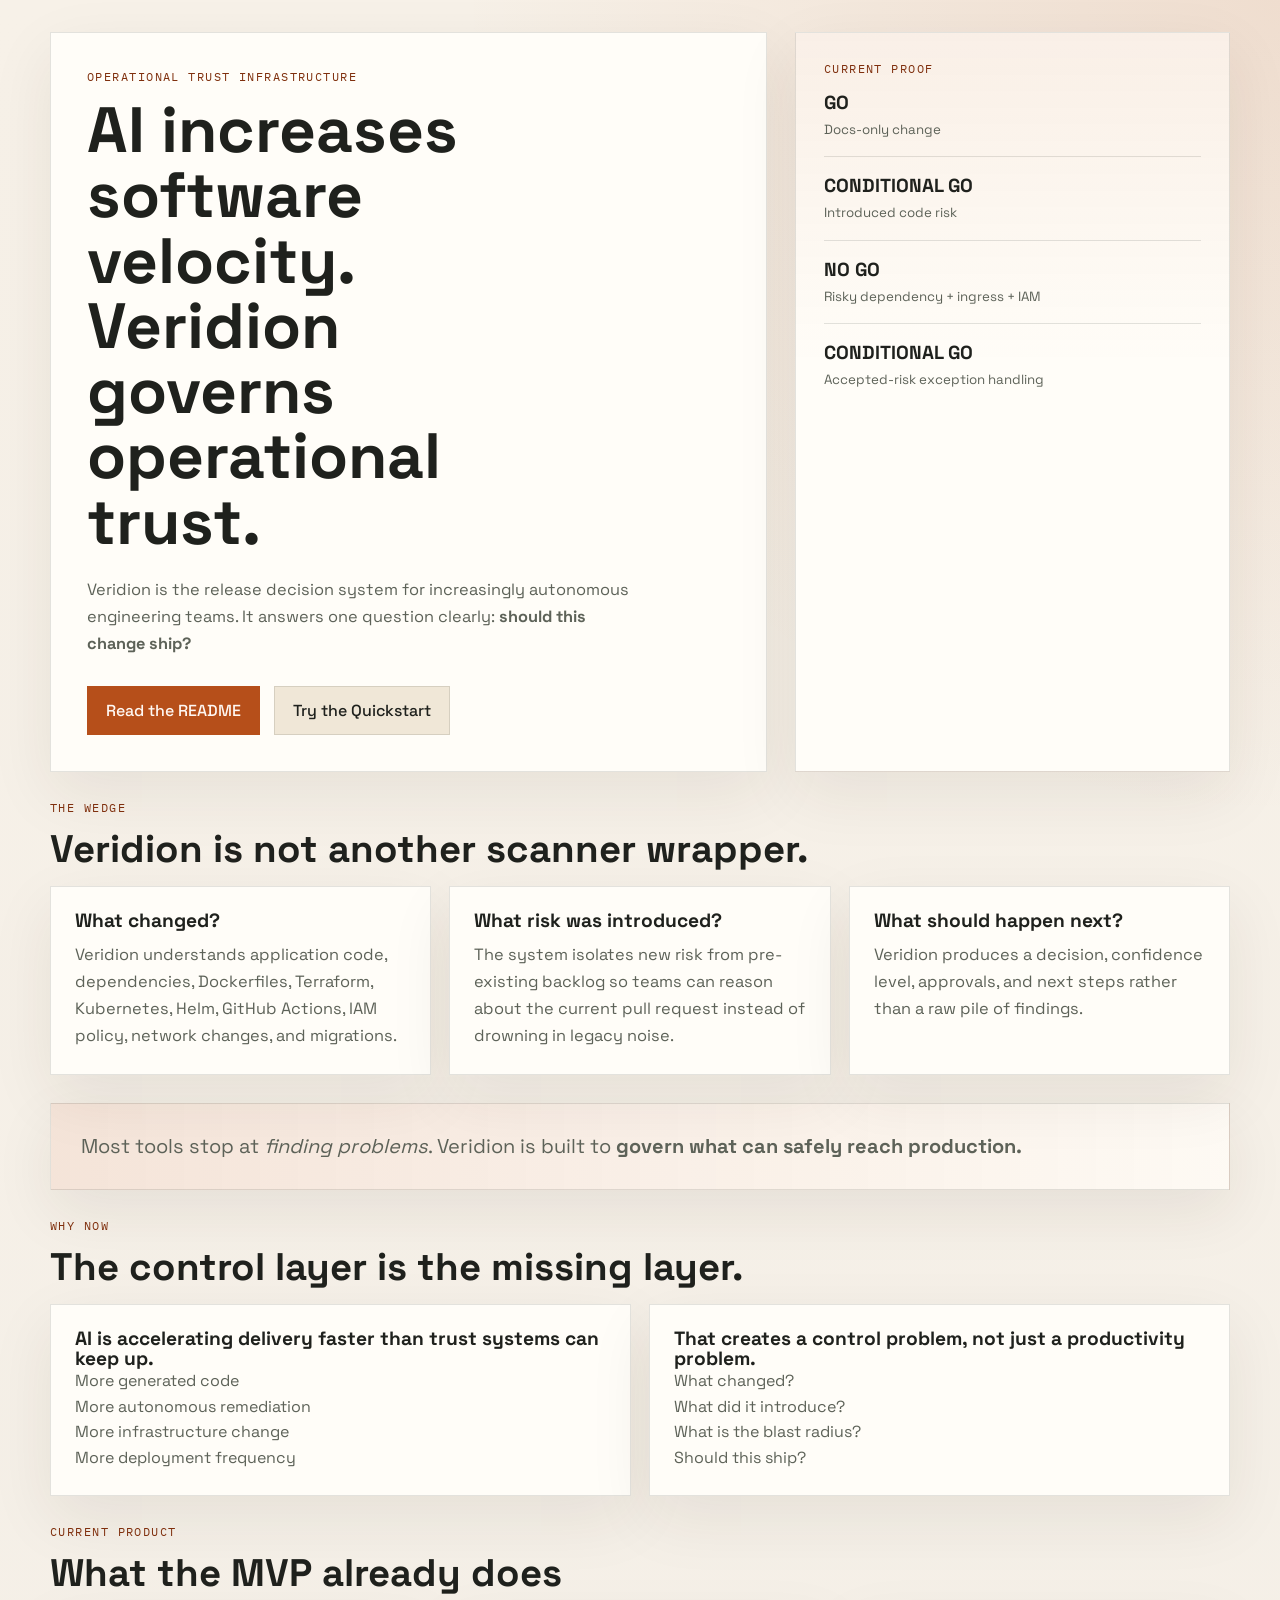
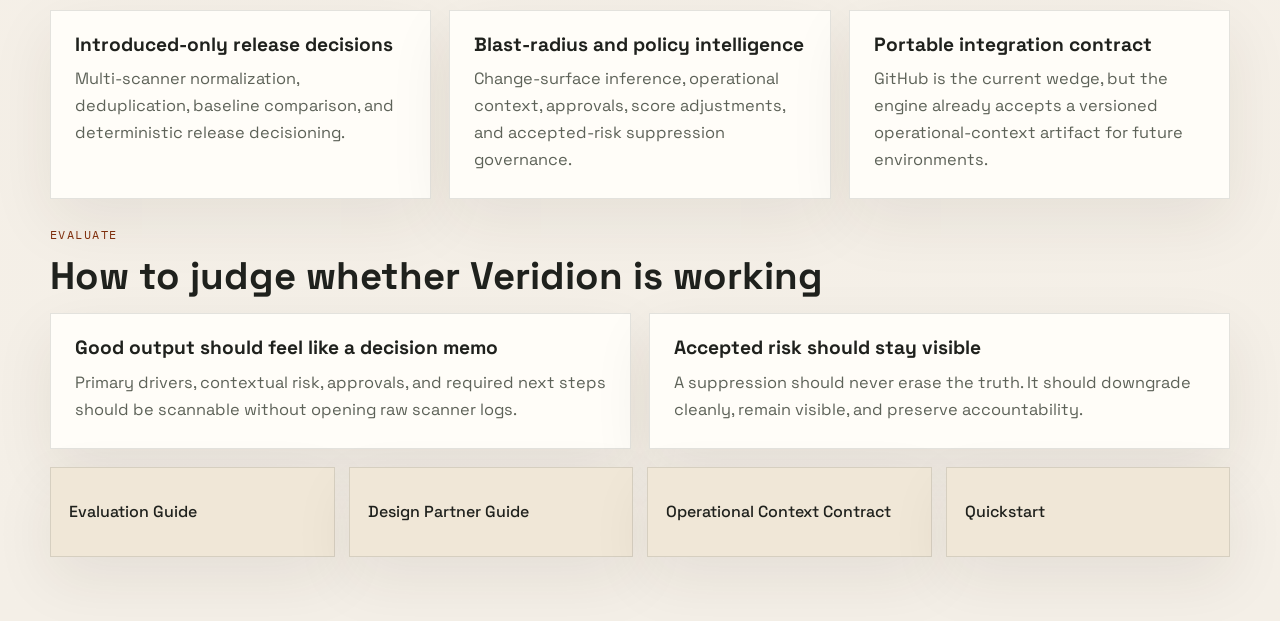
==== site/index.html @ b08b450b "docs: add landing surface and partner packet" ====
<!DOCTYPE html>
<html lang="en">
  <head>
    <meta charset="utf-8" />
    <meta name="viewport" content="width=device-width, initial-scale=1" />
    <title>Veridion | Operational Trust For Software Delivery</title>
    <meta
      name="description"
      content="Veridion is the operational trust layer for autonomous software delivery. It determines whether a change should safely ship."
    />
    <link rel="preconnect" href="https://fonts.googleapis.com" />
    <link rel="preconnect" href="https://fonts.gstatic.com" crossorigin />
    <link
      href="https://fonts.googleapis.com/css2?family=IBM+Plex+Mono:wght@400;500&family=Space+Grotesk:wght@400;500;700&display=swap"
      rel="stylesheet"
    />
    <link rel="stylesheet" href="styles.css" />
  </head>
  <body>
    <div class="page-shell">
      <header class="hero">
        <div class="hero-copy">
          <p class="eyebrow">Operational Trust Infrastructure</p>
          <h1>AI increases software velocity. Veridion governs operational trust.</h1>
          <p class="hero-text">
            Veridion is the release decision system for increasingly autonomous engineering teams.
            It answers one question clearly: <strong>should this change ship?</strong>
          </p>
          <div class="hero-actions">
            <a href="../README.md" class="button button-primary">Read the README</a>
            <a href="../docs/QUICKSTART.md" class="button button-secondary">Try the Quickstart</a>
          </div>
        </div>
        <div class="hero-panel">
          <p class="panel-label">Current proof</p>
          <ul class="panel-list">
            <li><span>GO</span><small>Docs-only change</small></li>
            <li><span>CONDITIONAL GO</span><small>Introduced code risk</small></li>
            <li><span>NO GO</span><small>Risky dependency + ingress + IAM</small></li>
            <li><span>CONDITIONAL GO</span><small>Accepted-risk exception handling</small></li>
          </ul>
        </div>
      </header>

      <main>
        <section class="section">
          <div class="section-heading">
            <p class="eyebrow">The wedge</p>
            <h2>Veridion is not another scanner wrapper.</h2>
          </div>
          <div class="grid three-up">
            <article class="card">
              <h3>What changed?</h3>
              <p>
                Veridion understands application code, dependencies, Dockerfiles, Terraform,
                Kubernetes, Helm, GitHub Actions, IAM policy, network changes, and migrations.
              </p>
            </article>
            <article class="card">
              <h3>What risk was introduced?</h3>
              <p>
                The system isolates new risk from pre-existing backlog so teams can reason about
                the current pull request instead of drowning in legacy noise.
              </p>
            </article>
            <article class="card">
              <h3>What should happen next?</h3>
              <p>
                Veridion produces a decision, confidence level, approvals, and next steps rather
                than a raw pile of findings.
              </p>
            </article>
          </div>
        </section>

        <section class="section statement-band">
          <p>
            Most tools stop at <em>finding problems</em>. Veridion is built to
            <strong>govern what can safely reach production.</strong>
          </p>
        </section>

        <section class="section">
          <div class="section-heading">
            <p class="eyebrow">Why now</p>
            <h2>The control layer is the missing layer.</h2>
          </div>
          <div class="grid two-up">
            <article class="card">
              <h3>AI is accelerating delivery faster than trust systems can keep up.</h3>
              <ul class="plain-list">
                <li>More generated code</li>
                <li>More autonomous remediation</li>
                <li>More infrastructure change</li>
                <li>More deployment frequency</li>
              </ul>
            </article>
            <article class="card">
              <h3>That creates a control problem, not just a productivity problem.</h3>
              <ul class="plain-list">
                <li>What changed?</li>
                <li>What did it introduce?</li>
                <li>What is the blast radius?</li>
                <li>Should this ship?</li>
              </ul>
            </article>
          </div>
        </section>

        <section class="section">
          <div class="section-heading">
            <p class="eyebrow">Current product</p>
            <h2>What the MVP already does</h2>
          </div>
          <div class="grid three-up">
            <article class="card">
              <h3>Introduced-only release decisions</h3>
              <p>
                Multi-scanner normalization, deduplication, baseline comparison, and deterministic
                release decisioning.
              </p>
            </article>
            <article class="card">
              <h3>Blast-radius and policy intelligence</h3>
              <p>
                Change-surface inference, operational context, approvals, score adjustments, and
                accepted-risk suppression governance.
              </p>
            </article>
            <article class="card">
              <h3>Portable integration contract</h3>
              <p>
                GitHub is the current wedge, but the engine already accepts a versioned
                operational-context artifact for future environments.
              </p>
            </article>
          </div>
        </section>

        <section class="section">
          <div class="section-heading">
            <p class="eyebrow">Evaluate</p>
            <h2>How to judge whether Veridion is working</h2>
          </div>
          <div class="grid two-up">
            <article class="card">
              <h3>Good output should feel like a decision memo</h3>
              <p>
                Primary drivers, contextual risk, approvals, and required next steps should be
                scannable without opening raw scanner logs.
              </p>
            </article>
            <article class="card">
              <h3>Accepted risk should stay visible</h3>
              <p>
                A suppression should never erase the truth. It should downgrade cleanly, remain
                visible, and preserve accountability.
              </p>
            </article>
          </div>
          <div class="link-grid">
            <a href="../docs/EVALUATION_GUIDE.md" class="link-card">Evaluation Guide</a>
            <a href="../docs/DESIGN_PARTNER.md" class="link-card">Design Partner Guide</a>
            <a href="../docs/OPERATIONAL_CONTEXT.md" class="link-card">Operational Context Contract</a>
            <a href="../docs/QUICKSTART.md" class="link-card">Quickstart</a>
          </div>
        </section>
      </main>
    </div>
  </body>
</html>
---- site/styles.css ----
:root {
  --page: #f4efe7;
  --surface: #fffdf8;
  --surface-strong: #f0e7d7;
  --ink: #1f211d;
  --muted: #5d6258;
  --line: rgba(31, 33, 29, 0.12);
  --accent: #b64f1a;
  --accent-deep: #7f2f0d;
  --accent-soft: #f3d3bf;
  --shadow: 0 22px 60px rgba(54, 39, 28, 0.08);
}

* {
  box-sizing: border-box;
}

body {
  margin: 0;
  background:
    radial-gradient(circle at top right, rgba(182, 79, 26, 0.12), transparent 32%),
    linear-gradient(180deg, #f7f1e8 0%, var(--page) 100%);
  color: var(--ink);
  font-family: "Space Grotesk", sans-serif;
}

a {
  color: inherit;
  text-decoration: none;
}

.page-shell {
  width: min(1180px, calc(100% - 32px));
  margin: 0 auto;
  padding: 32px 0 64px;
}

.hero {
  display: grid;
  grid-template-columns: minmax(0, 1.4fr) minmax(280px, 0.85fr);
  gap: 28px;
  align-items: stretch;
}

.hero-copy,
.hero-panel,
.card,
.statement-band,
.link-card {
  border: 1px solid var(--line);
  background: var(--surface);
  box-shadow: var(--shadow);
}

.hero-copy {
  padding: 36px;
}

.hero-panel {
  padding: 28px;
  background:
    linear-gradient(180deg, rgba(182, 79, 26, 0.08), transparent 45%),
    var(--surface);
}

.eyebrow,
.panel-label {
  margin: 0 0 14px;
  color: var(--accent-deep);
  font-family: "IBM Plex Mono", monospace;
  font-size: 12px;
  letter-spacing: 0.12em;
  text-transform: uppercase;
}

h1,
h2,
h3 {
  margin: 0;
  font-weight: 700;
  line-height: 1.02;
}

h1 {
  max-width: 12ch;
  font-size: clamp(2.8rem, 5vw, 5.3rem);
}

h2 {
  font-size: clamp(2rem, 3vw, 3rem);
}

h3 {
  font-size: 1.2rem;
}

.hero-text,
.card p,
.statement-band p {
  color: var(--muted);
  line-height: 1.65;
  font-size: 1.02rem;
}

.hero-text {
  max-width: 56ch;
  margin: 22px 0 0;
}

.hero-actions {
  display: flex;
  flex-wrap: wrap;
  gap: 14px;
  margin-top: 28px;
}

.button {
  padding: 13px 18px;
  font-weight: 500;
  border: 1px solid var(--line);
}

.button-primary {
  background: var(--accent);
  border-color: var(--accent);
  color: #fff8f3;
}

.button-secondary {
  background: var(--surface-strong);
}

.panel-list,
.plain-list {
  list-style: none;
  padding: 0;
  margin: 0;
}

.panel-list li {
  display: grid;
  gap: 4px;
  padding: 16px 0;
  border-top: 1px solid var(--line);
}

.panel-list li:first-child {
  border-top: 0;
  padding-top: 0;
}

.panel-list span {
  color: var(--ink);
  font-size: 1.18rem;
  font-weight: 700;
}

.panel-list small,
.plain-list li {
  color: var(--muted);
  line-height: 1.6;
}

.section {
  margin-top: 28px;
}

.section-heading {
  margin-bottom: 18px;
}

.grid {
  display: grid;
  gap: 18px;
}

.three-up {
  grid-template-columns: repeat(3, minmax(0, 1fr));
}

.two-up {
  grid-template-columns: repeat(2, minmax(0, 1fr));
}

.card {
  padding: 24px;
}

.card p {
  margin: 12px 0 0;
}

.statement-band {
  padding: 26px 30px;
  background:
    linear-gradient(90deg, rgba(182, 79, 26, 0.14), rgba(182, 79, 26, 0.02)),
    var(--surface);
}

.statement-band p {
  margin: 0;
  font-size: 1.25rem;
}

.link-grid {
  display: grid;
  grid-template-columns: repeat(4, minmax(0, 1fr));
  gap: 14px;
  margin-top: 18px;
}

.link-card {
  display: flex;
  align-items: center;
  min-height: 90px;
  padding: 18px;
  font-weight: 500;
  background: var(--surface-strong);
}

@media (max-width: 920px) {
  .hero,
  .three-up,
  .two-up,
  .link-grid {
    grid-template-columns: 1fr;
  }

  .page-shell {
    width: min(100% - 20px, 1180px);
  }

  .hero-copy,
  .hero-panel,
  .card,
  .statement-band,
  .link-card {
    padding-left: 20px;
    padding-right: 20px;
  }
}
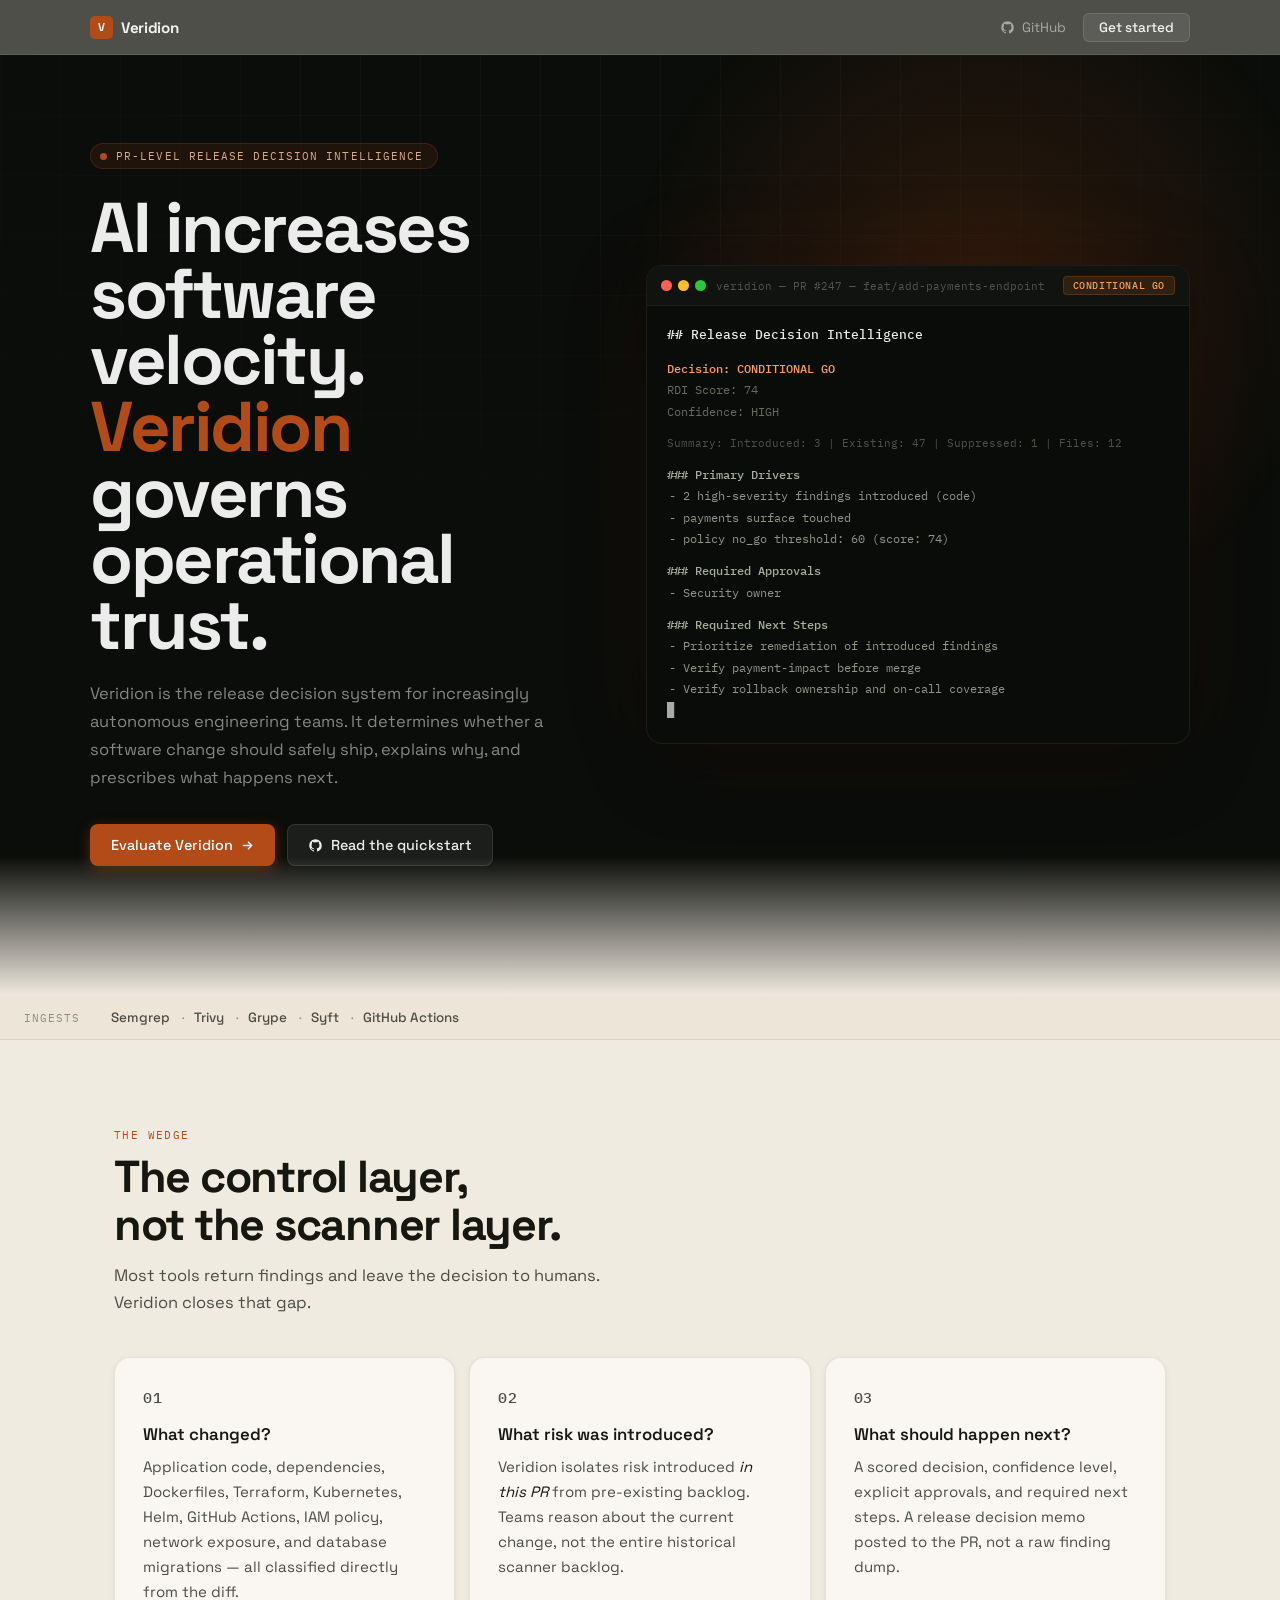
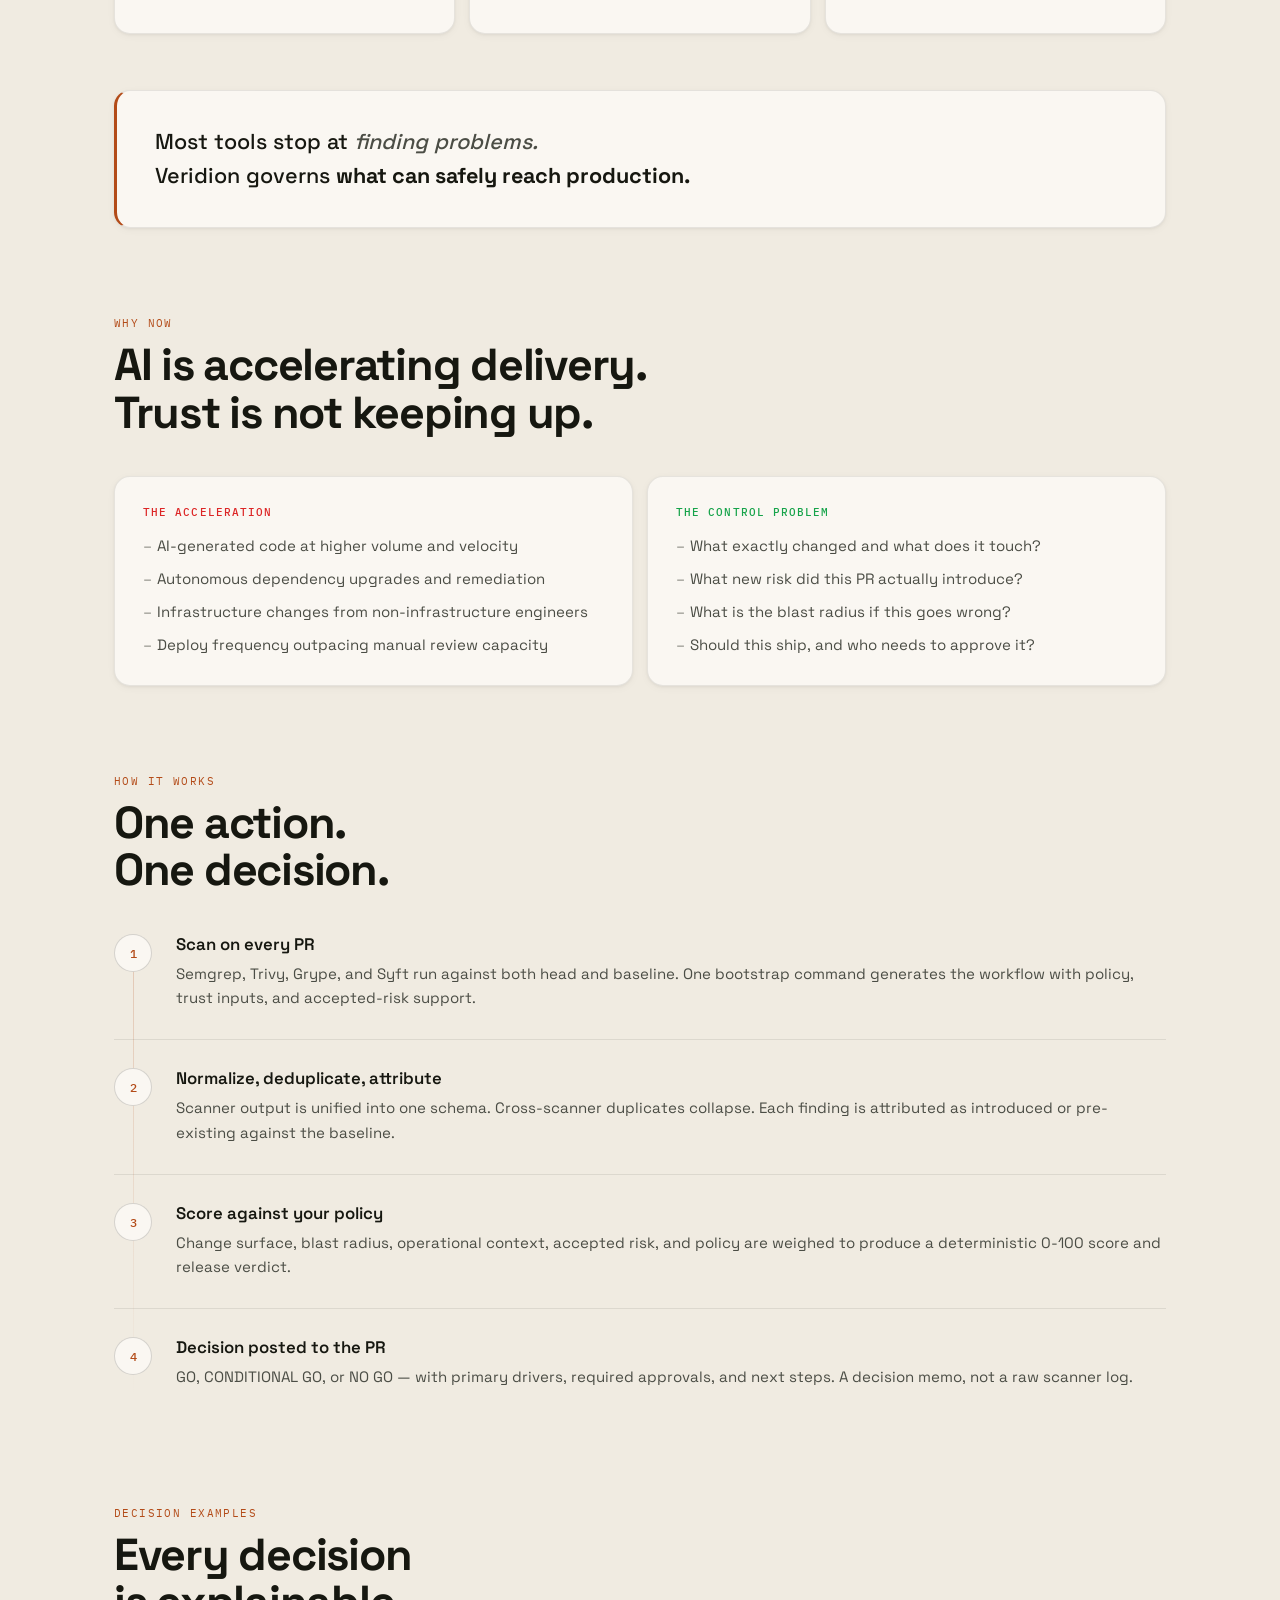
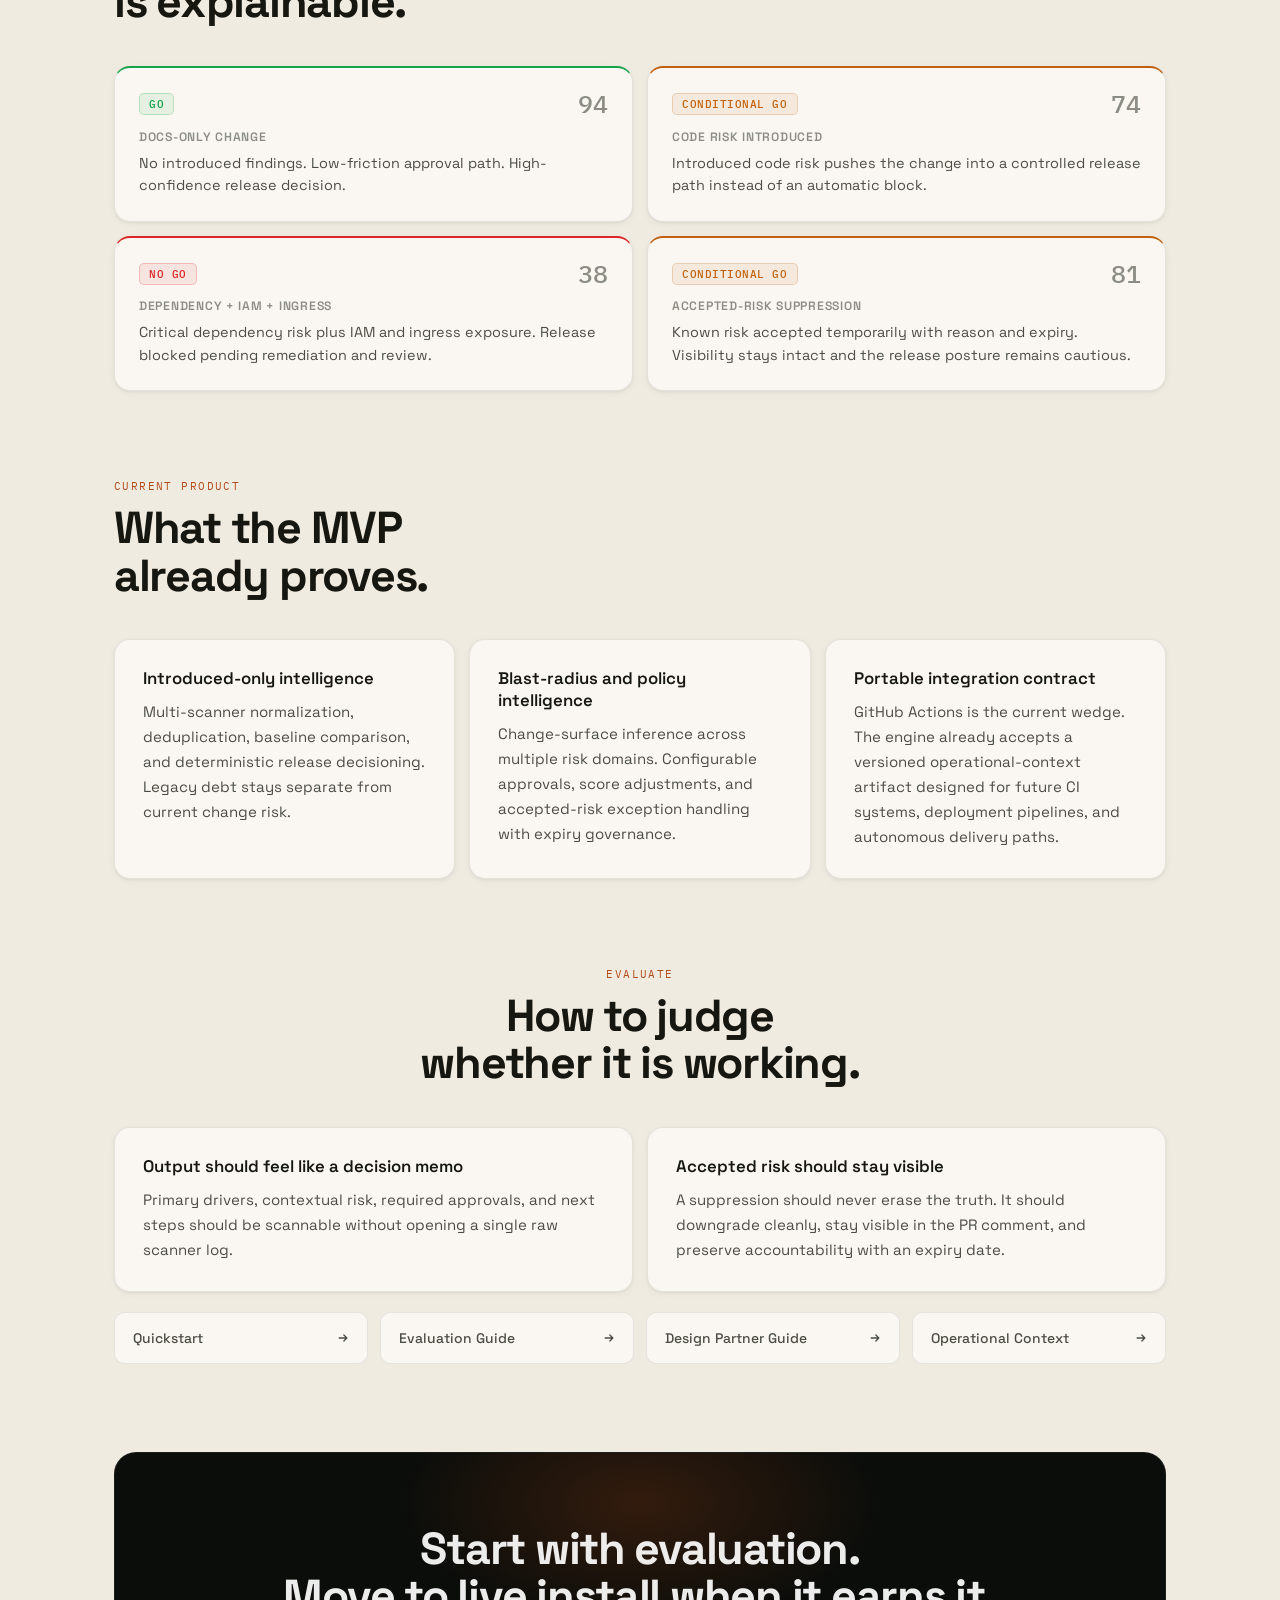
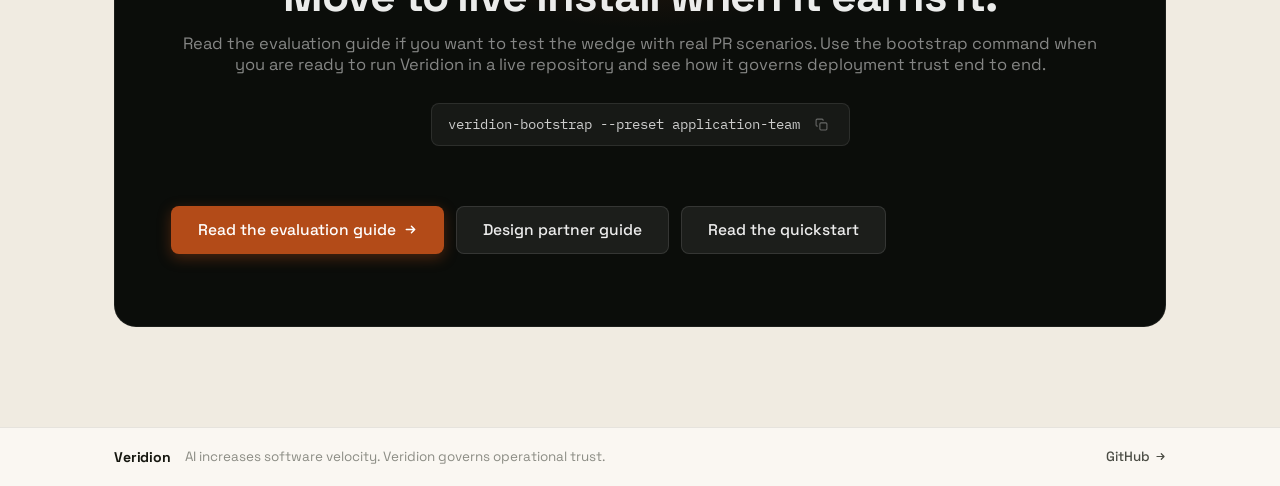
==== commit 1397eecc: "docs: professionalize public repo surface" ====
--- a/site/index.html
+++ b/site/index.html
@@ -1,171 +1,422 @@
 <!DOCTYPE html>
 <html lang="en">
-  <head>
-    <meta charset="utf-8" />
-    <meta name="viewport" content="width=device-width, initial-scale=1" />
-    <title>Veridion | Operational Trust For Software Delivery</title>
-    <meta
-      name="description"
-      content="Veridion is the operational trust layer for autonomous software delivery. It determines whether a change should safely ship."
-    />
-    <link rel="preconnect" href="https://fonts.googleapis.com" />
-    <link rel="preconnect" href="https://fonts.gstatic.com" crossorigin />
-    <link
-      href="https://fonts.googleapis.com/css2?family=IBM+Plex+Mono:wght@400;500&family=Space+Grotesk:wght@400;500;700&display=swap"
-      rel="stylesheet"
-    />
-    <link rel="stylesheet" href="styles.css" />
-  </head>
-  <body>
-    <div class="page-shell">
-      <header class="hero">
-        <div class="hero-copy">
-          <p class="eyebrow">Operational Trust Infrastructure</p>
-          <h1>AI increases software velocity. Veridion governs operational trust.</h1>
-          <p class="hero-text">
-            Veridion is the release decision system for increasingly autonomous engineering teams.
-            It answers one question clearly: <strong>should this change ship?</strong>
-          </p>
-          <div class="hero-actions">
-            <a href="../README.md" class="button button-primary">Read the README</a>
-            <a href="../docs/QUICKSTART.md" class="button button-secondary">Try the Quickstart</a>
-          </div>
-        </div>
-        <div class="hero-panel">
-          <p class="panel-label">Current proof</p>
-          <ul class="panel-list">
-            <li><span>GO</span><small>Docs-only change</small></li>
-            <li><span>CONDITIONAL GO</span><small>Introduced code risk</small></li>
-            <li><span>NO GO</span><small>Risky dependency + ingress + IAM</small></li>
-            <li><span>CONDITIONAL GO</span><small>Accepted-risk exception handling</small></li>
-          </ul>
-        </div>
-      </header>
-
-      <main>
-        <section class="section">
-          <div class="section-heading">
-            <p class="eyebrow">The wedge</p>
-            <h2>Veridion is not another scanner wrapper.</h2>
-          </div>
-          <div class="grid three-up">
-            <article class="card">
-              <h3>What changed?</h3>
-              <p>
-                Veridion understands application code, dependencies, Dockerfiles, Terraform,
-                Kubernetes, Helm, GitHub Actions, IAM policy, network changes, and migrations.
-              </p>
-            </article>
-            <article class="card">
-              <h3>What risk was introduced?</h3>
-              <p>
-                The system isolates new risk from pre-existing backlog so teams can reason about
-                the current pull request instead of drowning in legacy noise.
-              </p>
-            </article>
-            <article class="card">
-              <h3>What should happen next?</h3>
-              <p>
-                Veridion produces a decision, confidence level, approvals, and next steps rather
-                than a raw pile of findings.
-              </p>
-            </article>
-          </div>
-        </section>
-
-        <section class="section statement-band">
-          <p>
-            Most tools stop at <em>finding problems</em>. Veridion is built to
-            <strong>govern what can safely reach production.</strong>
-          </p>
-        </section>
-
-        <section class="section">
-          <div class="section-heading">
-            <p class="eyebrow">Why now</p>
-            <h2>The control layer is the missing layer.</h2>
-          </div>
-          <div class="grid two-up">
-            <article class="card">
-              <h3>AI is accelerating delivery faster than trust systems can keep up.</h3>
-              <ul class="plain-list">
-                <li>More generated code</li>
-                <li>More autonomous remediation</li>
-                <li>More infrastructure change</li>
-                <li>More deployment frequency</li>
-              </ul>
-            </article>
-            <article class="card">
-              <h3>That creates a control problem, not just a productivity problem.</h3>
-              <ul class="plain-list">
-                <li>What changed?</li>
-                <li>What did it introduce?</li>
-                <li>What is the blast radius?</li>
-                <li>Should this ship?</li>
-              </ul>
-            </article>
-          </div>
-        </section>
-
-        <section class="section">
-          <div class="section-heading">
-            <p class="eyebrow">Current product</p>
-            <h2>What the MVP already does</h2>
-          </div>
-          <div class="grid three-up">
-            <article class="card">
-              <h3>Introduced-only release decisions</h3>
-              <p>
-                Multi-scanner normalization, deduplication, baseline comparison, and deterministic
-                release decisioning.
-              </p>
-            </article>
-            <article class="card">
-              <h3>Blast-radius and policy intelligence</h3>
-              <p>
-                Change-surface inference, operational context, approvals, score adjustments, and
-                accepted-risk suppression governance.
-              </p>
-            </article>
-            <article class="card">
-              <h3>Portable integration contract</h3>
-              <p>
-                GitHub is the current wedge, but the engine already accepts a versioned
-                operational-context artifact for future environments.
-              </p>
-            </article>
-          </div>
-        </section>
-
-        <section class="section">
-          <div class="section-heading">
-            <p class="eyebrow">Evaluate</p>
-            <h2>How to judge whether Veridion is working</h2>
-          </div>
-          <div class="grid two-up">
-            <article class="card">
-              <h3>Good output should feel like a decision memo</h3>
-              <p>
-                Primary drivers, contextual risk, approvals, and required next steps should be
-                scannable without opening raw scanner logs.
-              </p>
-            </article>
-            <article class="card">
-              <h3>Accepted risk should stay visible</h3>
-              <p>
-                A suppression should never erase the truth. It should downgrade cleanly, remain
-                visible, and preserve accountability.
-              </p>
-            </article>
-          </div>
-          <div class="link-grid">
-            <a href="../docs/EVALUATION_GUIDE.md" class="link-card">Evaluation Guide</a>
-            <a href="../docs/DESIGN_PARTNER.md" class="link-card">Design Partner Guide</a>
-            <a href="../docs/OPERATIONAL_CONTEXT.md" class="link-card">Operational Context Contract</a>
-            <a href="../docs/QUICKSTART.md" class="link-card">Quickstart</a>
-          </div>
-        </section>
-      </main>
-    </div>
-  </body>
+<head>
+  <meta charset="utf-8" />
+  <meta name="viewport" content="width=device-width, initial-scale=1" />
+  <title>Veridion | The Operational Trust Layer For Software Delivery</title>
+  <meta name="description" content="Veridion is the operational trust layer for autonomous software delivery. It determines whether a software change should safely ship." />
+  <meta property="og:title" content="Veridion | The Operational Trust Layer For Software Delivery" />
+  <meta property="og:description" content="AI increases software velocity. Veridion governs operational trust." />
+  <meta property="og:type" content="website" />
+  <link rel="preconnect" href="https://fonts.googleapis.com" />
+  <link rel="preconnect" href="https://fonts.gstatic.com" crossorigin />
+  <link href="https://fonts.googleapis.com/css2?family=IBM+Plex+Mono:wght@400;500&family=Space+Grotesk:wght@300;400;500;600;700&display=swap" rel="stylesheet" />
+  <link rel="stylesheet" href="styles.css" />
+</head>
+<body>
+
+<!-- NAV -->
+<nav class="nav" id="nav">
+  <div class="nav-inner">
+    <a href="/" class="nav-brand">
+      <span class="nav-logo" aria-hidden="true">V</span>
+      Veridion
+    </a>
+    <div class="nav-right">
+      <a href="https://github.com/veridionhq/veridion" class="nav-link" target="_blank" rel="noopener noreferrer">
+        <svg width="15" height="15" viewBox="0 0 24 24" fill="currentColor" aria-hidden="true"><path d="M12 2C6.477 2 2 6.484 2 12.017c0 4.425 2.865 8.18 6.839 9.504.5.092.682-.217.682-.483 0-.237-.008-.868-.013-1.703-2.782.605-3.369-1.343-3.369-1.343-.454-1.158-1.11-1.466-1.11-1.466-.908-.62.069-.608.069-.608 1.003.07 1.531 1.032 1.531 1.032.892 1.53 2.341 1.088 2.91.832.092-.647.35-1.088.636-1.338-2.22-.253-4.555-1.113-4.555-4.951 0-1.093.39-1.988 1.029-2.688-.103-.253-.446-1.272.098-2.65 0 0 .84-.27 2.75 1.026A9.564 9.564 0 0112 6.844c.85.004 1.705.115 2.504.337 1.909-1.296 2.747-1.027 2.747-1.027.546 1.379.202 2.398.1 2.651.64.7 1.028 1.595 1.028 2.688 0 3.848-2.339 4.695-4.566 4.943.359.309.678.92.678 1.855 0 1.338-.012 2.419-.012 2.747 0 .268.18.58.688.482A10.019 10.019 0 0022 12.017C22 6.484 17.522 2 12 2z"/></svg>
+        GitHub
+      </a>
+      <a href="/docs/quickstart" class="nav-cta">Get started</a>
+    </div>
+  </div>
+</nav>
+
+<!-- HERO -->
+<section class="hero">
+  <div class="hero-glow" aria-hidden="true"></div>
+  <div class="hero-grid-overlay" aria-hidden="true"></div>
+  <div class="hero-inner">
+    <div class="hero-copy">
+      <div class="hero-badge">
+        <span class="badge-dot" aria-hidden="true"></span>
+        PR-Level Release Decision Intelligence
+      </div>
+      <h1>AI increases software velocity.<br><em>Veridion</em> governs operational trust.</h1>
+      <p class="hero-sub">
+        Veridion is the release decision system for increasingly autonomous engineering teams.
+        It determines whether a software change should safely ship, explains why, and prescribes what happens next.
+      </p>
+      <div class="hero-actions">
+        <a href="/docs/evaluation" class="btn btn--primary">
+          Evaluate Veridion
+          <svg width="13" height="13" viewBox="0 0 14 14" fill="none" aria-hidden="true"><path d="M2.5 7h9M8 3.5 11.5 7 8 10.5" stroke="currentColor" stroke-width="1.6" stroke-linecap="round" stroke-linejoin="round"/></svg>
+        </a>
+        <a href="/docs/quickstart" class="btn btn--ghost">
+          <svg width="15" height="15" viewBox="0 0 24 24" fill="currentColor" aria-hidden="true"><path d="M12 2C6.477 2 2 6.484 2 12.017c0 4.425 2.865 8.18 6.839 9.504.5.092.682-.217.682-.483 0-.237-.008-.868-.013-1.703-2.782.605-3.369-1.343-3.369-1.343-.454-1.158-1.11-1.466-1.11-1.466-.908-.62.069-.608.069-.608 1.003.07 1.531 1.032 1.531 1.032.892 1.53 2.341 1.088 2.91.832.092-.647.35-1.088.636-1.338-2.22-.253-4.555-1.113-4.555-4.951 0-1.093.39-1.988 1.029-2.688-.103-.253-.446-1.272.098-2.65 0 0 .84-.27 2.75 1.026A9.564 9.564 0 0112 6.844c.85.004 1.705.115 2.504.337 1.909-1.296 2.747-1.027 2.747-1.027.546 1.379.202 2.398.1 2.651.64.7 1.028 1.595 1.028 2.688 0 3.848-2.339 4.695-4.566 4.943.359.309.678.92.678 1.855 0 1.338-.012 2.419-.012 2.747 0 .268.18.58.688.482A10.019 10.019 0 0022 12.017C22 6.484 17.522 2 12 2z"/></svg>
+          Read the quickstart
+        </a>
+      </div>
+    </div>
+
+    <div class="hero-terminal" id="hero-terminal" aria-label="Example Veridion RDI output for a pull request">
+      <div class="terminal-bar">
+        <div class="terminal-dots" aria-hidden="true">
+          <span></span><span></span><span></span>
+        </div>
+        <span class="terminal-title">veridion &mdash; PR #247 &mdash; feat/add-payments-endpoint</span>
+        <span class="terminal-badge terminal-badge--conditional">CONDITIONAL GO</span>
+      </div>
+      <div class="terminal-body" id="terminal-body" aria-live="polite"></div>
+    </div>
+  </div>
+</section>
+
+<!-- SCANNER BAR -->
+<div class="scanner-bar" aria-label="Supported scanners">
+  <span class="scanner-label">Ingests</span>
+  <ul class="scanner-list" role="list">
+    <li>Semgrep</li>
+    <li>Trivy</li>
+    <li>Grype</li>
+    <li>Syft</li>
+    <li>GitHub Actions</li>
+  </ul>
+</div>
+
+<!-- MAIN CONTENT -->
+<main>
+
+  <!-- THE WEDGE -->
+  <section class="content-section reveal" aria-labelledby="wedge-heading">
+    <div class="section-meta">
+      <p class="eyebrow">The wedge</p>
+      <h2 id="wedge-heading">The control layer,<br>not the scanner layer.</h2>
+      <p class="section-intro">Most tools return findings and leave the decision to humans. Veridion closes that gap.</p>
+    </div>
+    <div class="cards-3">
+      <article class="card reveal-child">
+        <p class="card-num" aria-hidden="true">01</p>
+        <h3>What changed?</h3>
+        <p>Application code, dependencies, Dockerfiles, Terraform, Kubernetes, Helm, GitHub Actions, IAM policy, network exposure, and database migrations — all classified directly from the diff.</p>
+      </article>
+      <article class="card reveal-child">
+        <p class="card-num" aria-hidden="true">02</p>
+        <h3>What risk was introduced?</h3>
+        <p>Veridion isolates risk introduced <em>in this PR</em> from pre-existing backlog. Teams reason about the current change, not the entire historical scanner backlog.</p>
+      </article>
+      <article class="card reveal-child">
+        <p class="card-num" aria-hidden="true">03</p>
+        <h3>What should happen next?</h3>
+        <p>A scored decision, confidence level, explicit approvals, and required next steps. A release decision memo posted to the PR, not a raw finding dump.</p>
+      </article>
+    </div>
+  </section>
+
+  <!-- STATEMENT BAND -->
+  <div class="statement reveal">
+    <p>Most tools stop at <em>finding problems.</em><br>Veridion governs <strong>what can safely reach production.</strong></p>
+  </div>
+
+  <!-- WHY NOW -->
+  <section class="content-section reveal" aria-labelledby="why-heading">
+    <div class="section-meta">
+      <p class="eyebrow">Why now</p>
+      <h2 id="why-heading">AI is accelerating delivery.<br>Trust is not keeping up.</h2>
+    </div>
+    <div class="cards-2">
+      <article class="tension-card tension-card--accel reveal-child">
+        <p class="tension-label">The acceleration</p>
+        <ul role="list">
+          <li>AI-generated code at higher volume and velocity</li>
+          <li>Autonomous dependency upgrades and remediation</li>
+          <li>Infrastructure changes from non-infrastructure engineers</li>
+          <li>Deploy frequency outpacing manual review capacity</li>
+        </ul>
+      </article>
+      <article class="tension-card tension-card--control reveal-child">
+        <p class="tension-label">The control problem</p>
+        <ul role="list">
+          <li>What exactly changed and what does it touch?</li>
+          <li>What new risk did this PR actually introduce?</li>
+          <li>What is the blast radius if this goes wrong?</li>
+          <li>Should this ship, and who needs to approve it?</li>
+        </ul>
+      </article>
+    </div>
+  </section>
+
+  <!-- HOW IT WORKS -->
+  <section class="content-section reveal" aria-labelledby="how-heading">
+    <div class="section-meta">
+      <p class="eyebrow">How it works</p>
+      <h2 id="how-heading">One action.<br>One decision.</h2>
+    </div>
+    <ol class="steps" role="list">
+      <li class="step reveal-child">
+        <div class="step-num" aria-hidden="true">1</div>
+        <div class="step-body">
+          <h3>Scan on every PR</h3>
+          <p>Semgrep, Trivy, Grype, and Syft run against both head and baseline. One bootstrap command generates the workflow with policy, trust inputs, and accepted-risk support.</p>
+        </div>
+      </li>
+      <li class="step reveal-child">
+        <div class="step-num" aria-hidden="true">2</div>
+        <div class="step-body">
+          <h3>Normalize, deduplicate, attribute</h3>
+          <p>Scanner output is unified into one schema. Cross-scanner duplicates collapse. Each finding is attributed as introduced or pre-existing against the baseline.</p>
+        </div>
+      </li>
+      <li class="step reveal-child">
+        <div class="step-num" aria-hidden="true">3</div>
+        <div class="step-body">
+          <h3>Score against your policy</h3>
+          <p>Change surface, blast radius, operational context, accepted risk, and policy are weighed to produce a deterministic 0-100 score and release verdict.</p>
+        </div>
+      </li>
+      <li class="step reveal-child">
+        <div class="step-num" aria-hidden="true">4</div>
+        <div class="step-body">
+          <h3>Decision posted to the PR</h3>
+          <p>GO, CONDITIONAL GO, or NO GO — with primary drivers, required approvals, and next steps. A decision memo, not a raw scanner log.</p>
+        </div>
+      </li>
+    </ol>
+  </section>
+
+  <!-- DECISION EXAMPLES -->
+  <section class="content-section reveal" aria-labelledby="decisions-heading">
+    <div class="section-meta">
+      <p class="eyebrow">Decision examples</p>
+      <h2 id="decisions-heading">Every decision<br>is explainable.</h2>
+    </div>
+    <div class="decisions">
+      <article class="decision-card decision-card--go reveal-child">
+        <div class="decision-top">
+          <span class="decision-verdict decision-verdict--go">GO</span>
+          <span class="decision-score" aria-label="Score 94">94</span>
+        </div>
+        <p class="decision-scenario">Docs-only change</p>
+        <p class="decision-body">No introduced findings. Low-friction approval path. High-confidence release decision.</p>
+      </article>
+      <article class="decision-card decision-card--conditional reveal-child">
+        <div class="decision-top">
+          <span class="decision-verdict decision-verdict--conditional">CONDITIONAL GO</span>
+          <span class="decision-score" aria-label="Score 74">74</span>
+        </div>
+        <p class="decision-scenario">Code risk introduced</p>
+        <p class="decision-body">Introduced code risk pushes the change into a controlled release path instead of an automatic block.</p>
+      </article>
+      <article class="decision-card decision-card--nogo reveal-child">
+        <div class="decision-top">
+          <span class="decision-verdict decision-verdict--nogo">NO GO</span>
+          <span class="decision-score" aria-label="Score 38">38</span>
+        </div>
+        <p class="decision-scenario">Dependency + IAM + ingress</p>
+        <p class="decision-body">Critical dependency risk plus IAM and ingress exposure. Release blocked pending remediation and review.</p>
+      </article>
+      <article class="decision-card decision-card--conditional reveal-child">
+        <div class="decision-top">
+          <span class="decision-verdict decision-verdict--conditional">CONDITIONAL GO</span>
+          <span class="decision-score" aria-label="Score 81">81</span>
+        </div>
+        <p class="decision-scenario">Accepted-risk suppression</p>
+        <p class="decision-body">Known risk accepted temporarily with reason and expiry. Visibility stays intact and the release posture remains cautious.</p>
+      </article>
+    </div>
+  </section>
+
+  <!-- MVP FEATURES -->
+  <section class="content-section reveal" aria-labelledby="mvp-heading">
+    <div class="section-meta">
+      <p class="eyebrow">Current product</p>
+      <h2 id="mvp-heading">What the MVP<br>already proves.</h2>
+    </div>
+    <div class="cards-3">
+      <article class="card reveal-child">
+        <h3>Introduced-only intelligence</h3>
+        <p>Multi-scanner normalization, deduplication, baseline comparison, and deterministic release decisioning. Legacy debt stays separate from current change risk.</p>
+      </article>
+      <article class="card reveal-child">
+        <h3>Blast-radius and policy intelligence</h3>
+        <p>Change-surface inference across multiple risk domains. Configurable approvals, score adjustments, and accepted-risk exception handling with expiry governance.</p>
+      </article>
+      <article class="card reveal-child">
+        <h3>Portable integration contract</h3>
+        <p>GitHub Actions is the current wedge. The engine already accepts a versioned operational-context artifact designed for future CI systems, deployment pipelines, and autonomous delivery paths.</p>
+      </article>
+    </div>
+  </section>
+
+  <!-- EVALUATE -->
+  <section class="content-section reveal" aria-labelledby="eval-heading">
+    <div class="section-meta section-meta--centered">
+      <p class="eyebrow">Evaluate</p>
+      <h2 id="eval-heading">How to judge<br>whether it is working.</h2>
+    </div>
+    <div class="cards-2">
+      <article class="card reveal-child">
+        <h3>Output should feel like a decision memo</h3>
+        <p>Primary drivers, contextual risk, required approvals, and next steps should be scannable without opening a single raw scanner log.</p>
+      </article>
+      <article class="card reveal-child">
+        <h3>Accepted risk should stay visible</h3>
+        <p>A suppression should never erase the truth. It should downgrade cleanly, stay visible in the PR comment, and preserve accountability with an expiry date.</p>
+      </article>
+    </div>
+    <div class="doc-links reveal-child" role="list">
+      <a href="/docs/quickstart" class="doc-link" role="listitem">
+        Quickstart
+        <svg width="12" height="12" viewBox="0 0 14 14" fill="none" aria-hidden="true"><path d="M2.5 7h9M8 3.5 11.5 7 8 10.5" stroke="currentColor" stroke-width="1.5" stroke-linecap="round" stroke-linejoin="round"/></svg>
+      </a>
+      <a href="/docs/evaluation" class="doc-link" role="listitem">
+        Evaluation Guide
+        <svg width="12" height="12" viewBox="0 0 14 14" fill="none" aria-hidden="true"><path d="M2.5 7h9M8 3.5 11.5 7 8 10.5" stroke="currentColor" stroke-width="1.5" stroke-linecap="round" stroke-linejoin="round"/></svg>
+      </a>
+      <a href="/docs/design-partner" class="doc-link" role="listitem">
+        Design Partner Guide
+        <svg width="12" height="12" viewBox="0 0 14 14" fill="none" aria-hidden="true"><path d="M2.5 7h9M8 3.5 11.5 7 8 10.5" stroke="currentColor" stroke-width="1.5" stroke-linecap="round" stroke-linejoin="round"/></svg>
+      </a>
+      <a href="/docs/operational-context" class="doc-link" role="listitem">
+        Operational Context
+        <svg width="12" height="12" viewBox="0 0 14 14" fill="none" aria-hidden="true"><path d="M2.5 7h9M8 3.5 11.5 7 8 10.5" stroke="currentColor" stroke-width="1.5" stroke-linecap="round" stroke-linejoin="round"/></svg>
+      </a>
+    </div>
+  </section>
+
+  <!-- CTA -->
+  <section class="cta-section reveal" id="quickstart" aria-labelledby="cta-heading">
+    <div class="cta-inner">
+      <div class="cta-glow" aria-hidden="true"></div>
+      <h2 id="cta-heading">Start with evaluation.<br>Move to live install when it earns it.</h2>
+      <p>Read the evaluation guide if you want to test the wedge with real PR scenarios. Use the bootstrap command when you are ready to run Veridion in a live repository and see how it governs deployment trust end to end.</p>
+      <div class="cta-code" role="group" aria-label="Bootstrap command">
+        <code id="cta-code-text">veridion-bootstrap --preset application-team</code>
+        <button class="copy-btn" id="copy-btn" aria-label="Copy command to clipboard" title="Copy">
+          <svg class="icon-copy" width="13" height="13" viewBox="0 0 24 24" fill="none" stroke="currentColor" stroke-width="2" aria-hidden="true"><rect x="9" y="9" width="13" height="13" rx="2"/><path d="M5 15H4a2 2 0 01-2-2V4a2 2 0 012-2h9a2 2 0 012 2v1"/></svg>
+          <svg class="icon-check" width="13" height="13" viewBox="0 0 24 24" fill="none" stroke="currentColor" stroke-width="2.5" aria-hidden="true"><path d="M20 6L9 17l-5-5" stroke-linecap="round" stroke-linejoin="round"/></svg>
+        </button>
+      </div>
+      <div class="hero-actions">
+        <a href="/docs/evaluation" class="btn btn--primary btn--large">
+          Read the evaluation guide
+          <svg width="13" height="13" viewBox="0 0 14 14" fill="none" aria-hidden="true"><path d="M2.5 7h9M8 3.5 11.5 7 8 10.5" stroke="currentColor" stroke-width="1.6" stroke-linecap="round" stroke-linejoin="round"/></svg>
+        </a>
+        <a href="/docs/design-partner" class="btn btn--ghost btn--large">
+          Design partner guide
+        </a>
+        <a href="/docs/quickstart" class="btn btn--ghost btn--large">
+          Read the quickstart
+        </a>
+      </div>
+    </div>
+  </section>
+
+</main>
+
+<!-- FOOTER -->
+<footer class="footer">
+  <div class="footer-inner">
+    <span class="footer-brand">Veridion</span>
+    <span class="footer-tagline">AI increases software velocity. Veridion governs operational trust.</span>
+    <a href="https://github.com/veridionhq/veridion" class="footer-gh" target="_blank" rel="noopener noreferrer">
+      GitHub
+      <svg width="11" height="11" viewBox="0 0 14 14" fill="none" aria-hidden="true"><path d="M2.5 7h9M8 3.5 11.5 7 8 10.5" stroke="currentColor" stroke-width="1.5" stroke-linecap="round" stroke-linejoin="round"/></svg>
+    </a>
+  </div>
+</footer>
+
+<script>
+(function () {
+  'use strict';
+
+  // ── Terminal animation ──────────────────────────────────────────
+  var LINES = [
+    { t: '## Release Decision Intelligence', c: 'h2' },
+    { t: '', c: 'blank' },
+    { t: 'Decision:   CONDITIONAL GO', c: 'decision-cond' },
+    { t: 'RDI Score:  74', c: 'kv' },
+    { t: 'Confidence: HIGH', c: 'kv' },
+    { t: '', c: 'blank' },
+    { t: 'Summary: Introduced: 3 | Existing: 47 | Suppressed: 1 | Files: 12', c: 'summary' },
+    { t: '', c: 'blank' },
+    { t: '### Primary Drivers', c: 'h3' },
+    { t: '- 2 high-severity findings introduced (code)', c: 'li' },
+    { t: '- payments surface touched', c: 'li' },
+    { t: '- policy no_go threshold: 60 (score: 74)', c: 'li' },
+    { t: '', c: 'blank' },
+    { t: '### Required Approvals', c: 'h3' },
+    { t: '- Security owner', c: 'li' },
+    { t: '', c: 'blank' },
+    { t: '### Required Next Steps', c: 'h3' },
+    { t: '- Prioritize remediation of introduced findings', c: 'li' },
+    { t: '- Verify payment-impact before merge', c: 'li' },
+    { t: '- Verify rollback ownership and on-call coverage', c: 'li' },
+  ];
+
+  var terminalBody = document.getElementById('terminal-body');
+  var terminalStarted = false;
+
+  function renderTerminal() {
+    if (terminalStarted) return;
+    terminalStarted = true;
+    terminalBody.innerHTML = '';
+
+    LINES.forEach(function (line, i) {
+      var el = document.createElement('div');
+      el.className = 'tl tl--' + line.c;
+      el.textContent = line.t || '\u00a0';
+      el.style.animationDelay = (i * 65) + 'ms';
+      terminalBody.appendChild(el);
+    });
+
+    var cursor = document.createElement('span');
+    cursor.className = 'terminal-cursor';
+    cursor.setAttribute('aria-hidden', 'true');
+    cursor.textContent = '\u2588';
+    terminalBody.appendChild(cursor);
+  }
+
+  var tObs = new IntersectionObserver(function (entries) {
+    if (entries[0].isIntersecting) {
+      setTimeout(renderTerminal, 200);
+      tObs.disconnect();
+    }
+  }, { threshold: 0.15 });
+  tObs.observe(document.getElementById('hero-terminal'));
+
+  // ── Scroll reveal ───────────────────────────────────────────────
+  var revealObs = new IntersectionObserver(function (entries) {
+    entries.forEach(function (entry) {
+      if (!entry.isIntersecting) return;
+      entry.target.classList.add('is-revealed');
+      var children = entry.target.querySelectorAll('.reveal-child');
+      children.forEach(function (child, i) {
+        setTimeout(function () { child.classList.add('is-revealed'); }, i * 90);
+      });
+    });
+  }, { threshold: 0.07, rootMargin: '0px 0px -28px 0px' });
+
+  document.querySelectorAll('.reveal').forEach(function (el) {
+    revealObs.observe(el);
+  });
+
+  // ── Nav scroll shadow ───────────────────────────────────────────
+  var nav = document.getElementById('nav');
+  window.addEventListener('scroll', function () {
+    nav.classList.toggle('nav--scrolled', window.scrollY > 60);
+  }, { passive: true });
+
+  // ── Copy button ─────────────────────────────────────────────────
+  var copyBtn = document.getElementById('copy-btn');
+  var codeText = document.getElementById('cta-code-text');
+  copyBtn.addEventListener('click', function () {
+    navigator.clipboard.writeText(codeText.textContent.trim()).then(function () {
+      copyBtn.classList.add('copied');
+      setTimeout(function () { copyBtn.classList.remove('copied'); }, 2200);
+    });
+  });
+}());
+</script>
+</body>
 </html>
--- a/site/styles.css
+++ b/site/styles.css
@@ -1,241 +1,917 @@
+/* ═══════════════════════════════════════════════════════════════
+   TOKENS
+   ═══════════════════════════════════════════════════════════════ */
 :root {
-  --page: #f4efe7;
-  --surface: #fffdf8;
-  --surface-strong: #f0e7d7;
-  --ink: #1f211d;
-  --muted: #5d6258;
-  --line: rgba(31, 33, 29, 0.12);
-  --accent: #b64f1a;
-  --accent-deep: #7f2f0d;
-  --accent-soft: #f3d3bf;
-  --shadow: 0 22px 60px rgba(54, 39, 28, 0.08);
-}
-
-* {
-  box-sizing: border-box;
-}
-
+  /* Warm palette */
+  --bg:          #f0ebe1;
+  --surface:     #faf7f2;
+  --surface-2:   #ede6d8;
+  --line:        rgba(24, 22, 16, 0.09);
+  --line-strong: rgba(24, 22, 16, 0.16);
+  --ink:         #161710;
+  --ink-2:       #4b4d45;
+  --ink-3:       #8b8c84;
+  --accent:      #b34b18;
+  --accent-deep: #7a2e0b;
+  --accent-soft: rgba(179, 75, 24, 0.10);
+
+  /* Dark palette */
+  --dark:        #0b0d0a;
+  --dark-s:      #131410;
+  --dark-line:   rgba(255, 255, 255, 0.07);
+  --dark-ink:    rgba(255, 255, 255, 0.92);
+  --dark-ink-2:  rgba(255, 255, 255, 0.50);
+
+  /* Decision colors */
+  --go:        #16a34a;
+  --go-bg:     rgba(22, 163, 74, 0.09);
+  --go-bd:     rgba(22, 163, 74, 0.22);
+  --cond:      #c2610d;
+  --cond-bg:   rgba(194, 97, 13, 0.09);
+  --cond-bd:   rgba(194, 97, 13, 0.22);
+  --nogo:      #dc2626;
+  --nogo-bg:   rgba(220, 38, 38, 0.09);
+  --nogo-bd:   rgba(220, 38, 38, 0.22);
+
+  /* Terminal palette */
+  --term-bg:     #0a0c09;
+  --term-bar:    #111310;
+  --term-ink:    rgba(225, 232, 218, 0.88);
+  --term-muted:  rgba(175, 182, 165, 0.56);
+  --term-h:      rgba(245, 248, 240, 0.96);
+  --term-cond:   #f5a063;
+  --term-go:     #6ee79e;
+  --term-nogo:   #f87272;
+  --term-dim:    rgba(165, 172, 158, 0.44);
+
+  /* Shadows */
+  --sh-xs: 0 1px 3px rgba(0,0,0,.05), 0 2px 8px rgba(0,0,0,.04);
+  --sh-sm: 0 2px 8px rgba(0,0,0,.06), 0 8px 24px rgba(0,0,0,.05);
+  --sh-md: 0 4px 16px rgba(0,0,0,.07), 0 16px 48px rgba(0,0,0,.07);
+  --sh-lg: 0 8px 32px rgba(0,0,0,.10), 0 32px 80px rgba(0,0,0,.10);
+
+  /* Shape */
+  --r:    10px;
+  --r-lg: 16px;
+  --r-xl: 22px;
+
+  --max-w: 1100px;
+  --pad:   clamp(16px, 4vw, 24px);
+}
+
+/* ═══════════════════════════════════════════════════════════════
+   RESET
+   ═══════════════════════════════════════════════════════════════ */
+*, *::before, *::after { box-sizing: border-box; margin: 0; }
+html { scroll-behavior: smooth; }
 body {
-  margin: 0;
-  background:
-    radial-gradient(circle at top right, rgba(182, 79, 26, 0.12), transparent 32%),
-    linear-gradient(180deg, #f7f1e8 0%, var(--page) 100%);
+  font-family: 'Space Grotesk', system-ui, sans-serif;
+  background: var(--bg);
   color: var(--ink);
-  font-family: "Space Grotesk", sans-serif;
-}
-
-a {
-  color: inherit;
-  text-decoration: none;
-}
-
-.page-shell {
-  width: min(1180px, calc(100% - 32px));
+  -webkit-font-smoothing: antialiased;
+  overflow-x: hidden;
+}
+a { color: inherit; text-decoration: none; }
+ul, ol { list-style: none; padding: 0; }
+em { font-style: italic; }
+
+/* ═══════════════════════════════════════════════════════════════
+   TYPOGRAPHY
+   ═══════════════════════════════════════════════════════════════ */
+h1 {
+  font-size: clamp(3rem, 5.5vw, 5.4rem);
+  font-weight: 700;
+  line-height: 0.94;
+  letter-spacing: -0.035em;
+  color: var(--dark-ink);
+}
+h1 em {
+  font-style: normal;
+  color: var(--accent);
+}
+h2 {
+  font-size: clamp(2rem, 3.5vw, 3.1rem);
+  font-weight: 700;
+  line-height: 1.06;
+  letter-spacing: -0.028em;
+}
+h3 {
+  font-size: 1.05rem;
+  font-weight: 600;
+  line-height: 1.3;
+}
+
+/* ═══════════════════════════════════════════════════════════════
+   NAV
+   ═══════════════════════════════════════════════════════════════ */
+.nav {
+  position: sticky;
+  top: 0;
+  z-index: 200;
+  padding: 0 var(--pad);
+  background: rgba(11, 13, 10, 0.70);
+  border-bottom: 1px solid var(--dark-line);
+  backdrop-filter: blur(24px);
+  -webkit-backdrop-filter: blur(24px);
+  transition: background 0.3s ease, border-color 0.3s ease;
+}
+.nav--scrolled {
+  background: rgba(11, 13, 10, 0.90);
+  border-bottom-color: rgba(255,255,255,0.05);
+}
+.nav-inner {
+  display: flex;
+  align-items: center;
+  justify-content: space-between;
+  height: 54px;
+  max-width: var(--max-w);
   margin: 0 auto;
-  padding: 32px 0 64px;
-}
-
+}
+.nav-brand {
+  display: flex;
+  align-items: center;
+  gap: 8px;
+  font-weight: 700;
+  font-size: 0.95rem;
+  letter-spacing: -0.02em;
+  color: var(--dark-ink);
+}
+.nav-logo {
+  display: inline-flex;
+  align-items: center;
+  justify-content: center;
+  width: 23px;
+  height: 23px;
+  background: var(--accent);
+  color: #fff;
+  font-size: 0.7rem;
+  font-weight: 700;
+  border-radius: 5px;
+  flex-shrink: 0;
+}
+.nav-right {
+  display: flex;
+  align-items: center;
+  gap: 4px;
+}
+.nav-link {
+  display: flex;
+  align-items: center;
+  gap: 7px;
+  padding: 5px 13px;
+  font-size: 0.85rem;
+  color: var(--dark-ink-2);
+  border-radius: 6px;
+  transition: color 0.15s, background 0.15s;
+}
+.nav-link:hover {
+  color: var(--dark-ink);
+  background: rgba(255,255,255,0.06);
+}
+.nav-cta {
+  padding: 5px 15px;
+  background: rgba(255,255,255,0.08);
+  border: 1px solid rgba(255,255,255,0.11);
+  border-radius: 6px;
+  font-size: 0.85rem;
+  font-weight: 500;
+  color: var(--dark-ink);
+  transition: background 0.15s, border-color 0.15s;
+}
+.nav-cta:hover {
+  background: rgba(255,255,255,0.14);
+  border-color: rgba(255,255,255,0.18);
+}
+
+/* ═══════════════════════════════════════════════════════════════
+   HERO
+   ═══════════════════════════════════════════════════════════════ */
 .hero {
+  position: relative;
+  background: var(--dark);
+  padding: 88px var(--pad) 130px;
+  overflow: hidden;
+}
+.hero-glow {
+  position: absolute;
+  top: -160px;
+  right: -100px;
+  width: 800px;
+  height: 800px;
+  background: radial-gradient(circle at center, rgba(179,75,24,0.20) 0%, transparent 62%);
+  pointer-events: none;
+  will-change: transform;
+}
+.hero-grid-overlay {
+  position: absolute;
+  inset: 0;
+  background-image:
+    linear-gradient(rgba(255,255,255,0.025) 1px, transparent 1px),
+    linear-gradient(90deg, rgba(255,255,255,0.025) 1px, transparent 1px);
+  background-size: 60px 60px;
+  mask-image: radial-gradient(ellipse 80% 60% at 50% 0%, black 30%, transparent 100%);
+  -webkit-mask-image: radial-gradient(ellipse 80% 60% at 50% 0%, black 30%, transparent 100%);
+  pointer-events: none;
+}
+.hero::after {
+  content: '';
+  position: absolute;
+  bottom: 0;
+  left: 0;
+  right: 0;
+  height: 140px;
+  background: linear-gradient(to bottom, transparent, var(--bg));
+  pointer-events: none;
+  z-index: 1;
+}
+.hero-inner {
+  position: relative;
+  z-index: 2;
   display: grid;
-  grid-template-columns: minmax(0, 1.4fr) minmax(280px, 0.85fr);
-  gap: 28px;
-  align-items: stretch;
-}
-
-.hero-copy,
-.hero-panel,
-.card,
-.statement-band,
-.link-card {
+  grid-template-columns: minmax(0, 1fr) minmax(0, 1.08fr);
+  gap: 52px;
+  align-items: center;
+  max-width: var(--max-w);
+  margin: 0 auto;
+}
+.hero-badge {
+  display: inline-flex;
+  align-items: center;
+  gap: 9px;
+  padding: 5px 14px 5px 9px;
+  background: rgba(179, 75, 24, 0.12);
+  border: 1px solid rgba(179, 75, 24, 0.24);
+  border-radius: 20px;
+  font-family: 'IBM Plex Mono', monospace;
+  font-size: 0.68rem;
+  letter-spacing: 0.10em;
+  text-transform: uppercase;
+  color: rgba(240, 188, 155, 0.90);
+  margin-bottom: 26px;
+}
+.badge-dot {
+  width: 7px;
+  height: 7px;
+  background: var(--accent);
+  border-radius: 50%;
+  flex-shrink: 0;
+  animation: dot-pulse 2.2s ease-in-out infinite;
+}
+@keyframes dot-pulse {
+  0%, 100% { opacity: 1; transform: scale(1); }
+  50%       { opacity: 0.45; transform: scale(0.75); }
+}
+.hero-sub {
+  margin-top: 22px;
+  font-size: 1.03rem;
+  line-height: 1.70;
+  color: var(--dark-ink-2);
+  max-width: 46ch;
+}
+.hero-actions {
+  display: flex;
+  flex-wrap: wrap;
+  gap: 12px;
+  margin-top: 32px;
+}
+
+/* ═══════════════════════════════════════════════════════════════
+   BUTTONS
+   ═══════════════════════════════════════════════════════════════ */
+.btn {
+  display: inline-flex;
+  align-items: center;
+  gap: 8px;
+  padding: 11px 20px;
+  border-radius: 8px;
+  font-size: 0.9rem;
+  font-weight: 500;
+  border: 1px solid transparent;
+  cursor: pointer;
+  transition: transform 0.15s ease, box-shadow 0.15s ease, background 0.15s ease, border-color 0.15s ease;
+}
+.btn:hover  { transform: translateY(-1px); }
+.btn:active { transform: translateY(0); }
+
+.btn--primary {
+  background: var(--accent);
+  color: #fff;
+  box-shadow: 0 4px 14px rgba(179, 75, 24, 0.38);
+}
+.btn--primary:hover {
+  background: #c05520;
+  box-shadow: 0 6px 22px rgba(179, 75, 24, 0.50);
+}
+.btn--ghost {
+  background: rgba(255, 255, 255, 0.07);
+  border-color: rgba(255, 255, 255, 0.11);
+  color: var(--dark-ink);
+}
+.btn--ghost:hover {
+  background: rgba(255, 255, 255, 0.12);
+  border-color: rgba(255, 255, 255, 0.18);
+}
+.btn--large {
+  padding: 13px 26px;
+  font-size: 0.975rem;
+}
+
+/* ═══════════════════════════════════════════════════════════════
+   TERMINAL
+   ═══════════════════════════════════════════════════════════════ */
+.hero-terminal {
+  background: var(--term-bg);
+  border: 1px solid rgba(255, 255, 255, 0.07);
+  border-radius: var(--r-lg);
+  overflow: hidden;
+  box-shadow: var(--sh-lg), 0 0 100px rgba(179, 75, 24, 0.09);
+}
+.terminal-bar {
+  display: flex;
+  align-items: center;
+  gap: 10px;
+  padding: 10px 14px;
+  background: var(--term-bar);
+  border-bottom: 1px solid rgba(255,255,255,0.05);
+}
+.terminal-dots {
+  display: flex;
+  gap: 6px;
+  flex-shrink: 0;
+}
+.terminal-dots span {
+  width: 11px;
+  height: 11px;
+  border-radius: 50%;
+}
+.terminal-dots span:nth-child(1) { background: #ff5f57; }
+.terminal-dots span:nth-child(2) { background: #febc2e; }
+.terminal-dots span:nth-child(3) { background: #28c840; }
+.terminal-title {
+  flex: 1;
+  font-family: 'IBM Plex Mono', monospace;
+  font-size: 0.68rem;
+  color: rgba(255,255,255,0.28);
+  white-space: nowrap;
+  overflow: hidden;
+  text-overflow: ellipsis;
+}
+.terminal-badge {
+  flex-shrink: 0;
+  font-family: 'IBM Plex Mono', monospace;
+  font-size: 0.63rem;
+  font-weight: 500;
+  letter-spacing: 0.06em;
+  text-transform: uppercase;
+  padding: 2px 9px;
+  border-radius: 4px;
+}
+.terminal-badge--conditional {
+  background: rgba(194,97,13,0.18);
+  color: var(--term-cond);
+  border: 1px solid rgba(194,97,13,0.28);
+}
+.terminal-body {
+  padding: 18px 20px 22px;
+  font-family: 'IBM Plex Mono', monospace;
+  font-size: 0.775rem;
+  line-height: 1.72;
+  color: var(--term-ink);
+  min-height: 360px;
+}
+
+/* Terminal line types */
+.tl {
+  display: block;
+  opacity: 0;
+  animation: tl-appear 0.22s ease forwards;
+}
+@keyframes tl-appear {
+  from { opacity: 0; transform: translateX(-3px); }
+  to   { opacity: 1; transform: translateX(0); }
+}
+.tl--blank   { line-height: 0.9; }
+.tl--h2      { color: var(--term-h); font-weight: 500; font-size: 0.82rem; }
+.tl--h3      { color: rgba(200,212,192,0.82); font-weight: 500; }
+.tl--decision-cond  { color: var(--term-cond); font-weight: 500; }
+.tl--decision-go    { color: var(--term-go);   font-weight: 500; }
+.tl--decision-nogo  { color: var(--term-nogo); font-weight: 500; }
+.tl--kv      { color: var(--term-muted); }
+.tl--summary { color: var(--term-dim); font-size: 0.71rem; }
+.tl--li      { color: rgba(188,196,180,0.75); padding-left: 2px; }
+
+.terminal-cursor {
+  display: inline-block;
+  color: rgba(255,255,255,0.65);
+  font-size: 0.78rem;
+  animation: cursor-blink 1.1s step-end infinite;
+}
+@keyframes cursor-blink {
+  0%, 100% { opacity: 1; }
+  50%       { opacity: 0; }
+}
+
+/* ═══════════════════════════════════════════════════════════════
+   SCANNER BAR
+   ═══════════════════════════════════════════════════════════════ */
+.scanner-bar {
+  display: flex;
+  align-items: center;
+  gap: 18px;
+  padding: 13px var(--pad);
+  background: var(--surface-2);
+  border-bottom: 1px solid var(--line);
+}
+.scanner-label {
+  font-family: 'IBM Plex Mono', monospace;
+  font-size: 0.67rem;
+  letter-spacing: 0.10em;
+  text-transform: uppercase;
+  color: var(--ink-3);
+  white-space: nowrap;
+}
+.scanner-list {
+  display: flex;
+  flex-wrap: wrap;
+  align-items: center;
+}
+.scanner-list li {
+  font-size: 0.84rem;
+  font-weight: 500;
+  color: var(--ink-2);
+  padding: 0 12px;
+  position: relative;
+}
+.scanner-list li + li::before {
+  content: '·';
+  position: absolute;
+  left: 0;
+  color: var(--ink-3);
+  font-weight: 400;
+}
+
+/* ═══════════════════════════════════════════════════════════════
+   MAIN LAYOUT
+   ═══════════════════════════════════════════════════════════════ */
+main {
+  max-width: var(--max-w);
+  margin: 0 auto;
+  padding: 0 var(--pad) 100px;
+}
+.content-section {
+  padding-top: 88px;
+}
+.section-meta {
+  margin-bottom: 40px;
+}
+.section-meta--centered {
+  text-align: center;
+}
+.eyebrow {
+  font-family: 'IBM Plex Mono', monospace;
+  font-size: 0.68rem;
+  letter-spacing: 0.13em;
+  text-transform: uppercase;
+  color: var(--accent);
+  margin-bottom: 11px;
+}
+.section-intro {
+  margin-top: 14px;
+  font-size: 1.03rem;
+  color: var(--ink-2);
+  max-width: 50ch;
+  line-height: 1.65;
+}
+
+/* ═══════════════════════════════════════════════════════════════
+   CARDS (generic)
+   ═══════════════════════════════════════════════════════════════ */
+.cards-3 {
+  display: grid;
+  grid-template-columns: repeat(3, minmax(0, 1fr));
+  gap: 14px;
+}
+.cards-2 {
+  display: grid;
+  grid-template-columns: repeat(2, minmax(0, 1fr));
+  gap: 14px;
+}
+.card {
+  padding: 28px;
+  background: var(--surface);
   border: 1px solid var(--line);
+  border-radius: var(--r-lg);
+  box-shadow: var(--sh-xs);
+  transition: transform 0.18s ease, box-shadow 0.18s ease, border-color 0.18s ease;
+}
+.card:hover {
+  transform: translateY(-2px);
+  box-shadow: var(--sh-sm);
+  border-color: var(--line-strong);
+}
+.card h3 { margin-bottom: 10px; }
+.card p {
+  font-size: 0.94rem;
+  color: var(--ink-2);
+  line-height: 1.66;
+}
+.card p em { color: var(--ink); }
+.card-num {
+  font-family: 'IBM Plex Mono', monospace;
+  font-size: 0.67rem;
+  font-weight: 500;
+  color: var(--ink-3);
+  letter-spacing: 0.04em;
+  margin-bottom: 13px;
+}
+
+/* ═══════════════════════════════════════════════════════════════
+   STATEMENT BAND
+   ═══════════════════════════════════════════════════════════════ */
+.statement {
+  margin-top: 56px;
+  padding: 34px 38px;
   background: var(--surface);
-  box-shadow: var(--shadow);
-}
-
-.hero-copy {
-  padding: 36px;
-}
-
-.hero-panel {
+  border: 1px solid var(--line);
+  border-left: 3px solid var(--accent);
+  border-radius: var(--r-lg);
+  box-shadow: var(--sh-xs);
+}
+.statement p {
+  font-size: clamp(1.05rem, 2vw, 1.35rem);
+  font-weight: 500;
+  line-height: 1.58;
+  color: var(--ink);
+}
+.statement em     { color: var(--ink-2); }
+.statement strong { color: var(--ink); }
+
+/* ═══════════════════════════════════════════════════════════════
+   TENSION CARDS
+   ═══════════════════════════════════════════════════════════════ */
+.tension-card {
   padding: 28px;
-  background:
-    linear-gradient(180deg, rgba(182, 79, 26, 0.08), transparent 45%),
-    var(--surface);
-}
-
-.eyebrow,
-.panel-label {
-  margin: 0 0 14px;
-  color: var(--accent-deep);
-  font-family: "IBM Plex Mono", monospace;
-  font-size: 12px;
-  letter-spacing: 0.12em;
+  background: var(--surface);
+  border: 1px solid var(--line);
+  border-radius: var(--r-lg);
+  box-shadow: var(--sh-xs);
+}
+.tension-label {
+  font-family: 'IBM Plex Mono', monospace;
+  font-size: 0.67rem;
+  font-weight: 500;
+  letter-spacing: 0.10em;
   text-transform: uppercase;
-}
-
-h1,
-h2,
-h3 {
-  margin: 0;
-  font-weight: 700;
-  line-height: 1.02;
-}
-
-h1 {
-  max-width: 12ch;
-  font-size: clamp(2.8rem, 5vw, 5.3rem);
-}
-
-h2 {
-  font-size: clamp(2rem, 3vw, 3rem);
-}
-
-h3 {
-  font-size: 1.2rem;
-}
-
-.hero-text,
-.card p,
-.statement-band p {
-  color: var(--muted);
-  line-height: 1.65;
-  font-size: 1.02rem;
-}
-
-.hero-text {
-  max-width: 56ch;
-  margin: 22px 0 0;
-}
-
-.hero-actions {
-  display: flex;
-  flex-wrap: wrap;
-  gap: 14px;
-  margin-top: 28px;
-}
-
-.button {
-  padding: 13px 18px;
-  font-weight: 500;
-  border: 1px solid var(--line);
-}
-
-.button-primary {
-  background: var(--accent);
-  border-color: var(--accent);
-  color: #fff8f3;
-}
-
-.button-secondary {
-  background: var(--surface-strong);
-}
-
-.panel-list,
-.plain-list {
-  list-style: none;
-  padding: 0;
-  margin: 0;
-}
-
-.panel-list li {
-  display: grid;
-  gap: 4px;
-  padding: 16px 0;
+  margin-bottom: 16px;
+}
+.tension-card--accel    .tension-label { color: var(--nogo); }
+.tension-card--control  .tension-label { color: var(--go); }
+.tension-card ul { display: flex; flex-direction: column; gap: 10px; }
+.tension-card li {
+  font-size: 0.94rem;
+  color: var(--ink-2);
+  line-height: 1.52;
+  padding-left: 14px;
+  position: relative;
+}
+.tension-card li::before {
+  content: '–';
+  position: absolute;
+  left: 0;
+  color: var(--ink-3);
+}
+
+/* ═══════════════════════════════════════════════════════════════
+   STEPS
+   ═══════════════════════════════════════════════════════════════ */
+.steps {
+  position: relative;
+  display: flex;
+  flex-direction: column;
+}
+.steps::before {
+  content: '';
+  position: absolute;
+  left: 19px;
+  top: 20px;
+  bottom: 20px;
+  width: 1px;
+  background: linear-gradient(to bottom, var(--accent) 0%, transparent 100%);
+  opacity: 0.22;
+}
+.step {
+  display: flex;
+  gap: 24px;
+  padding: 28px 0;
   border-top: 1px solid var(--line);
 }
-
-.panel-list li:first-child {
+.step:first-child {
   border-top: 0;
   padding-top: 0;
 }
-
-.panel-list span {
-  color: var(--ink);
-  font-size: 1.18rem;
-  font-weight: 700;
-}
-
-.panel-list small,
-.plain-list li {
-  color: var(--muted);
-  line-height: 1.6;
-}
-
-.section {
-  margin-top: 28px;
-}
-
-.section-heading {
-  margin-bottom: 18px;
-}
-
-.grid {
+.step-num {
+  flex-shrink: 0;
+  width: 38px;
+  height: 38px;
+  border-radius: 50%;
+  background: var(--surface);
+  border: 1px solid var(--line-strong);
+  display: flex;
+  align-items: center;
+  justify-content: center;
+  font-family: 'IBM Plex Mono', monospace;
+  font-size: 0.78rem;
+  font-weight: 500;
+  color: var(--accent);
+  position: relative;
+  z-index: 1;
+}
+.step-body h3 { margin-bottom: 6px; }
+.step-body p {
+  font-size: 0.94rem;
+  color: var(--ink-2);
+  line-height: 1.65;
+}
+
+/* ═══════════════════════════════════════════════════════════════
+   DECISION CARDS
+   ═══════════════════════════════════════════════════════════════ */
+.decisions {
   display: grid;
-  gap: 18px;
-}
-
-.three-up {
-  grid-template-columns: repeat(3, minmax(0, 1fr));
-}
-
-.two-up {
   grid-template-columns: repeat(2, minmax(0, 1fr));
-}
-
-.card {
+  gap: 14px;
+}
+.decision-card {
   padding: 24px;
-}
-
-.card p {
-  margin: 12px 0 0;
-}
-
-.statement-band {
-  padding: 26px 30px;
-  background:
-    linear-gradient(90deg, rgba(182, 79, 26, 0.14), rgba(182, 79, 26, 0.02)),
-    var(--surface);
-}
-
-.statement-band p {
-  margin: 0;
-  font-size: 1.25rem;
-}
-
-.link-grid {
+  background: var(--surface);
+  border: 1px solid var(--line);
+  border-radius: var(--r-lg);
+  border-top-width: 2px;
+  box-shadow: var(--sh-xs);
+  transition: transform 0.18s ease, box-shadow 0.18s ease;
+}
+.decision-card:hover {
+  transform: translateY(-2px);
+  box-shadow: var(--sh-sm);
+}
+.decision-card--go         { border-top-color: var(--go); }
+.decision-card--conditional { border-top-color: var(--cond); }
+.decision-card--nogo        { border-top-color: var(--nogo); }
+
+.decision-top {
+  display: flex;
+  align-items: center;
+  justify-content: space-between;
+  margin-bottom: 12px;
+}
+.decision-verdict {
+  font-family: 'IBM Plex Mono', monospace;
+  font-size: 0.67rem;
+  font-weight: 500;
+  letter-spacing: 0.05em;
+  text-transform: uppercase;
+  padding: 3px 9px;
+  border-radius: 5px;
+}
+.decision-verdict--go {
+  background: var(--go-bg);
+  color: var(--go);
+  border: 1px solid var(--go-bd);
+}
+.decision-verdict--conditional {
+  background: var(--cond-bg);
+  color: var(--cond);
+  border: 1px solid var(--cond-bd);
+}
+.decision-verdict--nogo {
+  background: var(--nogo-bg);
+  color: var(--nogo);
+  border: 1px solid var(--nogo-bd);
+}
+.decision-score {
+  font-family: 'IBM Plex Mono', monospace;
+  font-size: 1.55rem;
+  font-weight: 500;
+  color: var(--ink-3);
+  line-height: 1;
+}
+.decision-scenario {
+  font-size: 0.76rem;
+  font-weight: 600;
+  color: var(--ink-3);
+  text-transform: uppercase;
+  letter-spacing: 0.06em;
+  margin-bottom: 7px;
+}
+.decision-body {
+  font-size: 0.9rem;
+  color: var(--ink-2);
+  line-height: 1.56;
+}
+
+/* ═══════════════════════════════════════════════════════════════
+   DOC LINKS
+   ═══════════════════════════════════════════════════════════════ */
+.doc-links {
   display: grid;
   grid-template-columns: repeat(4, minmax(0, 1fr));
+  gap: 12px;
+  margin-top: 20px;
+}
+.doc-link {
+  display: flex;
+  align-items: center;
+  justify-content: space-between;
+  gap: 8px;
+  padding: 16px 18px;
+  background: var(--surface);
+  border: 1px solid var(--line);
+  border-radius: var(--r);
+  font-size: 0.87rem;
+  font-weight: 500;
+  color: var(--ink-2);
+  transition: border-color 0.15s, color 0.15s, transform 0.15s, background 0.15s;
+}
+.doc-link:hover {
+  border-color: var(--accent);
+  color: var(--accent);
+  transform: translateY(-1px);
+  background: rgba(179,75,24,0.03);
+}
+
+/* ═══════════════════════════════════════════════════════════════
+   CTA SECTION
+   ═══════════════════════════════════════════════════════════════ */
+.cta-section {
+  margin-top: 88px;
+}
+.cta-inner {
+  position: relative;
+  overflow: hidden;
+  background: var(--dark);
+  border: 1px solid var(--dark-line);
+  border-radius: var(--r-xl);
+  padding: 72px 56px;
+  text-align: center;
+}
+.cta-glow {
+  position: absolute;
+  top: -80px;
+  left: 50%;
+  transform: translateX(-50%);
+  width: 500px;
+  height: 260px;
+  background: radial-gradient(ellipse at center, rgba(179,75,24,0.24) 0%, transparent 68%);
+  pointer-events: none;
+}
+.cta-inner h2 {
+  color: var(--dark-ink);
+  margin-bottom: 13px;
+  position: relative;
+}
+.cta-inner > p {
+  font-size: 1.03rem;
+  color: var(--dark-ink-2);
+  margin-bottom: 28px;
+  position: relative;
+}
+.cta-code {
+  display: inline-flex;
+  align-items: center;
+  gap: 10px;
+  padding: 11px 16px;
+  background: rgba(255,255,255,0.05);
+  border: 1px solid rgba(255,255,255,0.09);
+  border-radius: 8px;
+  margin-bottom: 28px;
+  position: relative;
+}
+.cta-code code {
+  font-family: 'IBM Plex Mono', monospace;
+  font-size: 0.85rem;
+  color: rgba(255,255,255,0.78);
+  user-select: all;
+}
+.copy-btn {
+  background: none;
+  border: none;
+  padding: 3px 5px;
+  cursor: pointer;
+  color: rgba(255,255,255,0.35);
+  border-radius: 4px;
+  display: flex;
+  align-items: center;
+  transition: color 0.15s, background 0.15s;
+  flex-shrink: 0;
+}
+.copy-btn:hover {
+  color: rgba(255,255,255,0.75);
+  background: rgba(255,255,255,0.08);
+}
+.copy-btn .icon-check { display: none; }
+.copy-btn.copied .icon-copy  { display: none; }
+.copy-btn.copied .icon-check { display: block; color: #6ee7a0; }
+
+/* ═══════════════════════════════════════════════════════════════
+   FOOTER
+   ═══════════════════════════════════════════════════════════════ */
+.footer {
+  border-top: 1px solid var(--line);
+  background: var(--surface);
+}
+.footer-inner {
+  display: flex;
+  align-items: center;
   gap: 14px;
-  margin-top: 18px;
-}
-
-.link-card {
-  display: flex;
-  align-items: center;
-  min-height: 90px;
-  padding: 18px;
-  font-weight: 500;
-  background: var(--surface-strong);
-}
-
-@media (max-width: 920px) {
-  .hero,
-  .three-up,
-  .two-up,
-  .link-grid {
+  max-width: var(--max-w);
+  margin: 0 auto;
+  padding: 20px var(--pad);
+}
+.footer-brand {
+  font-weight: 700;
+  font-size: 0.88rem;
+  letter-spacing: -0.01em;
+}
+.footer-tagline {
+  flex: 1;
+  font-size: 0.84rem;
+  color: var(--ink-3);
+}
+.footer-gh {
+  display: flex;
+  align-items: center;
+  gap: 5px;
+  font-size: 0.84rem;
+  font-weight: 500;
+  color: var(--ink-2);
+  transition: color 0.15s;
+}
+.footer-gh:hover { color: var(--accent); }
+
+/* ═══════════════════════════════════════════════════════════════
+   SCROLL REVEAL
+   ═══════════════════════════════════════════════════════════════ */
+.reveal {
+  opacity: 0;
+  transform: translateY(22px);
+  transition: opacity 0.55s ease, transform 0.55s ease;
+}
+.reveal.is-revealed {
+  opacity: 1;
+  transform: translateY(0);
+}
+.reveal-child {
+  opacity: 0;
+  transform: translateY(18px);
+  transition: opacity 0.50s ease, transform 0.50s ease;
+}
+.reveal-child.is-revealed {
+  opacity: 1;
+  transform: translateY(0);
+}
+
+/* ═══════════════════════════════════════════════════════════════
+   RESPONSIVE
+   ═══════════════════════════════════════════════════════════════ */
+@media (max-width: 940px) {
+  .hero-inner {
+    grid-template-columns: 1fr;
+    gap: 44px;
+  }
+  .hero-terminal {
+    display: none;
+  }
+  .hero {
+    padding-bottom: 100px;
+  }
+}
+
+@media (max-width: 820px) {
+  .cards-3,
+  .decisions,
+  .doc-links {
     grid-template-columns: 1fr;
   }
-
-  .page-shell {
-    width: min(100% - 20px, 1180px);
+}
+
+@media (max-width: 640px) {
+  .cards-2 { grid-template-columns: 1fr; }
+  .hero { padding-top: 60px; padding-bottom: 80px; }
+  .content-section { padding-top: 64px; }
+  .statement { padding: 24px; }
+  .cta-inner { padding: 44px 24px; }
+  .cta-code { flex-wrap: wrap; justify-content: center; }
+  .steps::before { display: none; }
+  .scanner-bar { flex-direction: column; align-items: flex-start; gap: 8px; }
+  .footer-tagline { display: none; }
+}
+
+@media (prefers-reduced-motion: reduce) {
+  .reveal, .reveal-child, .btn, .card, .decision-card, .doc-link {
+    transition: none;
   }
-
-  .hero-copy,
-  .hero-panel,
-  .card,
-  .statement-band,
-  .link-card {
-    padding-left: 20px;
-    padding-right: 20px;
+  .badge-dot, .terminal-cursor, .tl {
+    animation: none;
   }
-}
+  .tl { opacity: 1; }
+}
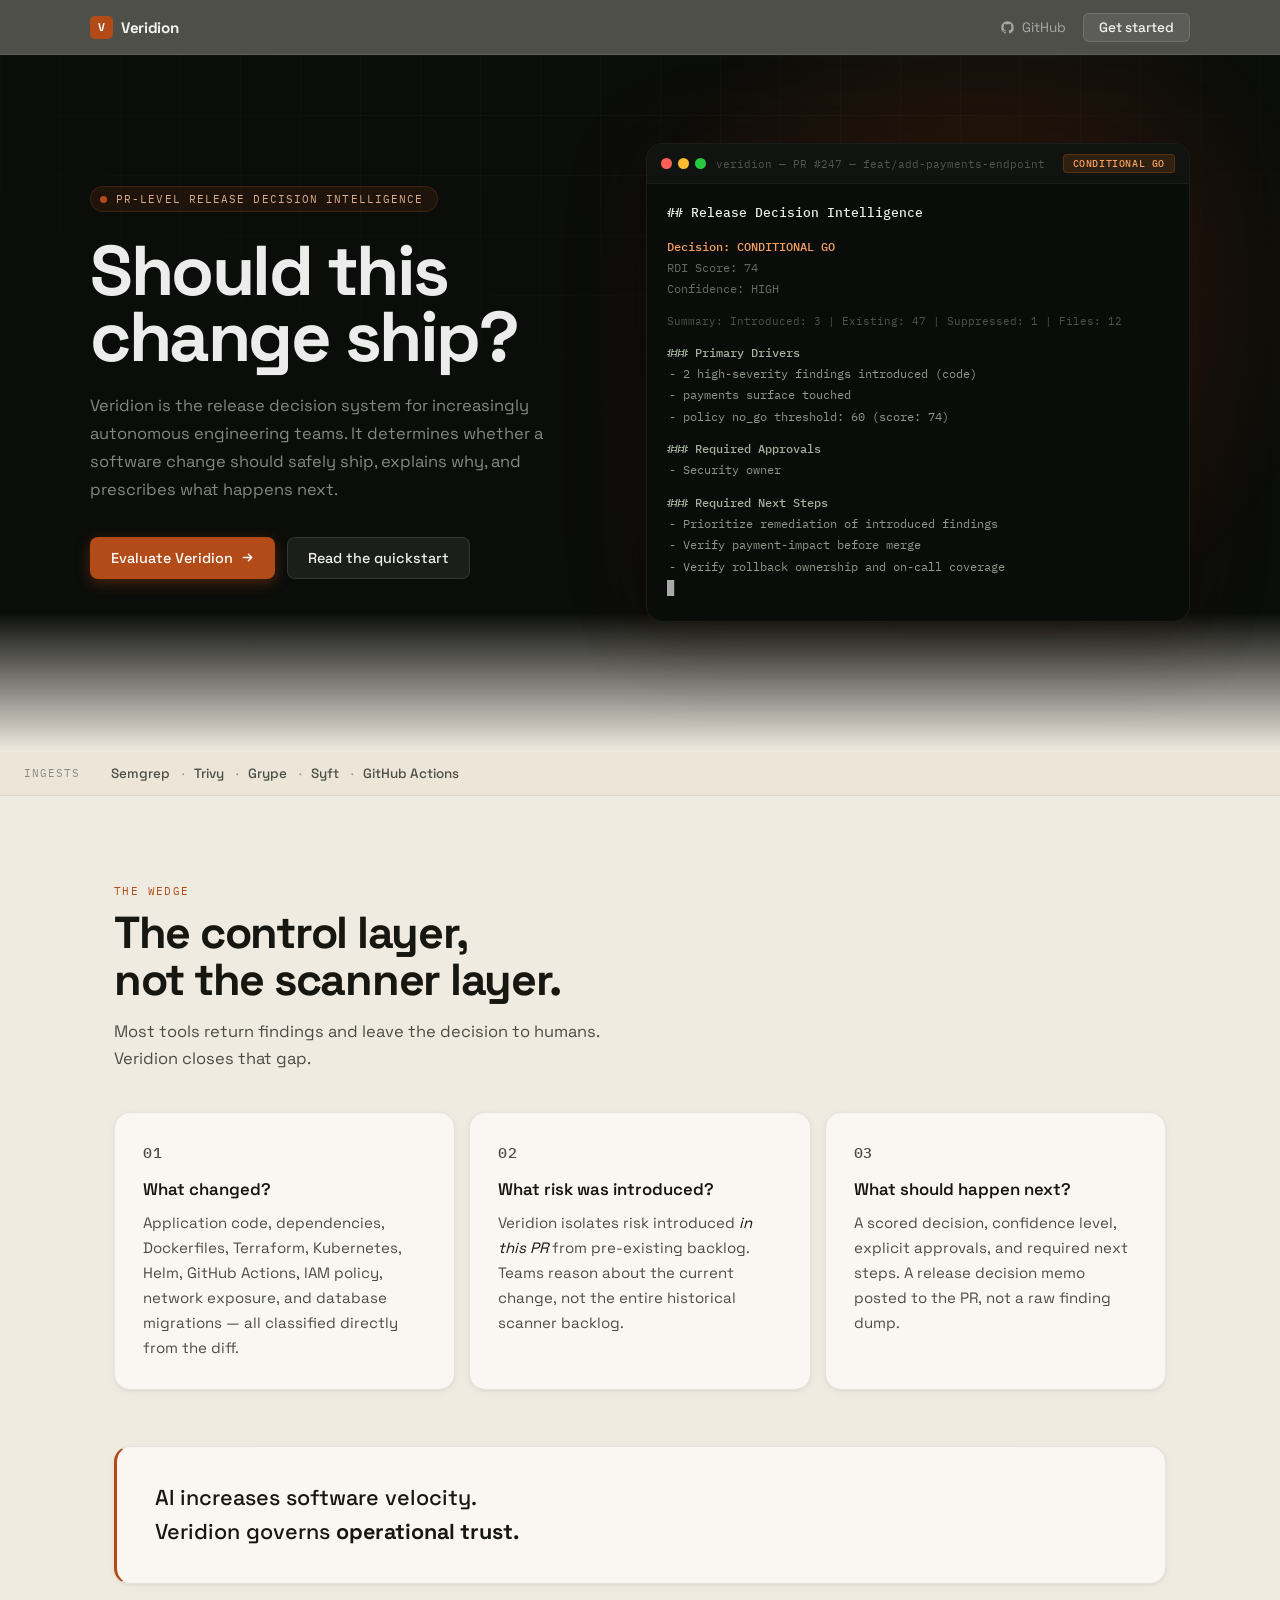
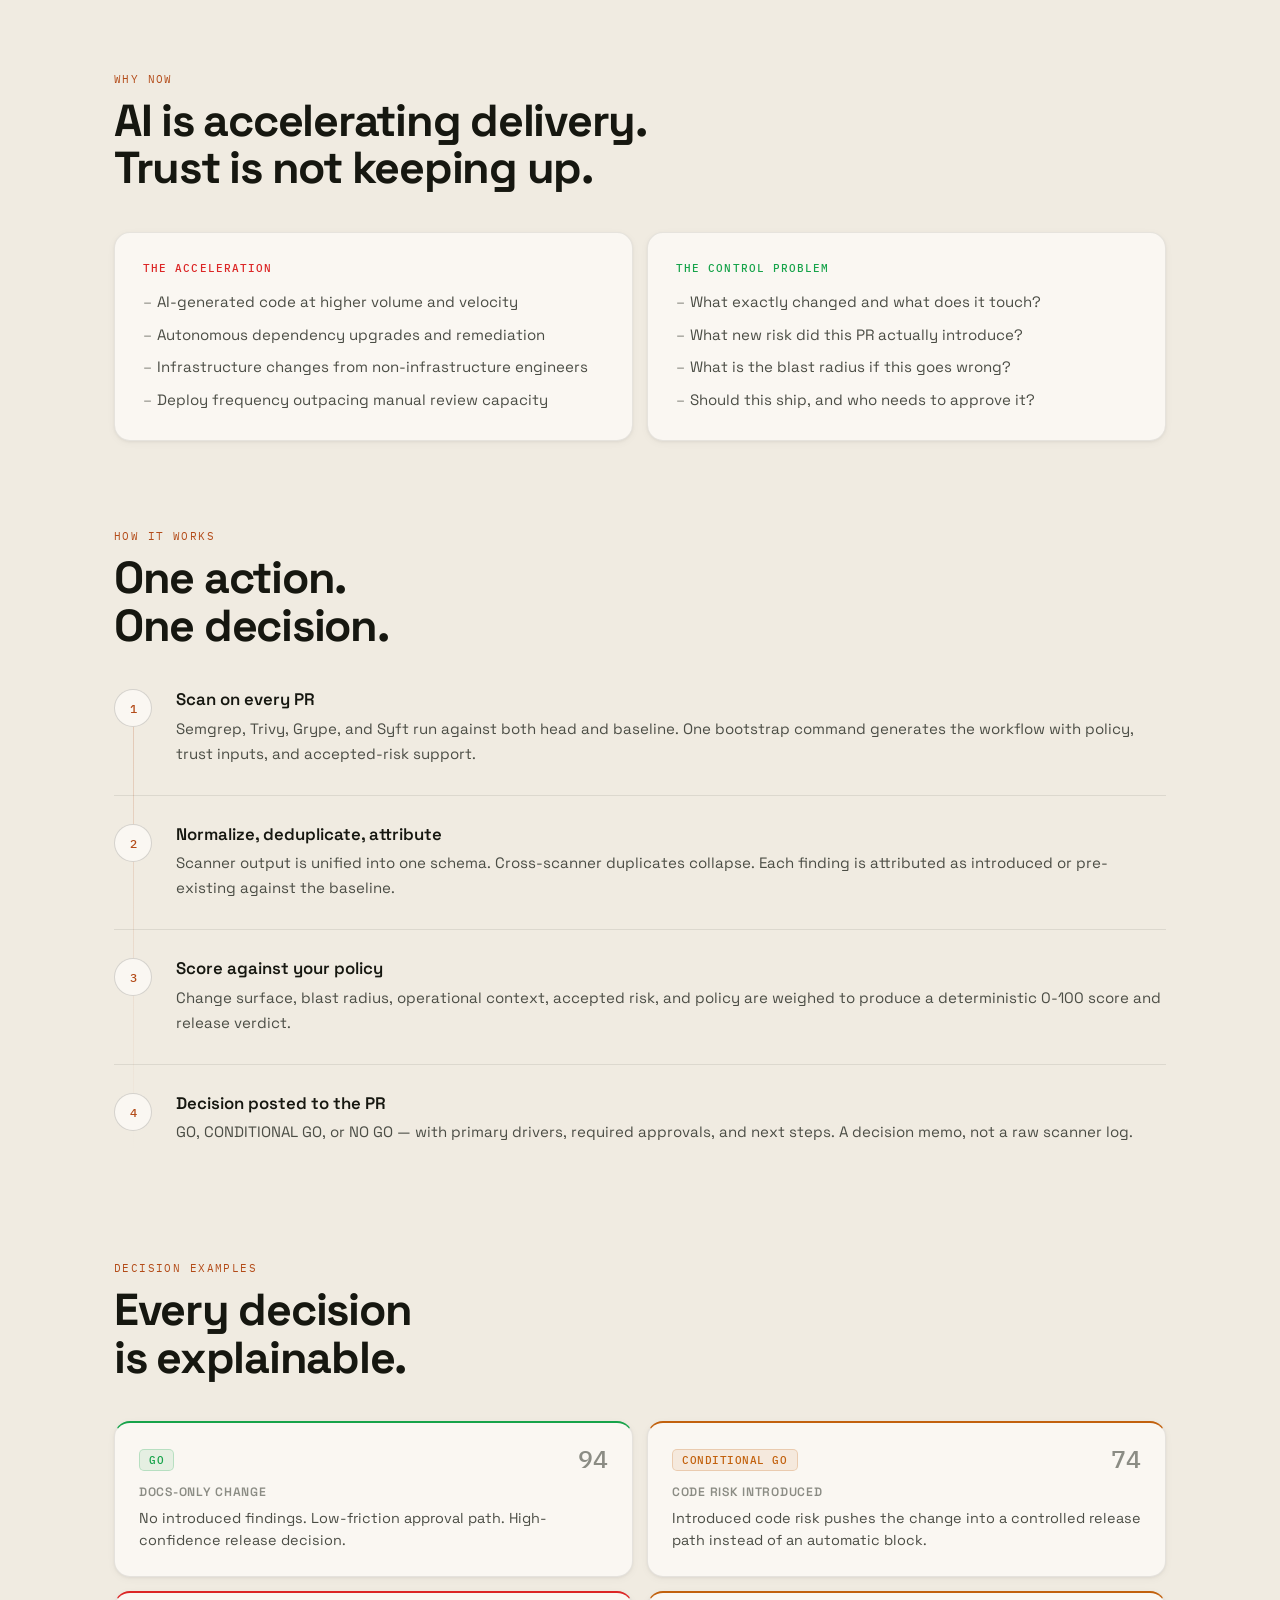
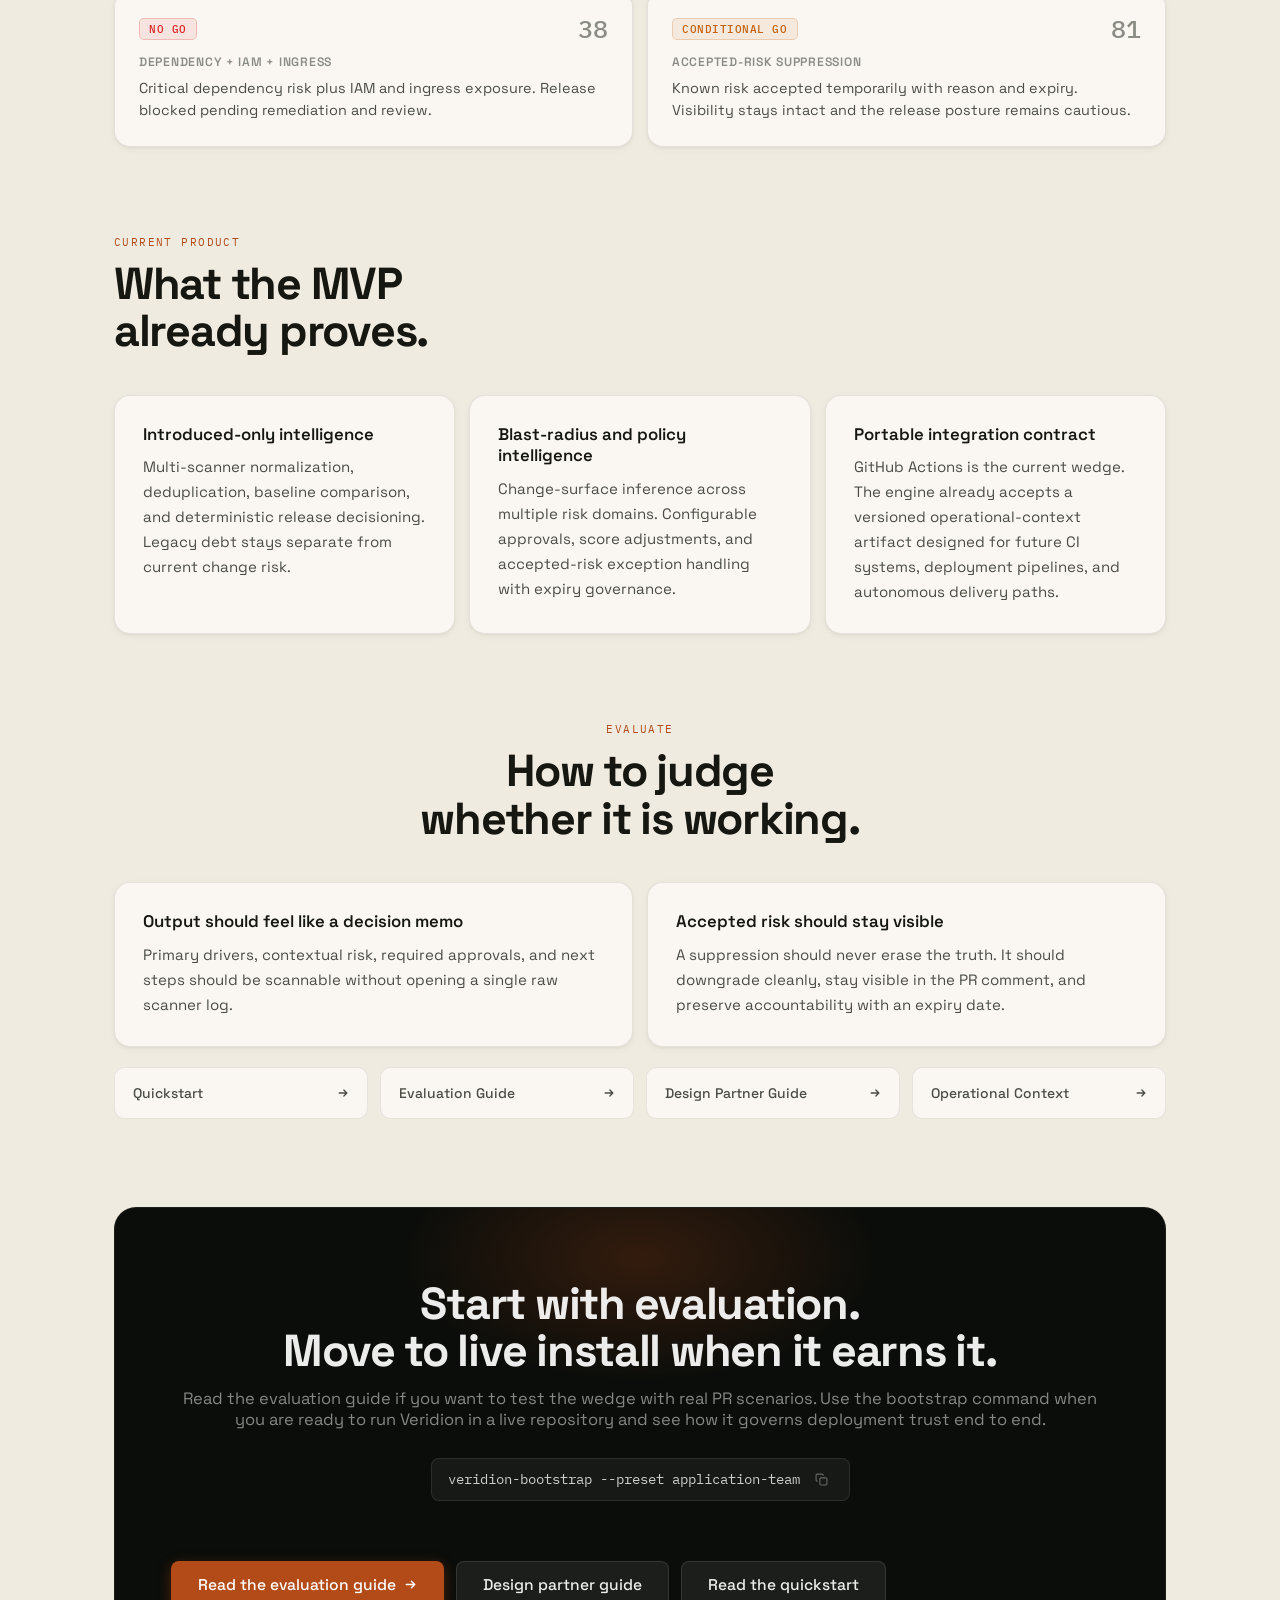
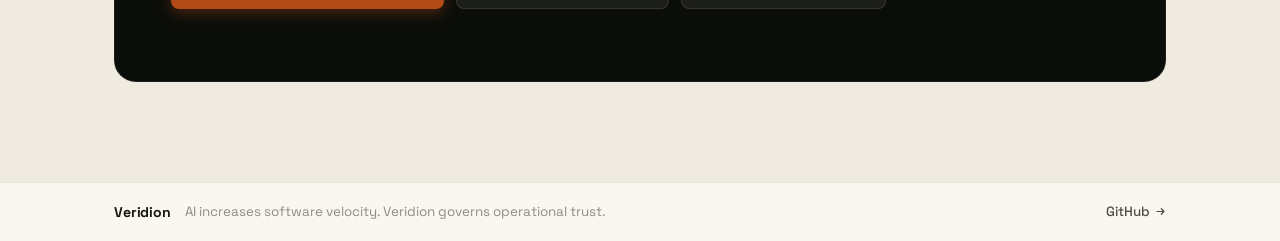
==== commit 9301991a: "docs: finalize public repo and docs surface" ====
--- a/site/index.html
+++ b/site/index.html
@@ -42,7 +42,7 @@
         <span class="badge-dot" aria-hidden="true"></span>
         PR-Level Release Decision Intelligence
       </div>
-      <h1>AI increases software velocity.<br><em>Veridion</em> governs operational trust.</h1>
+      <h1>Should this<br>change ship?</h1>
       <p class="hero-sub">
         Veridion is the release decision system for increasingly autonomous engineering teams.
         It determines whether a software change should safely ship, explains why, and prescribes what happens next.
@@ -53,7 +53,6 @@
           <svg width="13" height="13" viewBox="0 0 14 14" fill="none" aria-hidden="true"><path d="M2.5 7h9M8 3.5 11.5 7 8 10.5" stroke="currentColor" stroke-width="1.6" stroke-linecap="round" stroke-linejoin="round"/></svg>
         </a>
         <a href="/docs/quickstart" class="btn btn--ghost">
-          <svg width="15" height="15" viewBox="0 0 24 24" fill="currentColor" aria-hidden="true"><path d="M12 2C6.477 2 2 6.484 2 12.017c0 4.425 2.865 8.18 6.839 9.504.5.092.682-.217.682-.483 0-.237-.008-.868-.013-1.703-2.782.605-3.369-1.343-3.369-1.343-.454-1.158-1.11-1.466-1.11-1.466-.908-.62.069-.608.069-.608 1.003.07 1.531 1.032 1.531 1.032.892 1.53 2.341 1.088 2.91.832.092-.647.35-1.088.636-1.338-2.22-.253-4.555-1.113-4.555-4.951 0-1.093.39-1.988 1.029-2.688-.103-.253-.446-1.272.098-2.65 0 0 .84-.27 2.75 1.026A9.564 9.564 0 0112 6.844c.85.004 1.705.115 2.504.337 1.909-1.296 2.747-1.027 2.747-1.027.546 1.379.202 2.398.1 2.651.64.7 1.028 1.595 1.028 2.688 0 3.848-2.339 4.695-4.566 4.943.359.309.678.92.678 1.855 0 1.338-.012 2.419-.012 2.747 0 .268.18.58.688.482A10.019 10.019 0 0022 12.017C22 6.484 17.522 2 12 2z"/></svg>
           Read the quickstart
         </a>
       </div>
@@ -115,7 +114,7 @@
 
   <!-- STATEMENT BAND -->
   <div class="statement reveal">
-    <p>Most tools stop at <em>finding problems.</em><br>Veridion governs <strong>what can safely reach production.</strong></p>
+    <p>AI increases software velocity.<br>Veridion governs <strong>operational trust.</strong></p>
   </div>
 
   <!-- WHY NOW -->
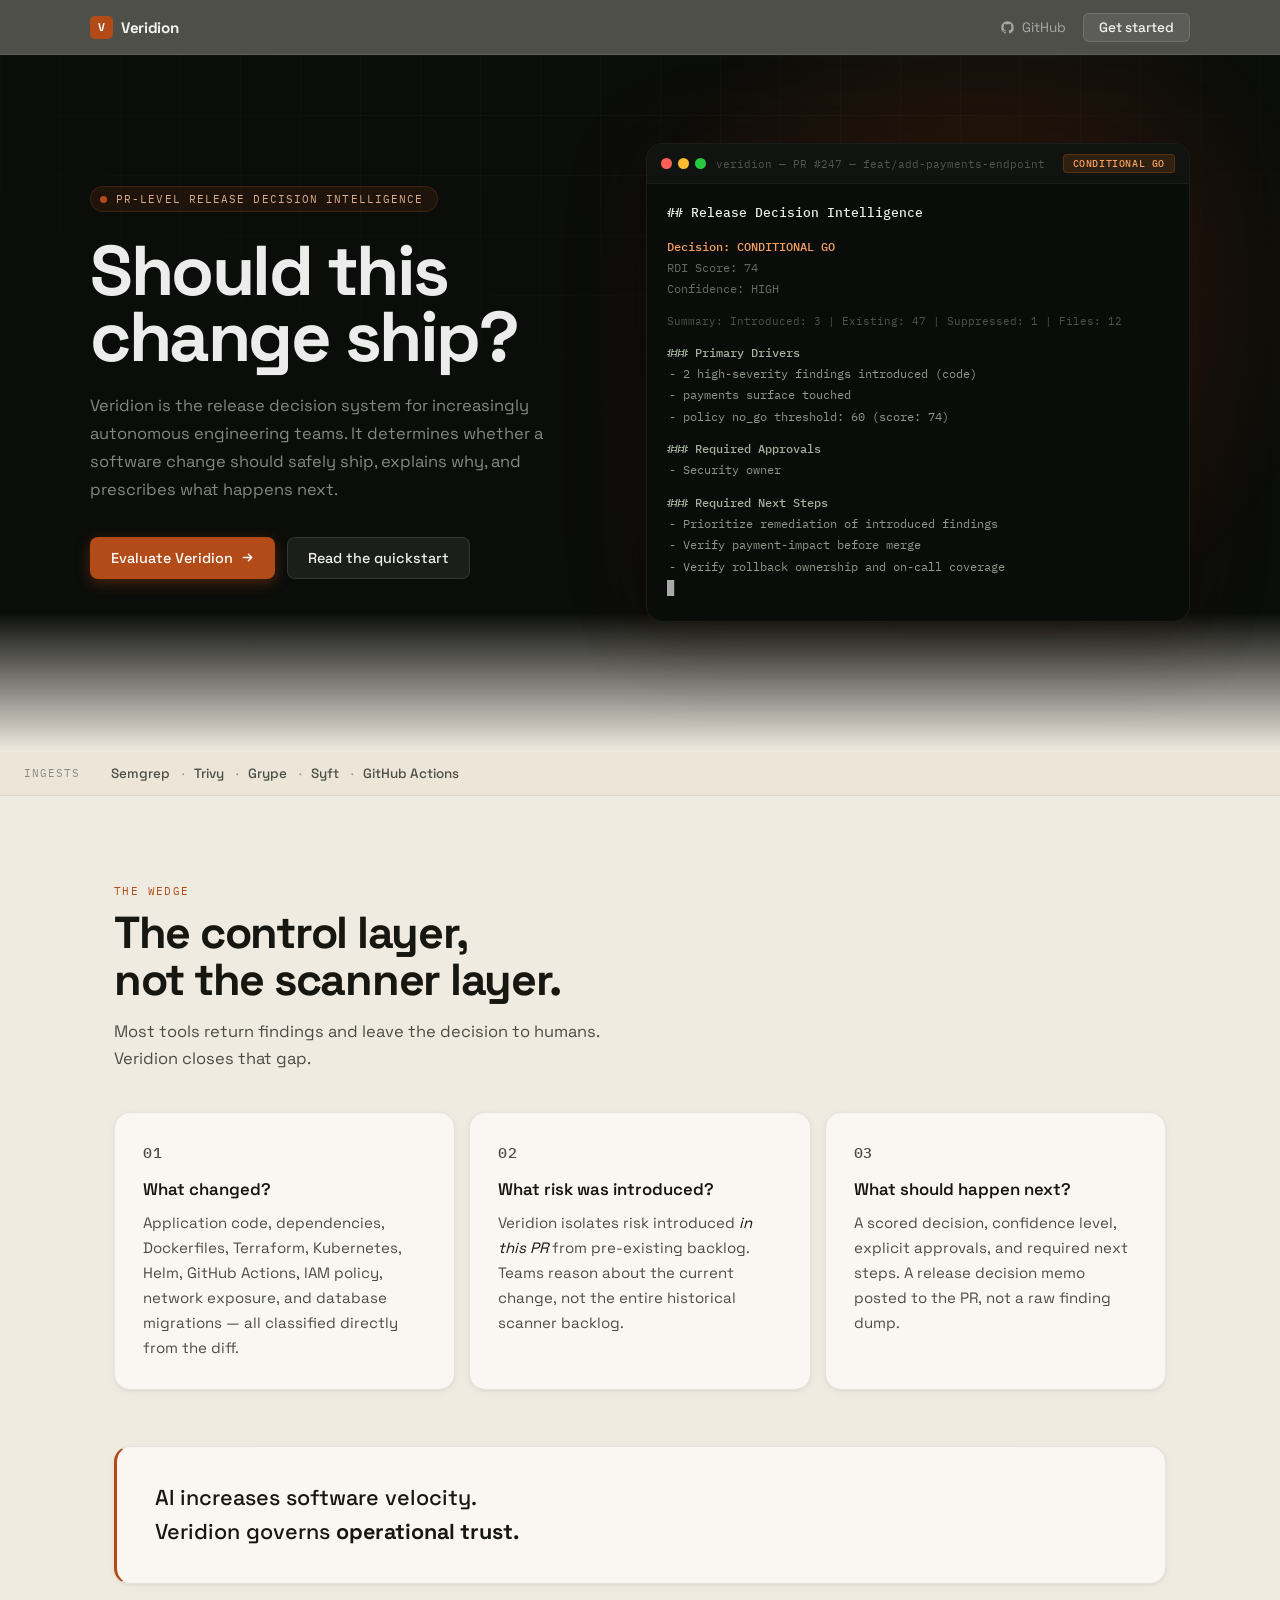
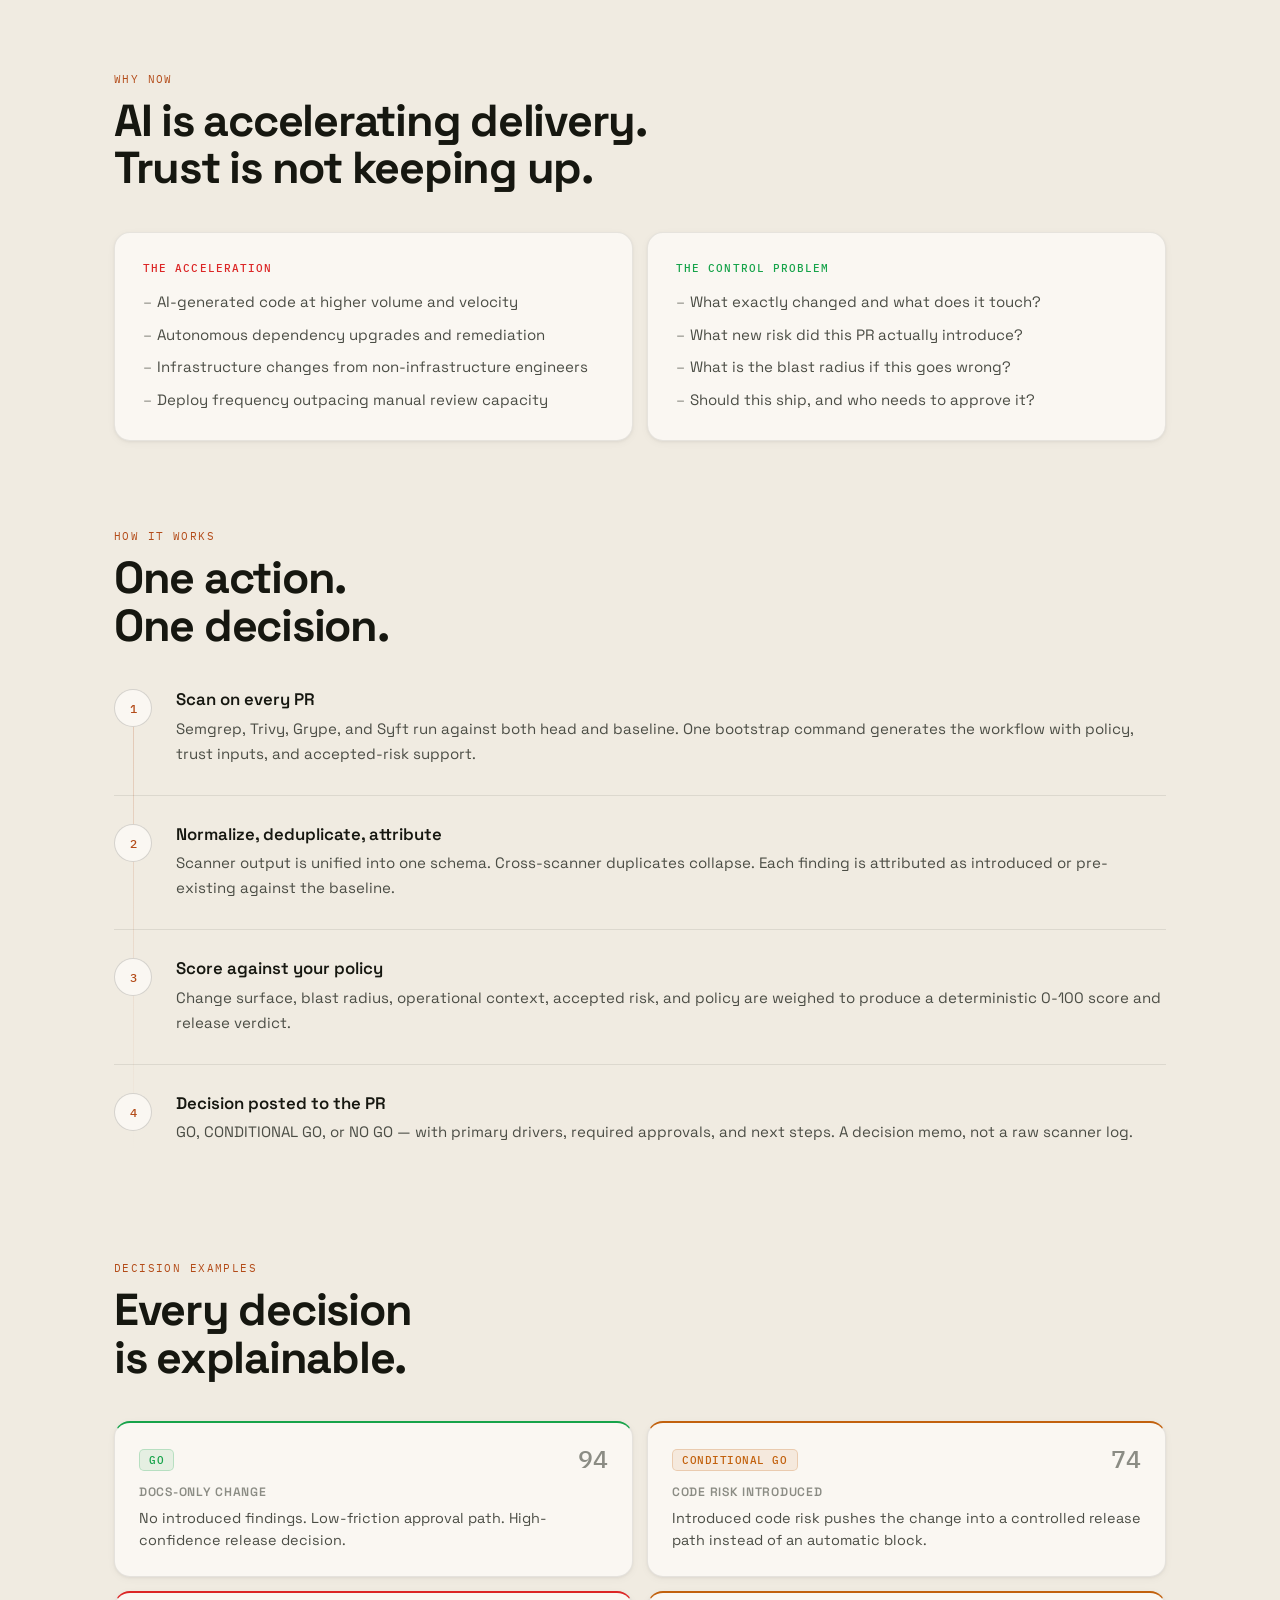
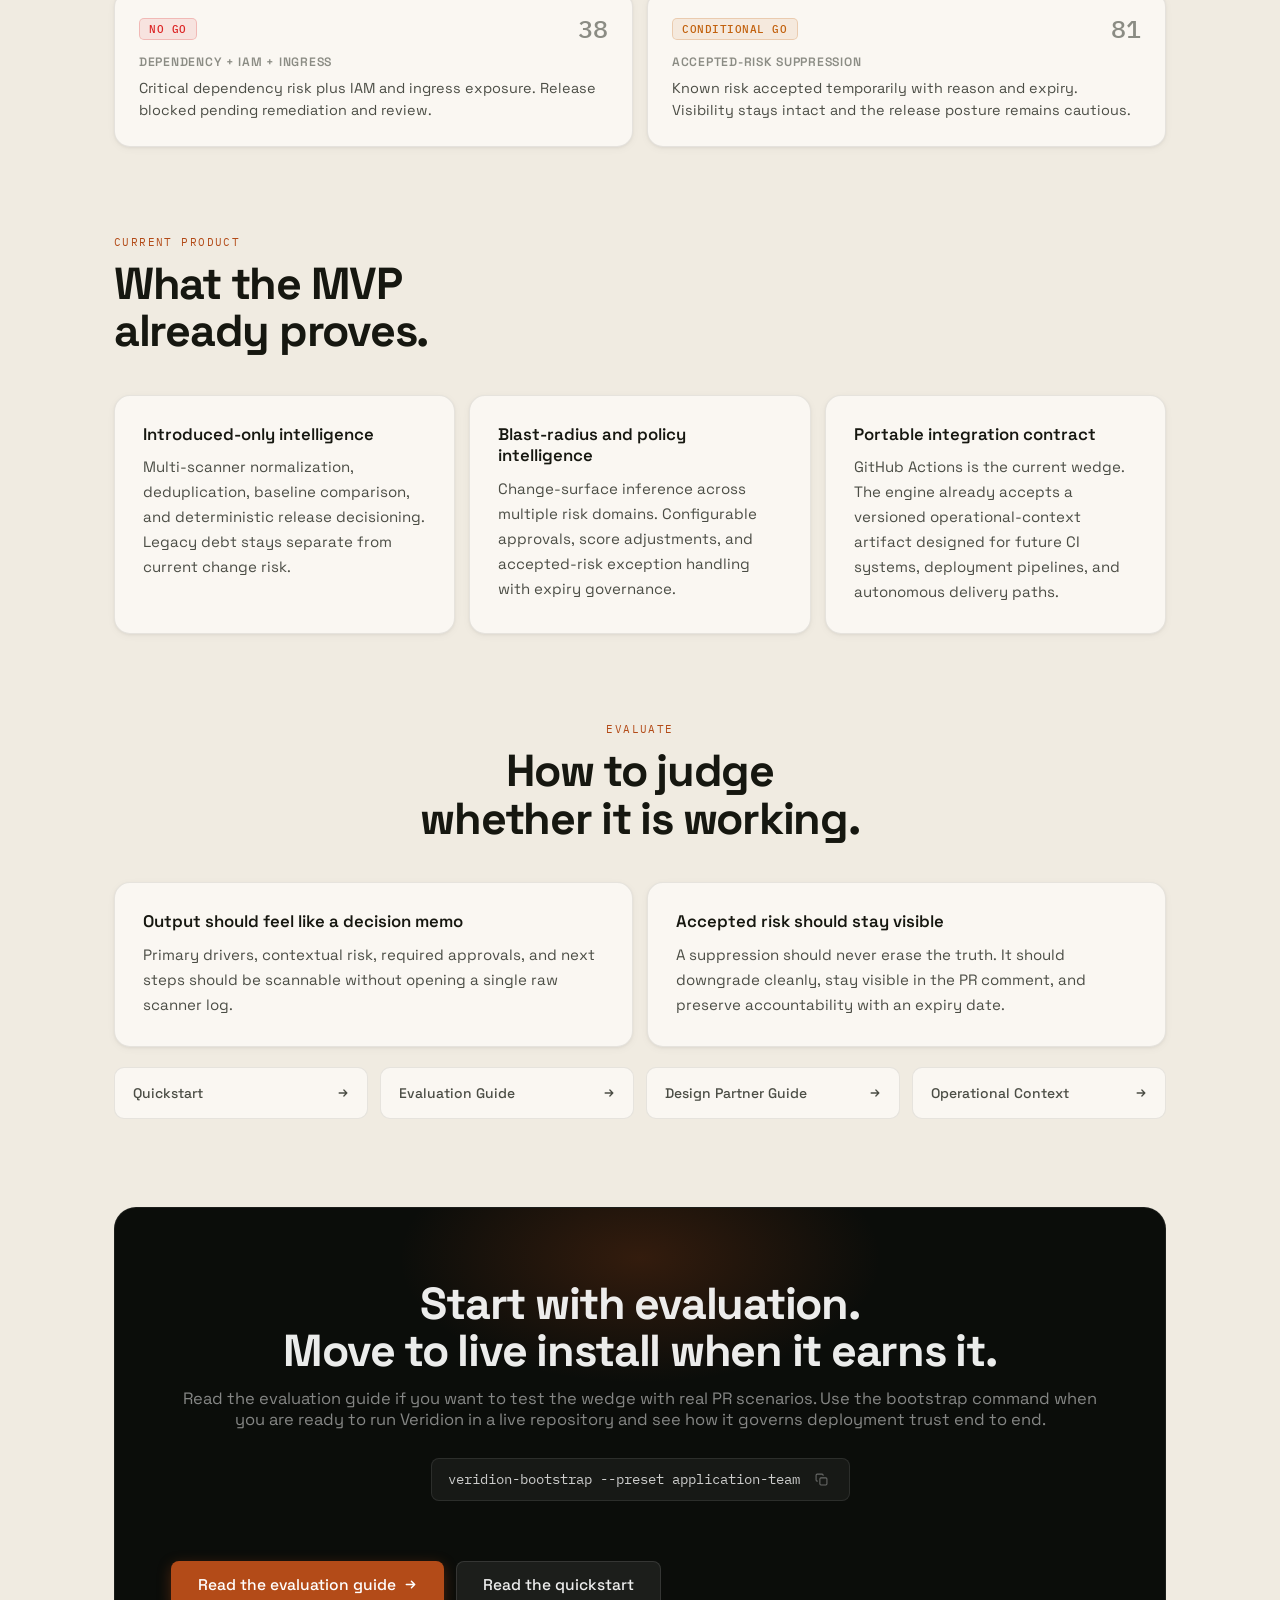
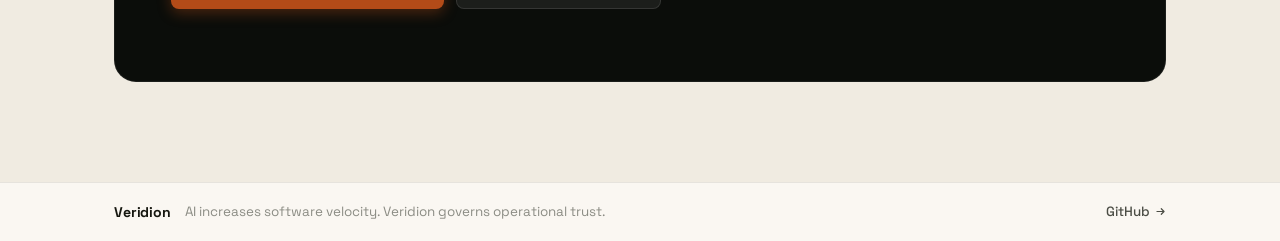
==== commit 8bd5fe6c: "ci: harden pre-merge release and workflow paths" ====
--- a/site/index.html
+++ b/site/index.html
@@ -301,9 +301,6 @@
           Read the evaluation guide
           <svg width="13" height="13" viewBox="0 0 14 14" fill="none" aria-hidden="true"><path d="M2.5 7h9M8 3.5 11.5 7 8 10.5" stroke="currentColor" stroke-width="1.6" stroke-linecap="round" stroke-linejoin="round"/></svg>
         </a>
-        <a href="/docs/design-partner" class="btn btn--ghost btn--large">
-          Design partner guide
-        </a>
         <a href="/docs/quickstart" class="btn btn--ghost btn--large">
           Read the quickstart
         </a>
--- a/site/styles.css
+++ b/site/styles.css
@@ -85,10 +85,6 @@
   letter-spacing: -0.035em;
   color: var(--dark-ink);
 }
-h1 em {
-  font-style: normal;
-  color: var(--accent);
-}
 h2 {
   font-size: clamp(2rem, 3.5vw, 3.1rem);
   font-weight: 700;
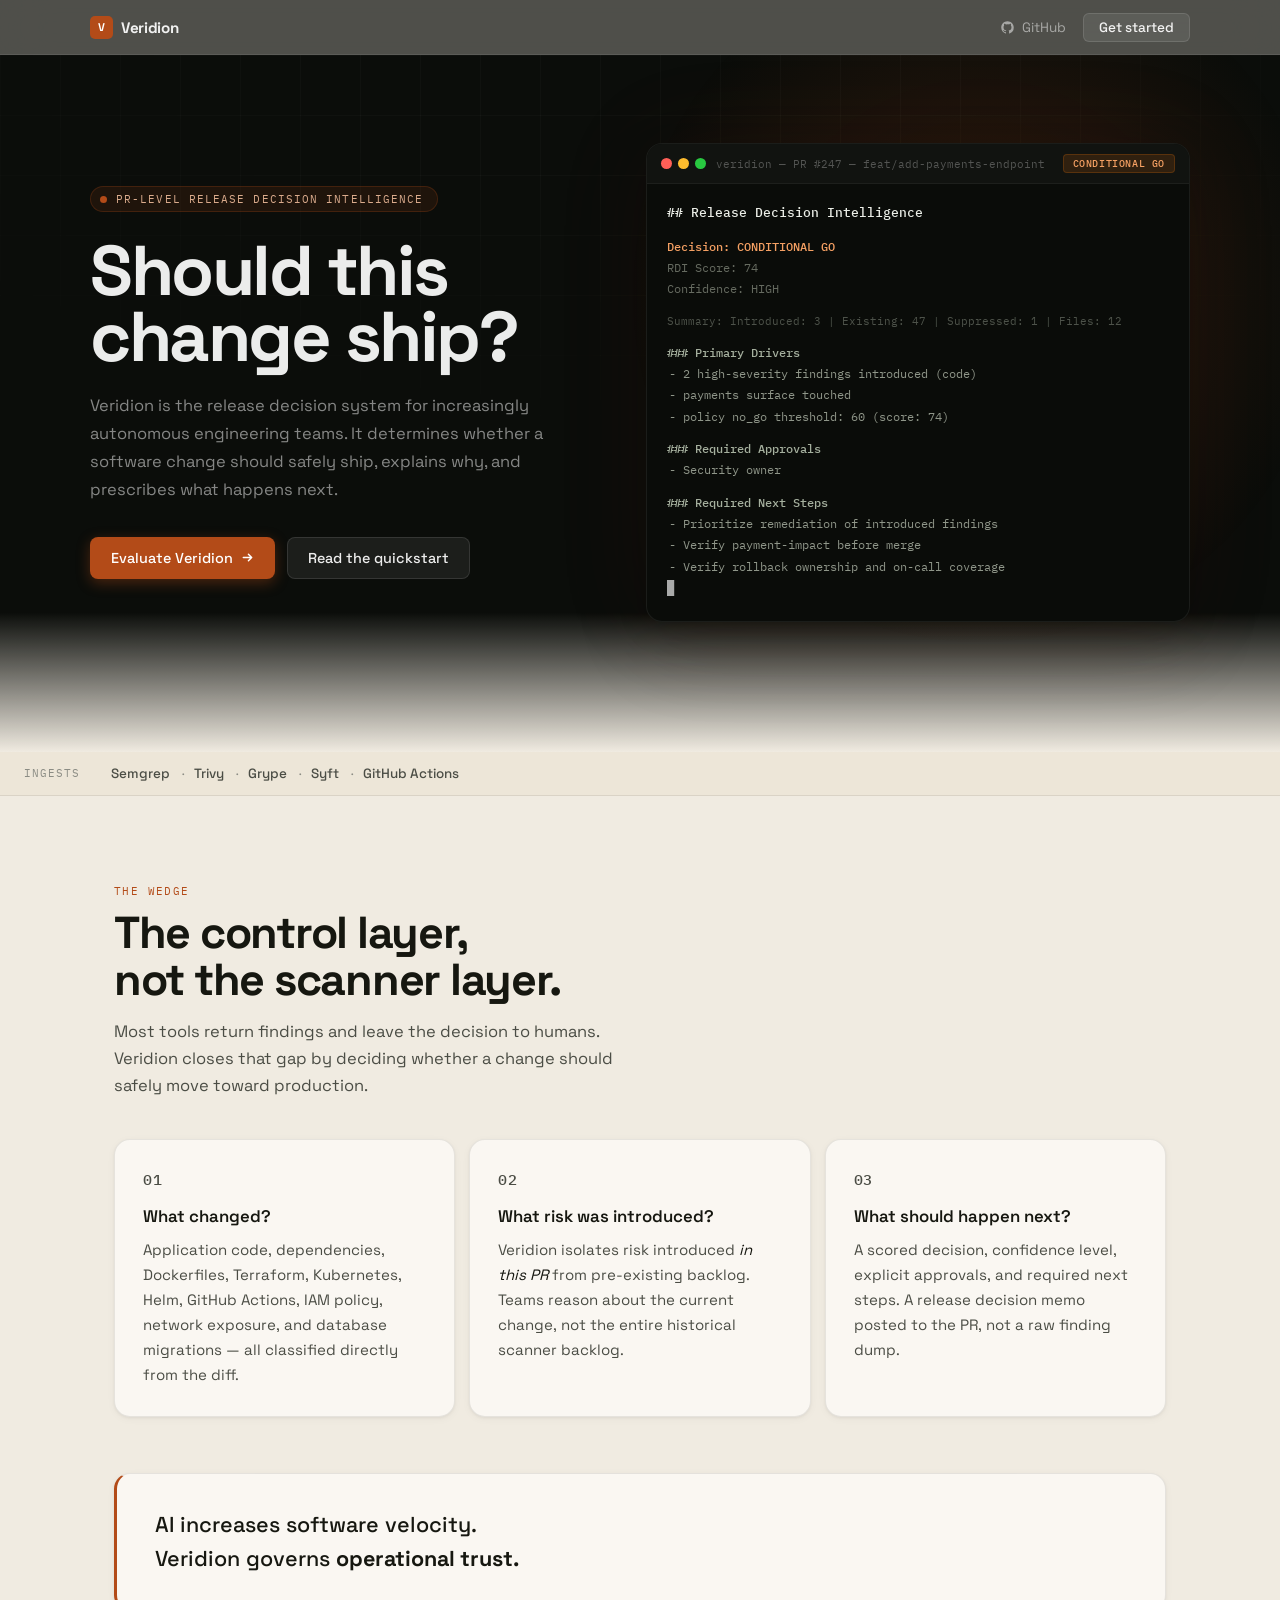
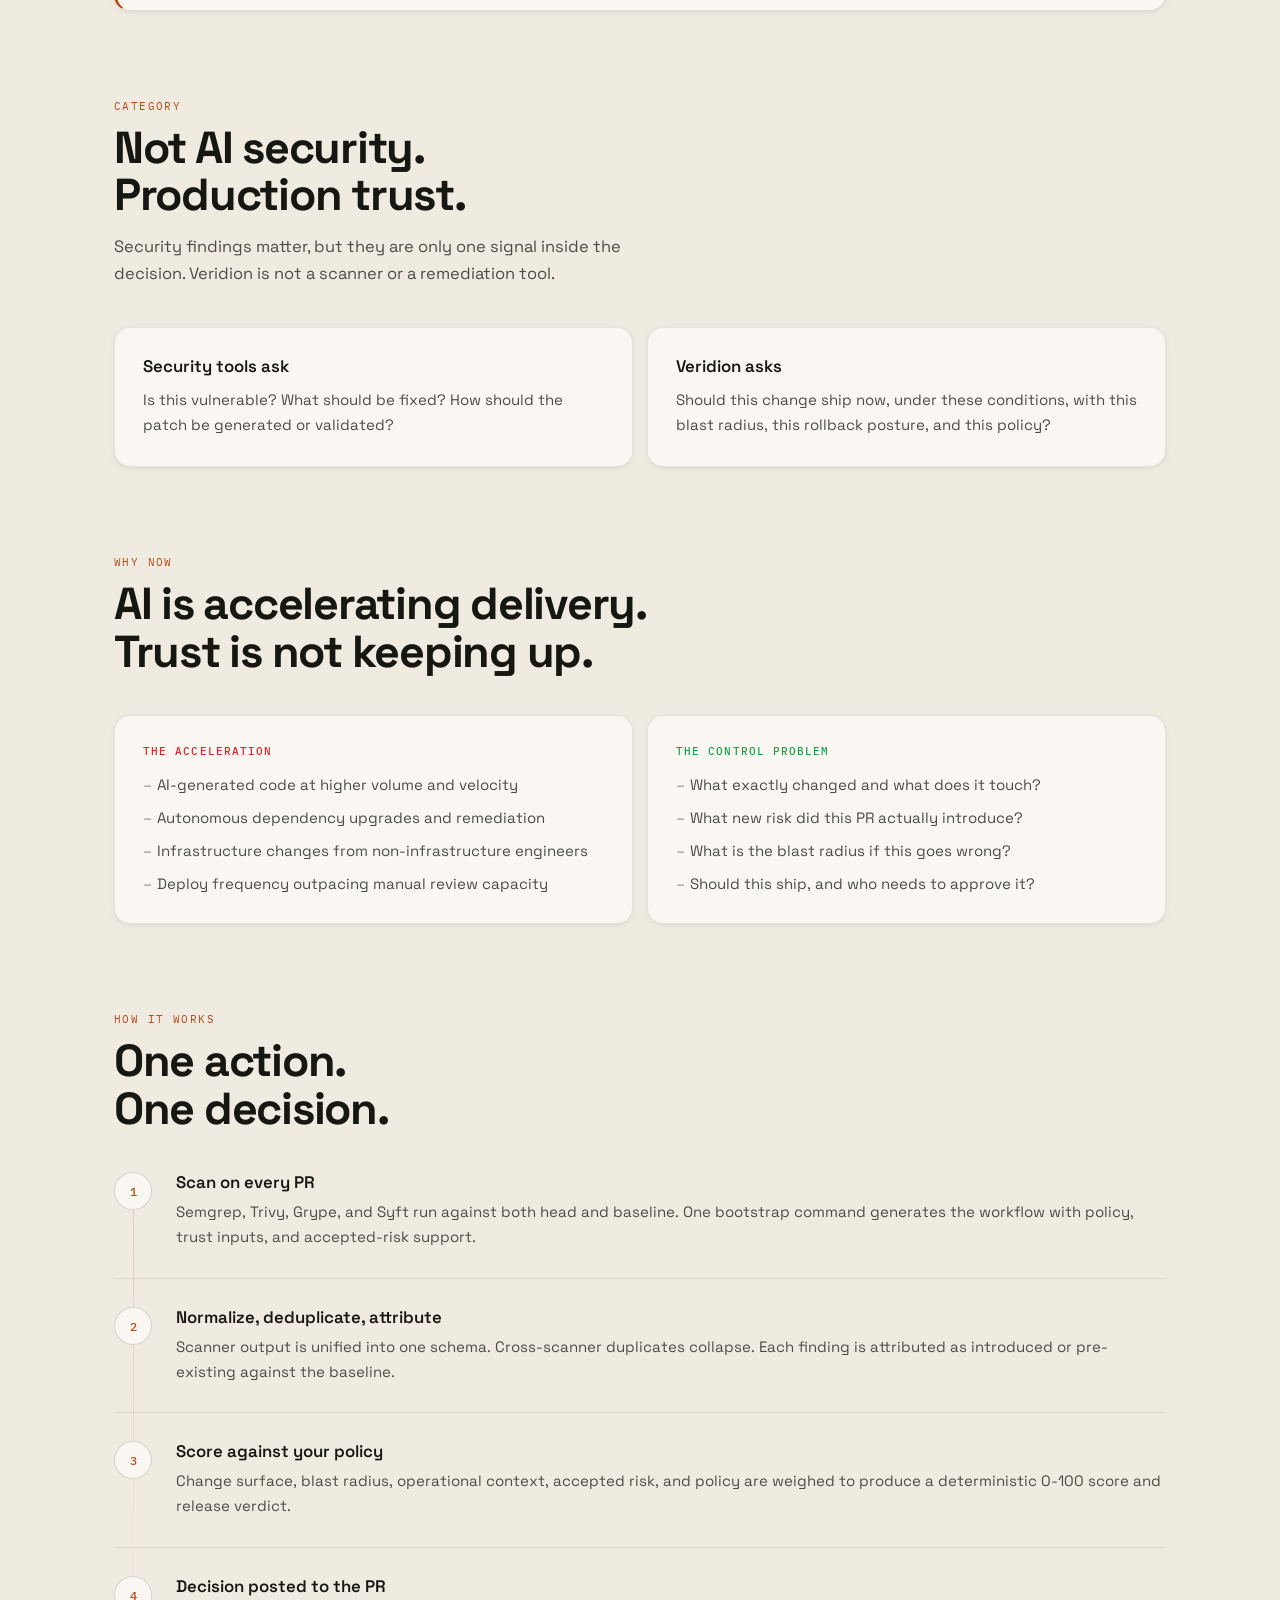
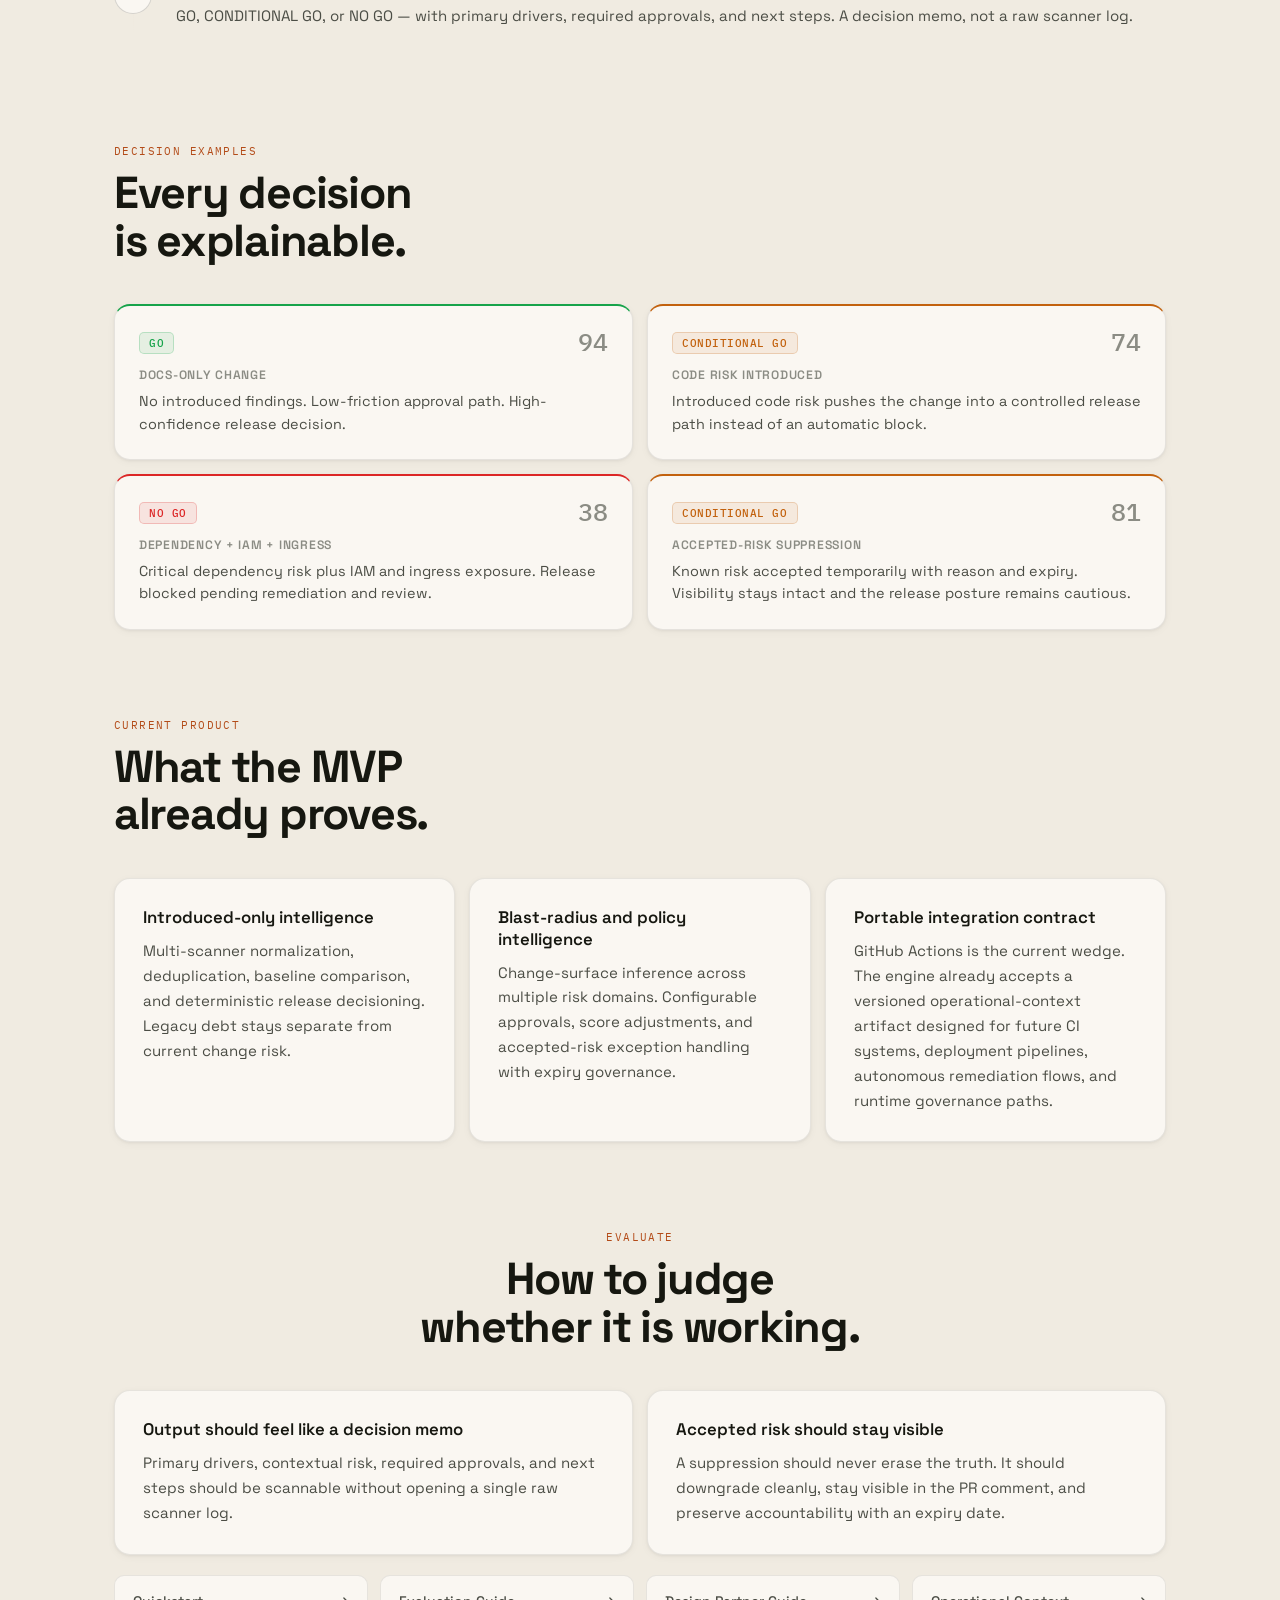
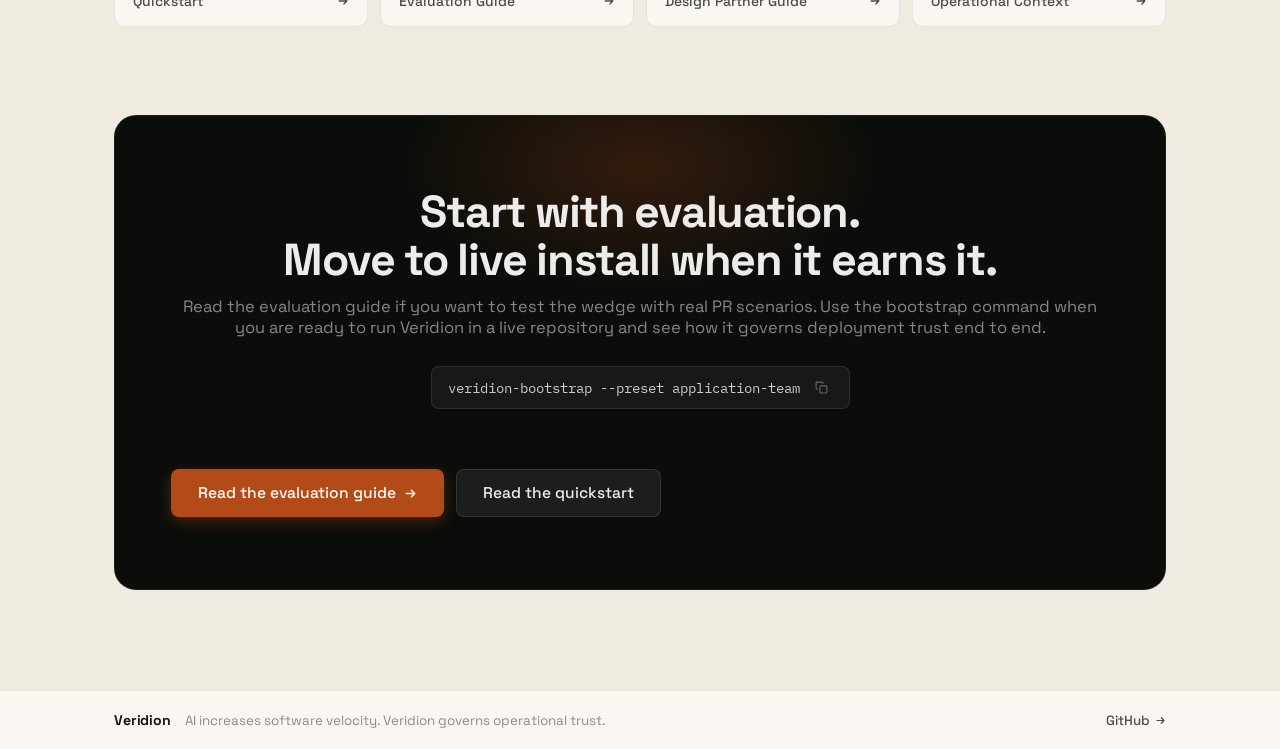
==== commit 881530ff: "docs: sharpen operational trust positioning" ====
--- a/site/index.html
+++ b/site/index.html
@@ -91,7 +91,7 @@
     <div class="section-meta">
       <p class="eyebrow">The wedge</p>
       <h2 id="wedge-heading">The control layer,<br>not the scanner layer.</h2>
-      <p class="section-intro">Most tools return findings and leave the decision to humans. Veridion closes that gap.</p>
+      <p class="section-intro">Most tools return findings and leave the decision to humans. Veridion closes that gap by deciding whether a change should safely move toward production.</p>
     </div>
     <div class="cards-3">
       <article class="card reveal-child">
@@ -116,6 +116,24 @@
   <div class="statement reveal">
     <p>AI increases software velocity.<br>Veridion governs <strong>operational trust.</strong></p>
   </div>
+
+  <section class="content-section reveal" aria-labelledby="difference-heading">
+    <div class="section-meta">
+      <p class="eyebrow">Category</p>
+      <h2 id="difference-heading">Not AI security.<br>Production trust.</h2>
+      <p class="section-intro">Security findings matter, but they are only one signal inside the decision. Veridion is not a scanner or a remediation tool.</p>
+    </div>
+    <div class="cards-2">
+      <article class="card reveal-child">
+        <h3>Security tools ask</h3>
+        <p>Is this vulnerable? What should be fixed? How should the patch be generated or validated?</p>
+      </article>
+      <article class="card reveal-child">
+        <h3>Veridion asks</h3>
+        <p>Should this change ship now, under these conditions, with this blast radius, this rollback posture, and this policy?</p>
+      </article>
+    </div>
+  </section>
 
   <!-- WHY NOW -->
   <section class="content-section reveal" aria-labelledby="why-heading">
@@ -242,7 +260,7 @@
       </article>
       <article class="card reveal-child">
         <h3>Portable integration contract</h3>
-        <p>GitHub Actions is the current wedge. The engine already accepts a versioned operational-context artifact designed for future CI systems, deployment pipelines, and autonomous delivery paths.</p>
+        <p>GitHub Actions is the current wedge. The engine already accepts a versioned operational-context artifact designed for future CI systems, deployment pipelines, autonomous remediation flows, and runtime governance paths.</p>
       </article>
     </div>
   </section>
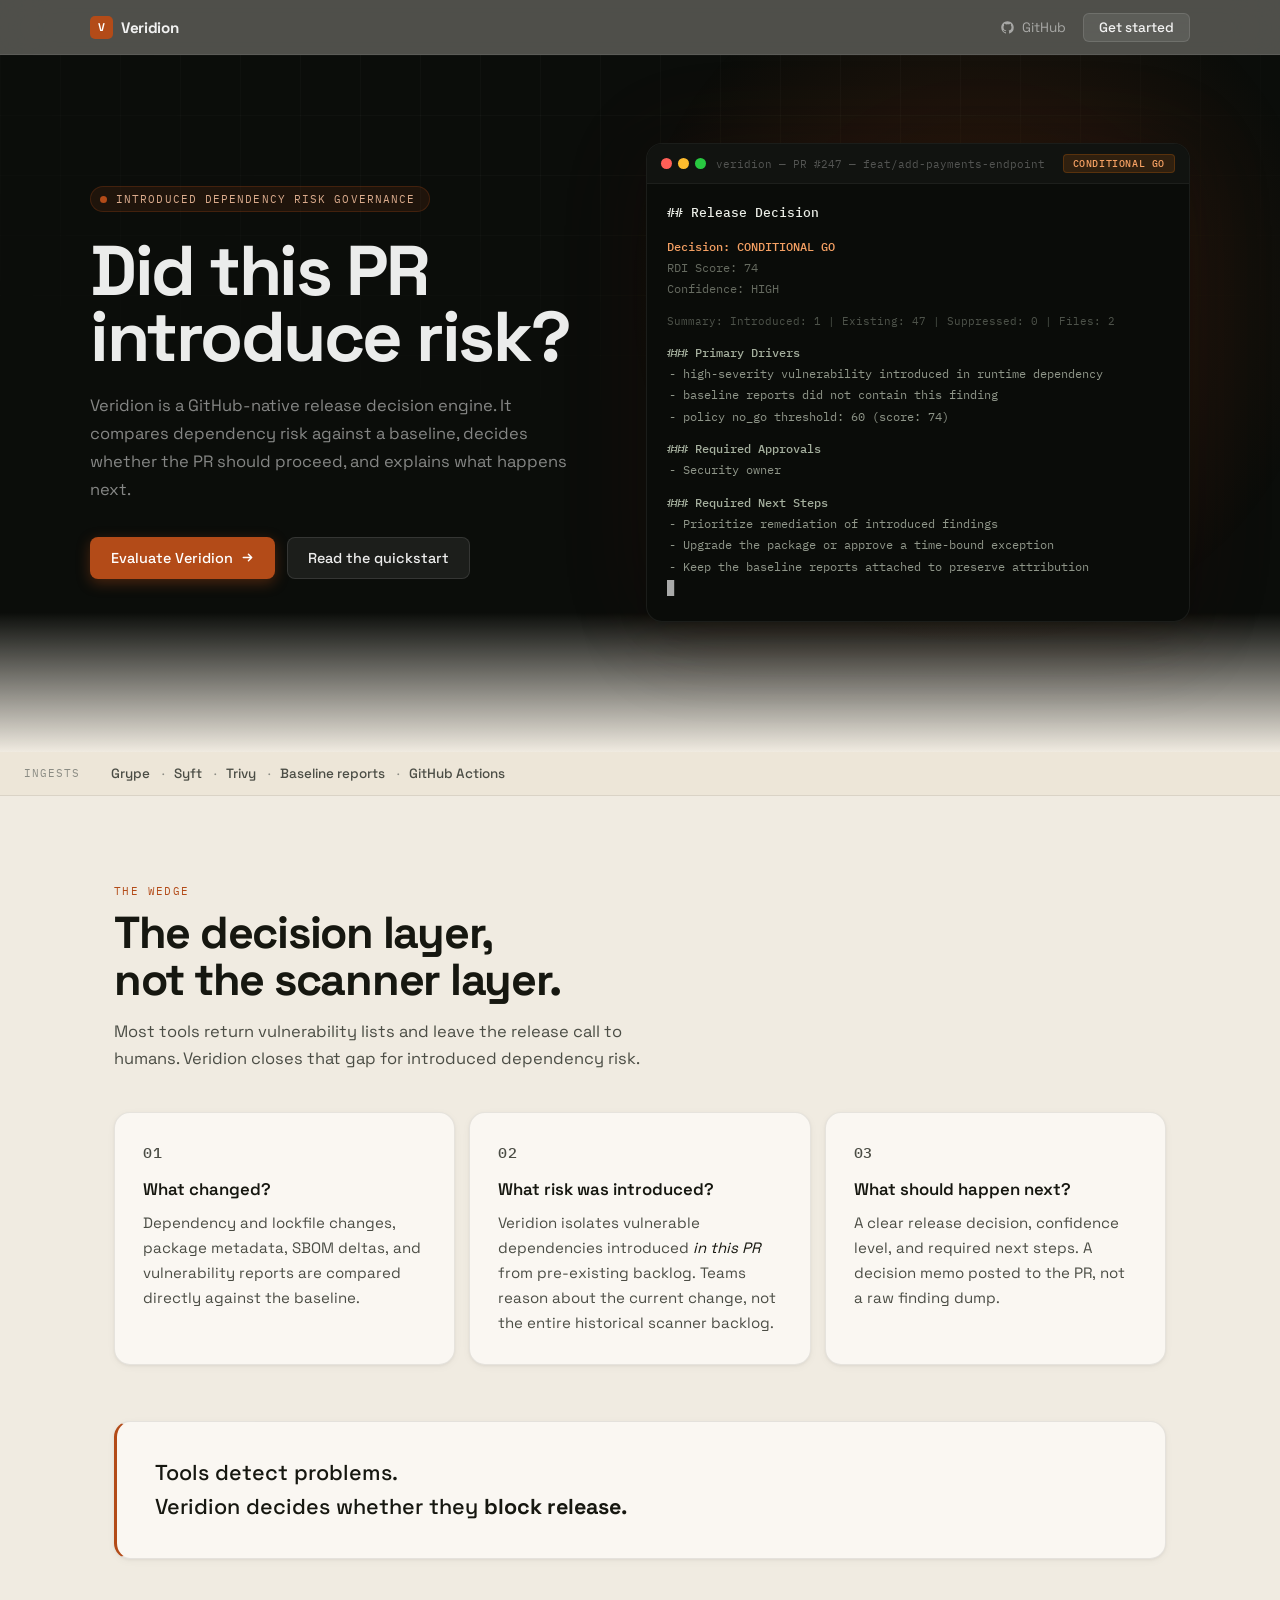
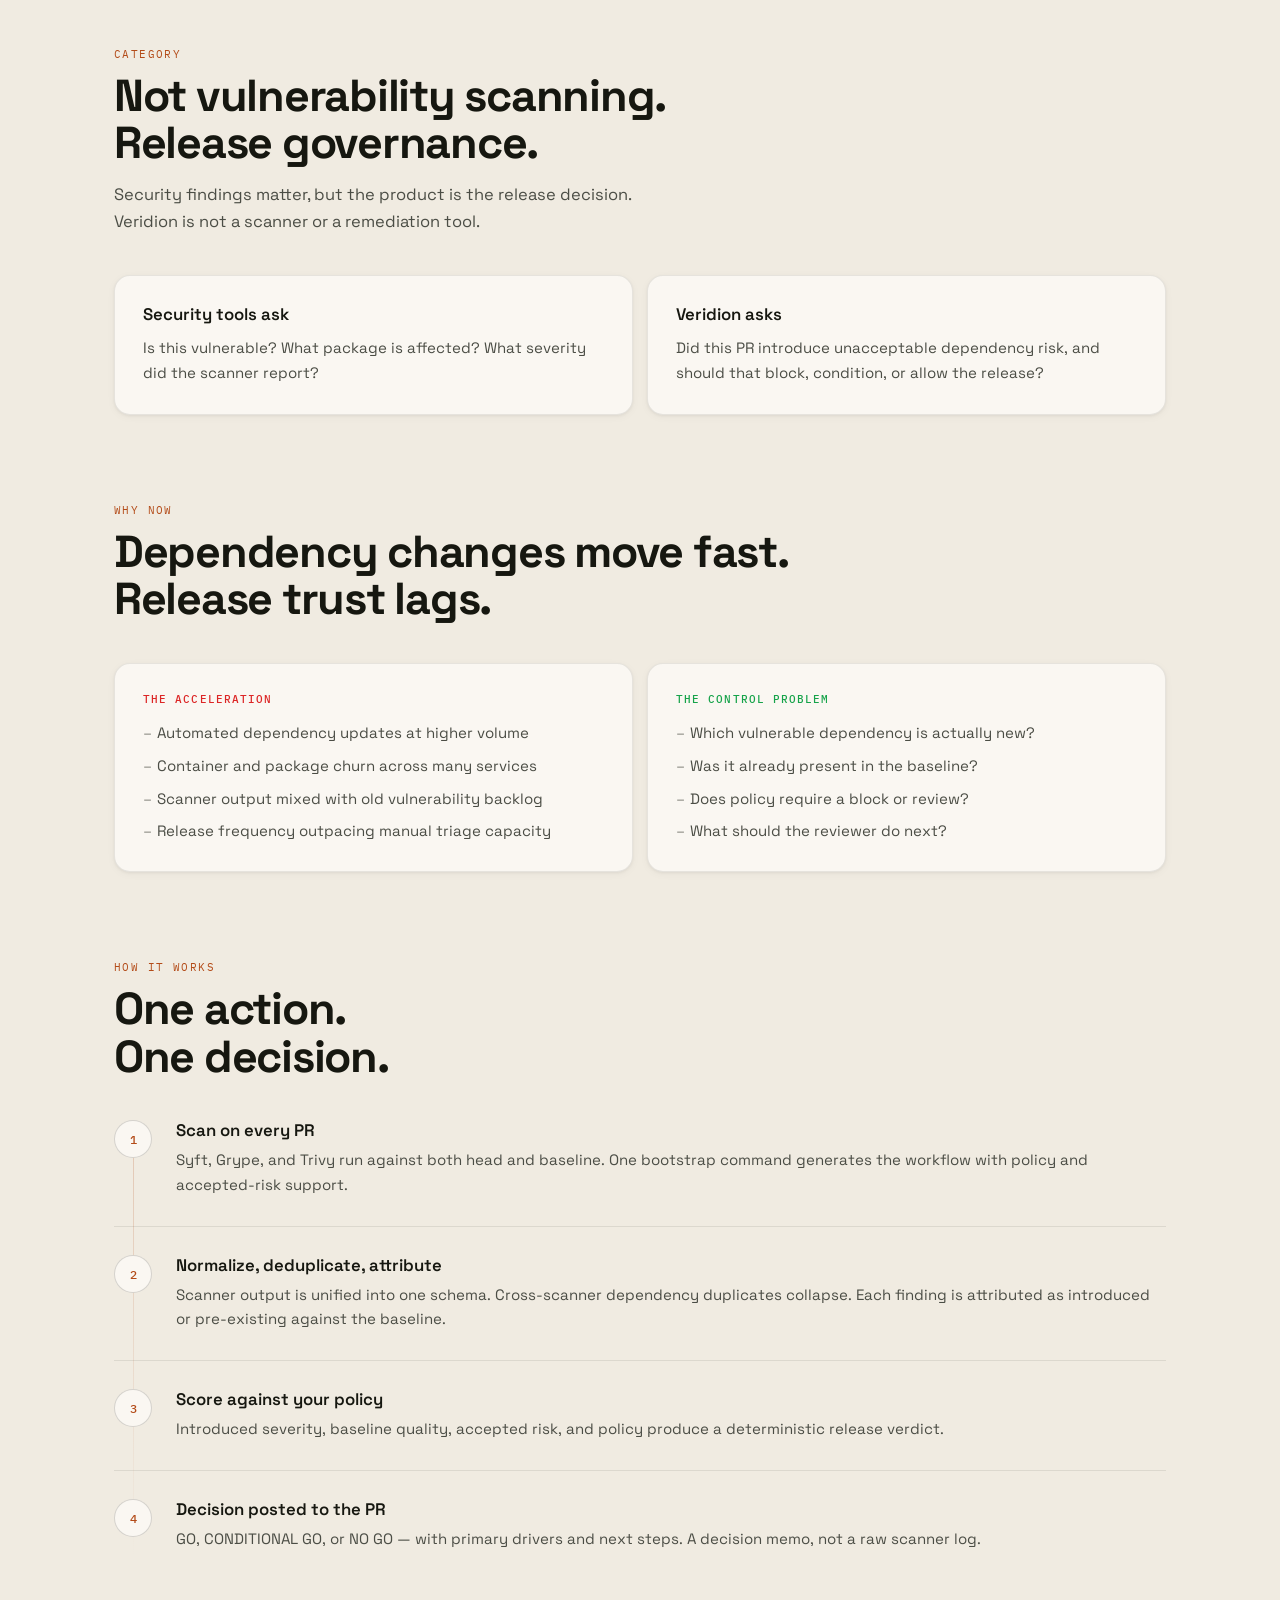
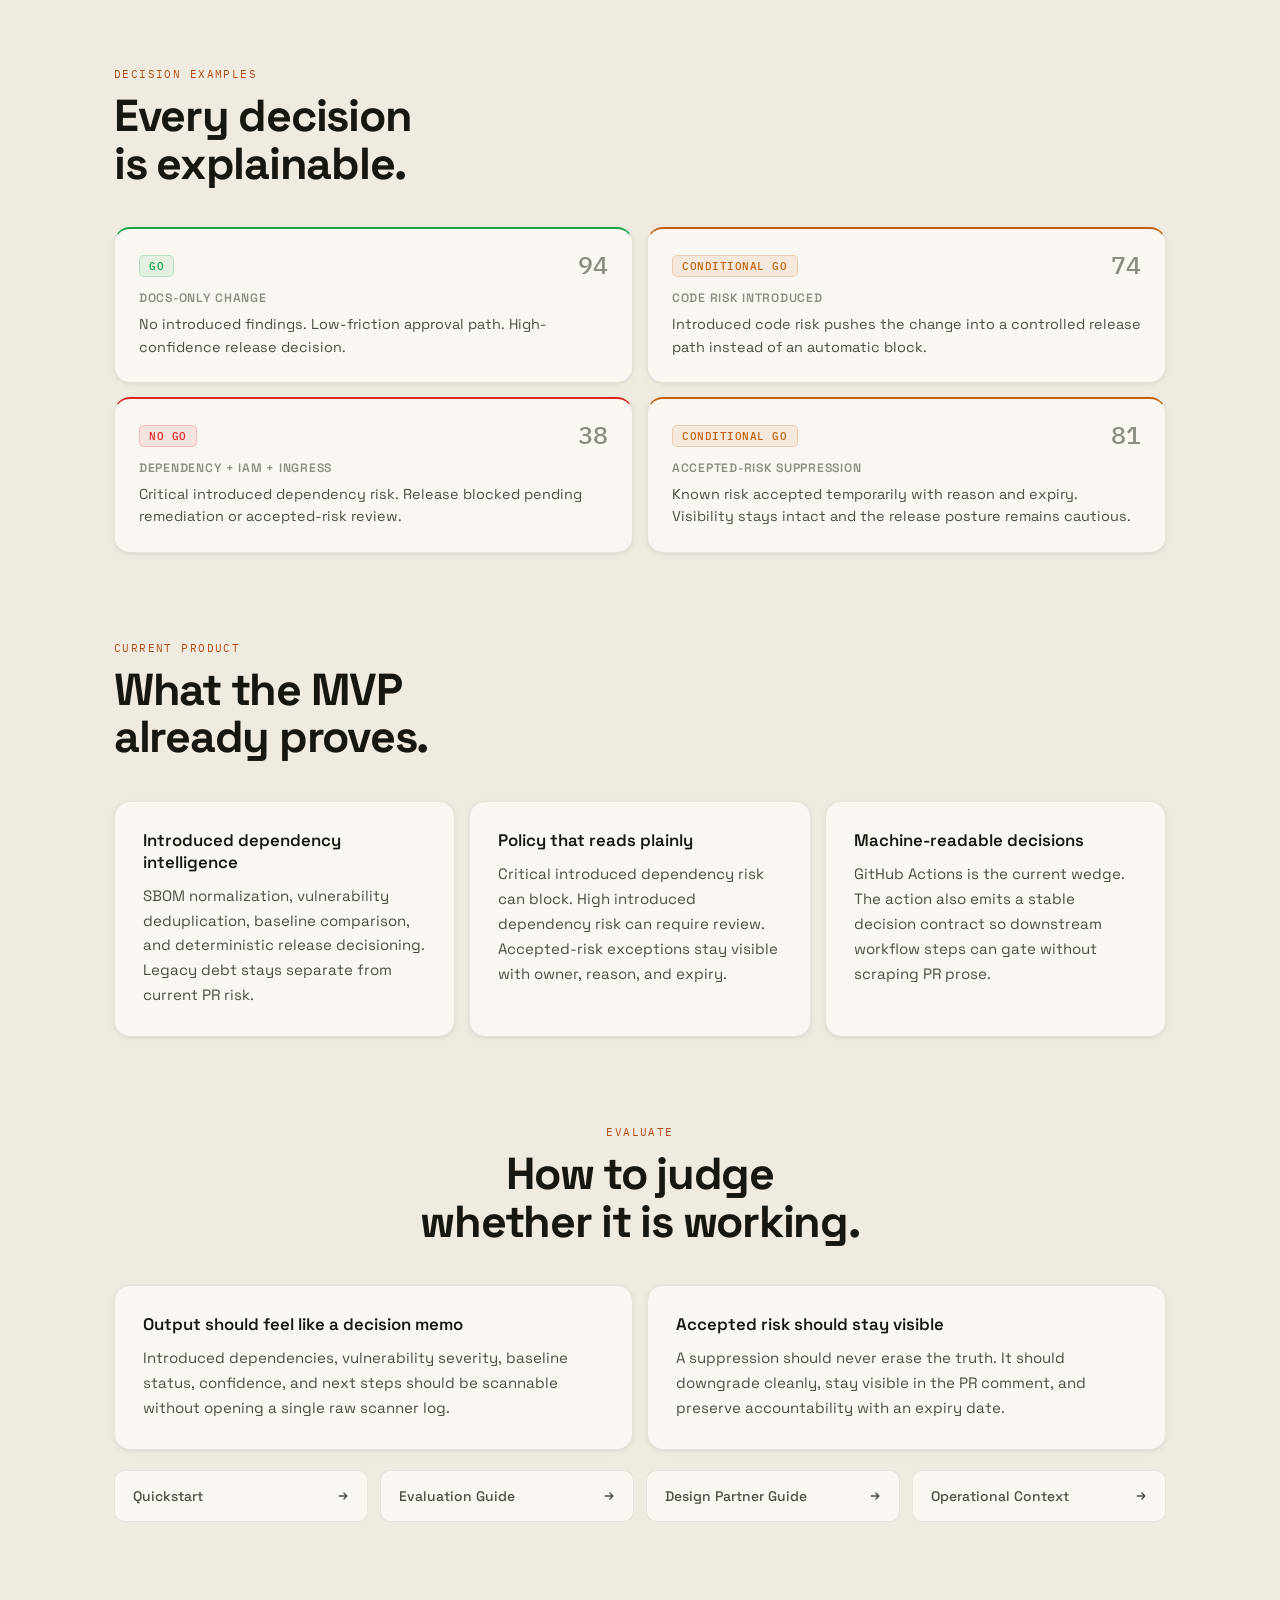
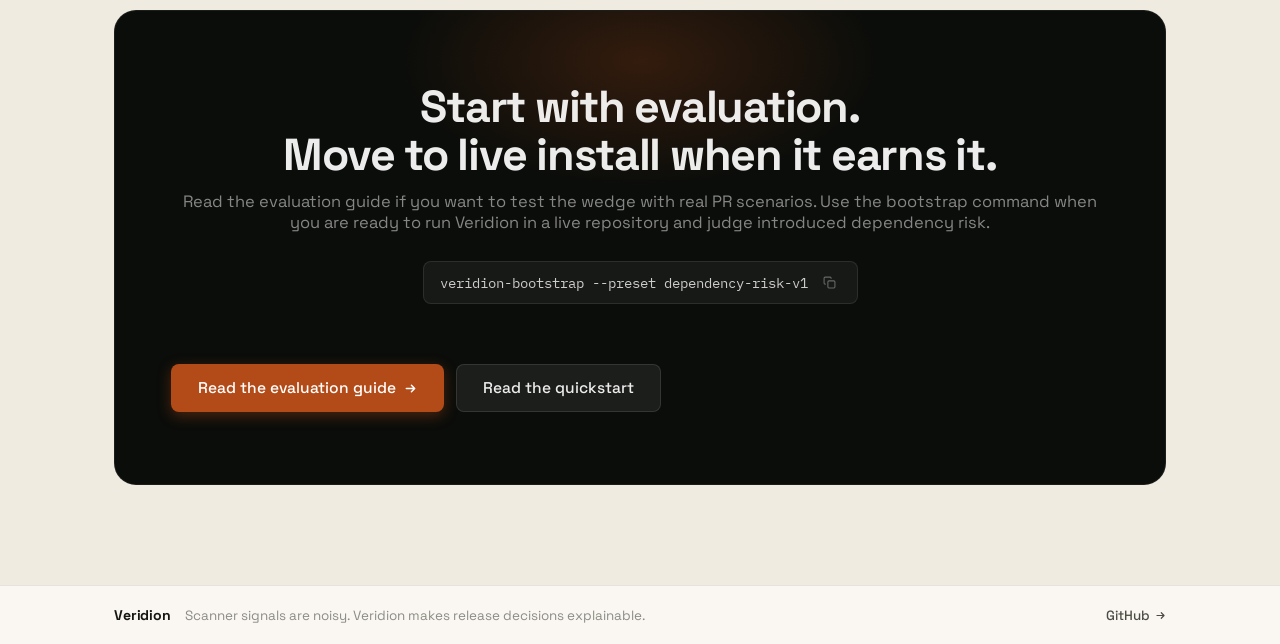
==== commit ba97faf2: "strategy: align v1 dependency risk wedge" ====
--- a/site/index.html
+++ b/site/index.html
@@ -3,10 +3,10 @@
 <head>
   <meta charset="utf-8" />
   <meta name="viewport" content="width=device-width, initial-scale=1" />
-  <title>Veridion | The Operational Trust Layer For Software Delivery</title>
-  <meta name="description" content="Veridion is the operational trust layer for autonomous software delivery. It determines whether a software change should safely ship." />
-  <meta property="og:title" content="Veridion | The Operational Trust Layer For Software Delivery" />
-  <meta property="og:description" content="AI increases software velocity. Veridion governs operational trust." />
+  <title>Veridion | Release Decisions For Introduced Dependency Risk</title>
+  <meta name="description" content="Veridion is a GitHub-native release decision engine that determines whether a pull request introduced unacceptable dependency risk." />
+  <meta property="og:title" content="Veridion | Release Decisions For Introduced Dependency Risk" />
+  <meta property="og:description" content="Scanner signals are noisy. Veridion decides whether introduced dependency risk should block a release." />
   <meta property="og:type" content="website" />
   <link rel="preconnect" href="https://fonts.googleapis.com" />
   <link rel="preconnect" href="https://fonts.gstatic.com" crossorigin />
@@ -40,12 +40,12 @@
     <div class="hero-copy">
       <div class="hero-badge">
         <span class="badge-dot" aria-hidden="true"></span>
-        PR-Level Release Decision Intelligence
+        Introduced Dependency Risk Governance
       </div>
-      <h1>Should this<br>change ship?</h1>
+      <h1>Did this PR<br>introduce risk?</h1>
       <p class="hero-sub">
-        Veridion is the release decision system for increasingly autonomous engineering teams.
-        It determines whether a software change should safely ship, explains why, and prescribes what happens next.
+        Veridion is a GitHub-native release decision engine.
+        It compares dependency risk against a baseline, decides whether the PR should proceed, and explains what happens next.
       </p>
       <div class="hero-actions">
         <a href="/docs/evaluation" class="btn btn--primary">
@@ -75,10 +75,10 @@
 <div class="scanner-bar" aria-label="Supported scanners">
   <span class="scanner-label">Ingests</span>
   <ul class="scanner-list" role="list">
-    <li>Semgrep</li>
-    <li>Trivy</li>
     <li>Grype</li>
     <li>Syft</li>
+    <li>Trivy</li>
+    <li>Baseline reports</li>
     <li>GitHub Actions</li>
   </ul>
 </div>
@@ -90,47 +90,47 @@
   <section class="content-section reveal" aria-labelledby="wedge-heading">
     <div class="section-meta">
       <p class="eyebrow">The wedge</p>
-      <h2 id="wedge-heading">The control layer,<br>not the scanner layer.</h2>
-      <p class="section-intro">Most tools return findings and leave the decision to humans. Veridion closes that gap by deciding whether a change should safely move toward production.</p>
+      <h2 id="wedge-heading">The decision layer,<br>not the scanner layer.</h2>
+      <p class="section-intro">Most tools return vulnerability lists and leave the release call to humans. Veridion closes that gap for introduced dependency risk.</p>
     </div>
     <div class="cards-3">
       <article class="card reveal-child">
         <p class="card-num" aria-hidden="true">01</p>
         <h3>What changed?</h3>
-        <p>Application code, dependencies, Dockerfiles, Terraform, Kubernetes, Helm, GitHub Actions, IAM policy, network exposure, and database migrations — all classified directly from the diff.</p>
+        <p>Dependency and lockfile changes, package metadata, SBOM deltas, and vulnerability reports are compared directly against the baseline.</p>
       </article>
       <article class="card reveal-child">
         <p class="card-num" aria-hidden="true">02</p>
         <h3>What risk was introduced?</h3>
-        <p>Veridion isolates risk introduced <em>in this PR</em> from pre-existing backlog. Teams reason about the current change, not the entire historical scanner backlog.</p>
+        <p>Veridion isolates vulnerable dependencies introduced <em>in this PR</em> from pre-existing backlog. Teams reason about the current change, not the entire historical scanner backlog.</p>
       </article>
       <article class="card reveal-child">
         <p class="card-num" aria-hidden="true">03</p>
         <h3>What should happen next?</h3>
-        <p>A scored decision, confidence level, explicit approvals, and required next steps. A release decision memo posted to the PR, not a raw finding dump.</p>
+        <p>A clear release decision, confidence level, and required next steps. A decision memo posted to the PR, not a raw finding dump.</p>
       </article>
     </div>
   </section>
 
   <!-- STATEMENT BAND -->
   <div class="statement reveal">
-    <p>AI increases software velocity.<br>Veridion governs <strong>operational trust.</strong></p>
+    <p>Tools detect problems.<br>Veridion decides whether they <strong>block release.</strong></p>
   </div>
 
   <section class="content-section reveal" aria-labelledby="difference-heading">
     <div class="section-meta">
       <p class="eyebrow">Category</p>
-      <h2 id="difference-heading">Not AI security.<br>Production trust.</h2>
-      <p class="section-intro">Security findings matter, but they are only one signal inside the decision. Veridion is not a scanner or a remediation tool.</p>
+      <h2 id="difference-heading">Not vulnerability scanning.<br>Release governance.</h2>
+      <p class="section-intro">Security findings matter, but the product is the release decision. Veridion is not a scanner or a remediation tool.</p>
     </div>
     <div class="cards-2">
       <article class="card reveal-child">
         <h3>Security tools ask</h3>
-        <p>Is this vulnerable? What should be fixed? How should the patch be generated or validated?</p>
+        <p>Is this vulnerable? What package is affected? What severity did the scanner report?</p>
       </article>
       <article class="card reveal-child">
         <h3>Veridion asks</h3>
-        <p>Should this change ship now, under these conditions, with this blast radius, this rollback posture, and this policy?</p>
+        <p>Did this PR introduce unacceptable dependency risk, and should that block, condition, or allow the release?</p>
       </article>
     </div>
   </section>
@@ -139,25 +139,25 @@
   <section class="content-section reveal" aria-labelledby="why-heading">
     <div class="section-meta">
       <p class="eyebrow">Why now</p>
-      <h2 id="why-heading">AI is accelerating delivery.<br>Trust is not keeping up.</h2>
+      <h2 id="why-heading">Dependency changes move fast.<br>Release trust lags.</h2>
     </div>
     <div class="cards-2">
       <article class="tension-card tension-card--accel reveal-child">
         <p class="tension-label">The acceleration</p>
         <ul role="list">
-          <li>AI-generated code at higher volume and velocity</li>
-          <li>Autonomous dependency upgrades and remediation</li>
-          <li>Infrastructure changes from non-infrastructure engineers</li>
-          <li>Deploy frequency outpacing manual review capacity</li>
+          <li>Automated dependency updates at higher volume</li>
+          <li>Container and package churn across many services</li>
+          <li>Scanner output mixed with old vulnerability backlog</li>
+          <li>Release frequency outpacing manual triage capacity</li>
         </ul>
       </article>
       <article class="tension-card tension-card--control reveal-child">
         <p class="tension-label">The control problem</p>
         <ul role="list">
-          <li>What exactly changed and what does it touch?</li>
-          <li>What new risk did this PR actually introduce?</li>
-          <li>What is the blast radius if this goes wrong?</li>
-          <li>Should this ship, and who needs to approve it?</li>
+          <li>Which vulnerable dependency is actually new?</li>
+          <li>Was it already present in the baseline?</li>
+          <li>Does policy require a block or review?</li>
+          <li>What should the reviewer do next?</li>
         </ul>
       </article>
     </div>
@@ -174,28 +174,28 @@
         <div class="step-num" aria-hidden="true">1</div>
         <div class="step-body">
           <h3>Scan on every PR</h3>
-          <p>Semgrep, Trivy, Grype, and Syft run against both head and baseline. One bootstrap command generates the workflow with policy, trust inputs, and accepted-risk support.</p>
+          <p>Syft, Grype, and Trivy run against both head and baseline. One bootstrap command generates the workflow with policy and accepted-risk support.</p>
         </div>
       </li>
       <li class="step reveal-child">
         <div class="step-num" aria-hidden="true">2</div>
         <div class="step-body">
           <h3>Normalize, deduplicate, attribute</h3>
-          <p>Scanner output is unified into one schema. Cross-scanner duplicates collapse. Each finding is attributed as introduced or pre-existing against the baseline.</p>
+          <p>Scanner output is unified into one schema. Cross-scanner dependency duplicates collapse. Each finding is attributed as introduced or pre-existing against the baseline.</p>
         </div>
       </li>
       <li class="step reveal-child">
         <div class="step-num" aria-hidden="true">3</div>
         <div class="step-body">
           <h3>Score against your policy</h3>
-          <p>Change surface, blast radius, operational context, accepted risk, and policy are weighed to produce a deterministic 0-100 score and release verdict.</p>
+          <p>Introduced severity, baseline quality, accepted risk, and policy produce a deterministic release verdict.</p>
         </div>
       </li>
       <li class="step reveal-child">
         <div class="step-num" aria-hidden="true">4</div>
         <div class="step-body">
           <h3>Decision posted to the PR</h3>
-          <p>GO, CONDITIONAL GO, or NO GO — with primary drivers, required approvals, and next steps. A decision memo, not a raw scanner log.</p>
+          <p>GO, CONDITIONAL GO, or NO GO — with primary drivers and next steps. A decision memo, not a raw scanner log.</p>
         </div>
       </li>
     </ol>
@@ -230,7 +230,7 @@
           <span class="decision-score" aria-label="Score 38">38</span>
         </div>
         <p class="decision-scenario">Dependency + IAM + ingress</p>
-        <p class="decision-body">Critical dependency risk plus IAM and ingress exposure. Release blocked pending remediation and review.</p>
+        <p class="decision-body">Critical introduced dependency risk. Release blocked pending remediation or accepted-risk review.</p>
       </article>
       <article class="decision-card decision-card--conditional reveal-child">
         <div class="decision-top">
@@ -251,16 +251,16 @@
     </div>
     <div class="cards-3">
       <article class="card reveal-child">
-        <h3>Introduced-only intelligence</h3>
-        <p>Multi-scanner normalization, deduplication, baseline comparison, and deterministic release decisioning. Legacy debt stays separate from current change risk.</p>
-      </article>
-      <article class="card reveal-child">
-        <h3>Blast-radius and policy intelligence</h3>
-        <p>Change-surface inference across multiple risk domains. Configurable approvals, score adjustments, and accepted-risk exception handling with expiry governance.</p>
-      </article>
-      <article class="card reveal-child">
-        <h3>Portable integration contract</h3>
-        <p>GitHub Actions is the current wedge. The engine already accepts a versioned operational-context artifact designed for future CI systems, deployment pipelines, autonomous remediation flows, and runtime governance paths.</p>
+        <h3>Introduced dependency intelligence</h3>
+        <p>SBOM normalization, vulnerability deduplication, baseline comparison, and deterministic release decisioning. Legacy debt stays separate from current PR risk.</p>
+      </article>
+      <article class="card reveal-child">
+        <h3>Policy that reads plainly</h3>
+        <p>Critical introduced dependency risk can block. High introduced dependency risk can require review. Accepted-risk exceptions stay visible with owner, reason, and expiry.</p>
+      </article>
+      <article class="card reveal-child">
+        <h3>Machine-readable decisions</h3>
+        <p>GitHub Actions is the current wedge. The action also emits a stable decision contract so downstream workflow steps can gate without scraping PR prose.</p>
       </article>
     </div>
   </section>
@@ -274,7 +274,7 @@
     <div class="cards-2">
       <article class="card reveal-child">
         <h3>Output should feel like a decision memo</h3>
-        <p>Primary drivers, contextual risk, required approvals, and next steps should be scannable without opening a single raw scanner log.</p>
+        <p>Introduced dependencies, vulnerability severity, baseline status, confidence, and next steps should be scannable without opening a single raw scanner log.</p>
       </article>
       <article class="card reveal-child">
         <h3>Accepted risk should stay visible</h3>
@@ -306,9 +306,9 @@
     <div class="cta-inner">
       <div class="cta-glow" aria-hidden="true"></div>
       <h2 id="cta-heading">Start with evaluation.<br>Move to live install when it earns it.</h2>
-      <p>Read the evaluation guide if you want to test the wedge with real PR scenarios. Use the bootstrap command when you are ready to run Veridion in a live repository and see how it governs deployment trust end to end.</p>
+      <p>Read the evaluation guide if you want to test the wedge with real PR scenarios. Use the bootstrap command when you are ready to run Veridion in a live repository and judge introduced dependency risk.</p>
       <div class="cta-code" role="group" aria-label="Bootstrap command">
-        <code id="cta-code-text">veridion-bootstrap --preset application-team</code>
+        <code id="cta-code-text">veridion-bootstrap --preset dependency-risk-v1</code>
         <button class="copy-btn" id="copy-btn" aria-label="Copy command to clipboard" title="Copy">
           <svg class="icon-copy" width="13" height="13" viewBox="0 0 24 24" fill="none" stroke="currentColor" stroke-width="2" aria-hidden="true"><rect x="9" y="9" width="13" height="13" rx="2"/><path d="M5 15H4a2 2 0 01-2-2V4a2 2 0 012-2h9a2 2 0 012 2v1"/></svg>
           <svg class="icon-check" width="13" height="13" viewBox="0 0 24 24" fill="none" stroke="currentColor" stroke-width="2.5" aria-hidden="true"><path d="M20 6L9 17l-5-5" stroke-linecap="round" stroke-linejoin="round"/></svg>
@@ -332,7 +332,7 @@
 <footer class="footer">
   <div class="footer-inner">
     <span class="footer-brand">Veridion</span>
-    <span class="footer-tagline">AI increases software velocity. Veridion governs operational trust.</span>
+    <span class="footer-tagline">Scanner signals are noisy. Veridion makes release decisions explainable.</span>
     <a href="https://github.com/veridionhq/veridion" class="footer-gh" target="_blank" rel="noopener noreferrer">
       GitHub
       <svg width="11" height="11" viewBox="0 0 14 14" fill="none" aria-hidden="true"><path d="M2.5 7h9M8 3.5 11.5 7 8 10.5" stroke="currentColor" stroke-width="1.5" stroke-linecap="round" stroke-linejoin="round"/></svg>
@@ -346,17 +346,17 @@
 
   // ── Terminal animation ──────────────────────────────────────────
   var LINES = [
-    { t: '## Release Decision Intelligence', c: 'h2' },
+    { t: '## Release Decision', c: 'h2' },
     { t: '', c: 'blank' },
     { t: 'Decision:   CONDITIONAL GO', c: 'decision-cond' },
     { t: 'RDI Score:  74', c: 'kv' },
     { t: 'Confidence: HIGH', c: 'kv' },
     { t: '', c: 'blank' },
-    { t: 'Summary: Introduced: 3 | Existing: 47 | Suppressed: 1 | Files: 12', c: 'summary' },
+    { t: 'Summary: Introduced: 1 | Existing: 47 | Suppressed: 0 | Files: 2', c: 'summary' },
     { t: '', c: 'blank' },
     { t: '### Primary Drivers', c: 'h3' },
-    { t: '- 2 high-severity findings introduced (code)', c: 'li' },
-    { t: '- payments surface touched', c: 'li' },
+    { t: '- high-severity vulnerability introduced in runtime dependency', c: 'li' },
+    { t: '- baseline reports did not contain this finding', c: 'li' },
     { t: '- policy no_go threshold: 60 (score: 74)', c: 'li' },
     { t: '', c: 'blank' },
     { t: '### Required Approvals', c: 'h3' },
@@ -364,8 +364,8 @@
     { t: '', c: 'blank' },
     { t: '### Required Next Steps', c: 'h3' },
     { t: '- Prioritize remediation of introduced findings', c: 'li' },
-    { t: '- Verify payment-impact before merge', c: 'li' },
-    { t: '- Verify rollback ownership and on-call coverage', c: 'li' },
+    { t: '- Upgrade the package or approve a time-bound exception', c: 'li' },
+    { t: '- Keep the baseline reports attached to preserve attribution', c: 'li' },
   ];
 
   var terminalBody = document.getElementById('terminal-body');
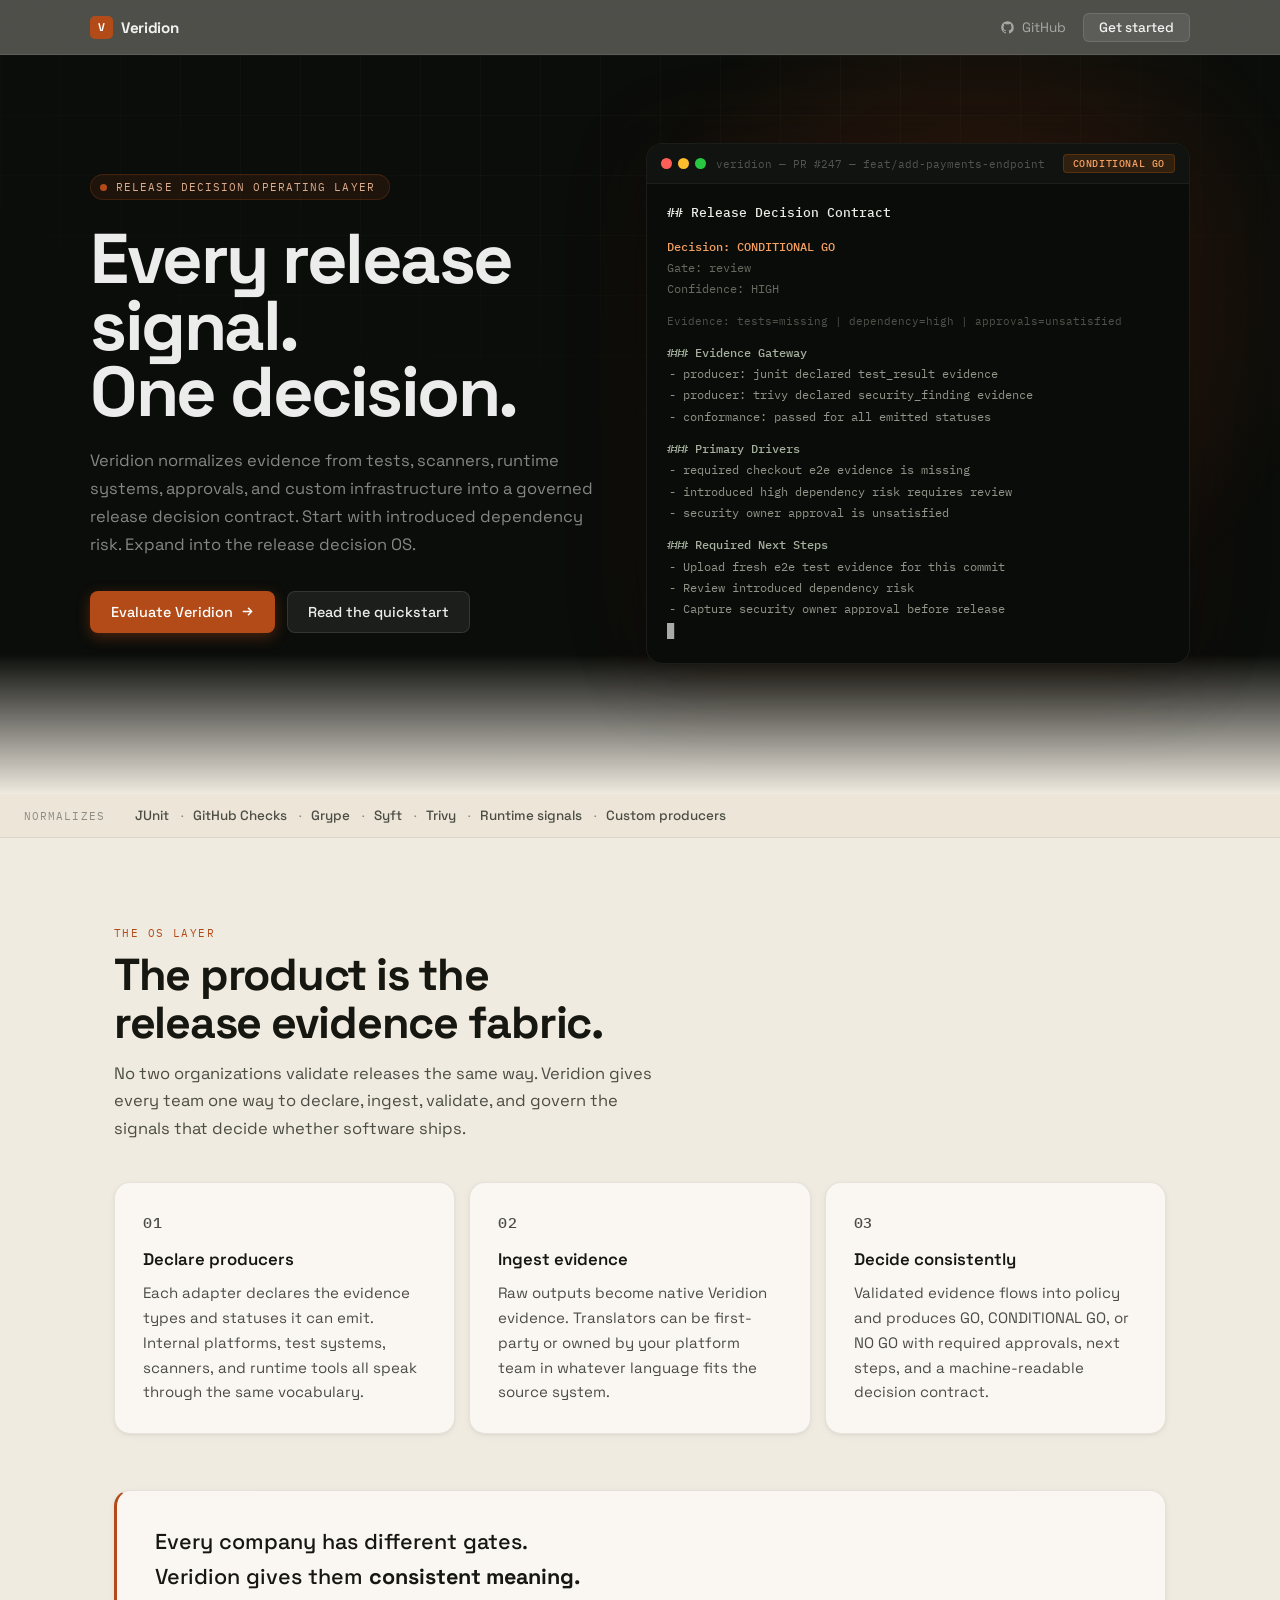
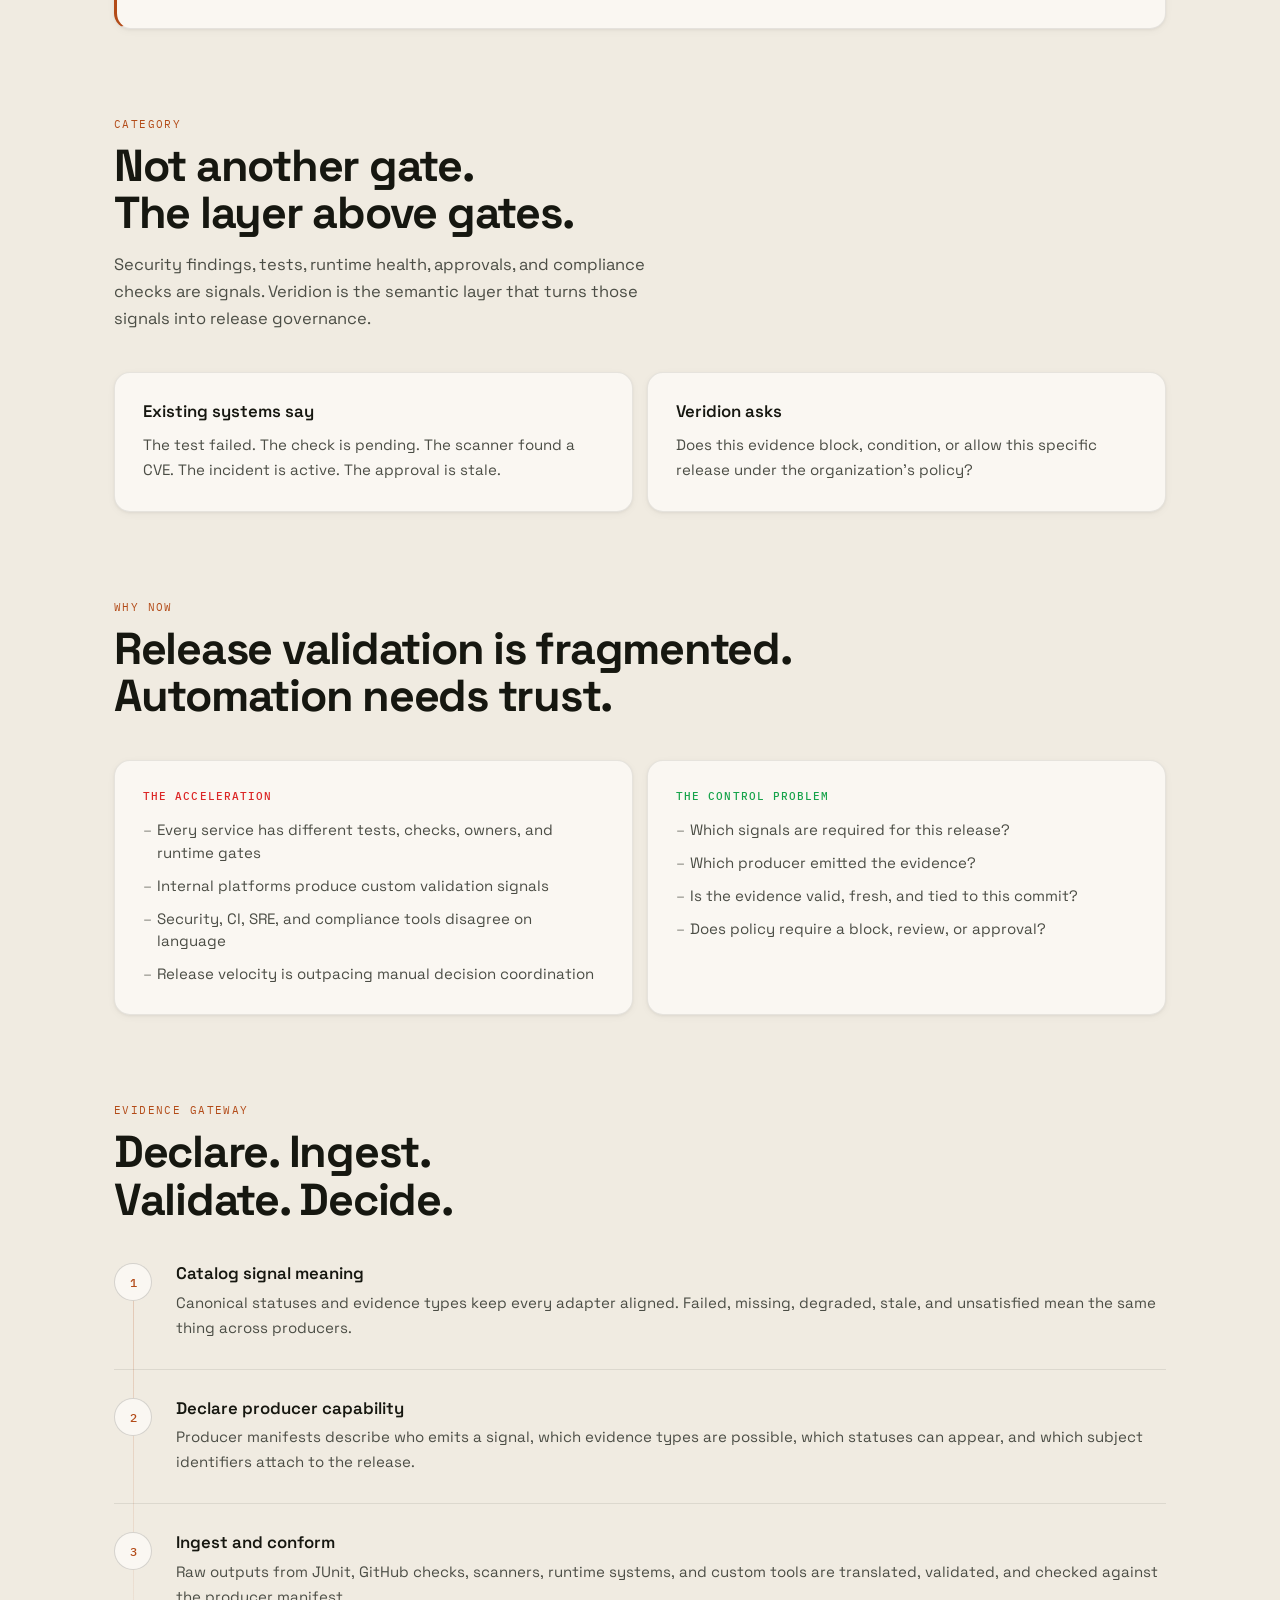
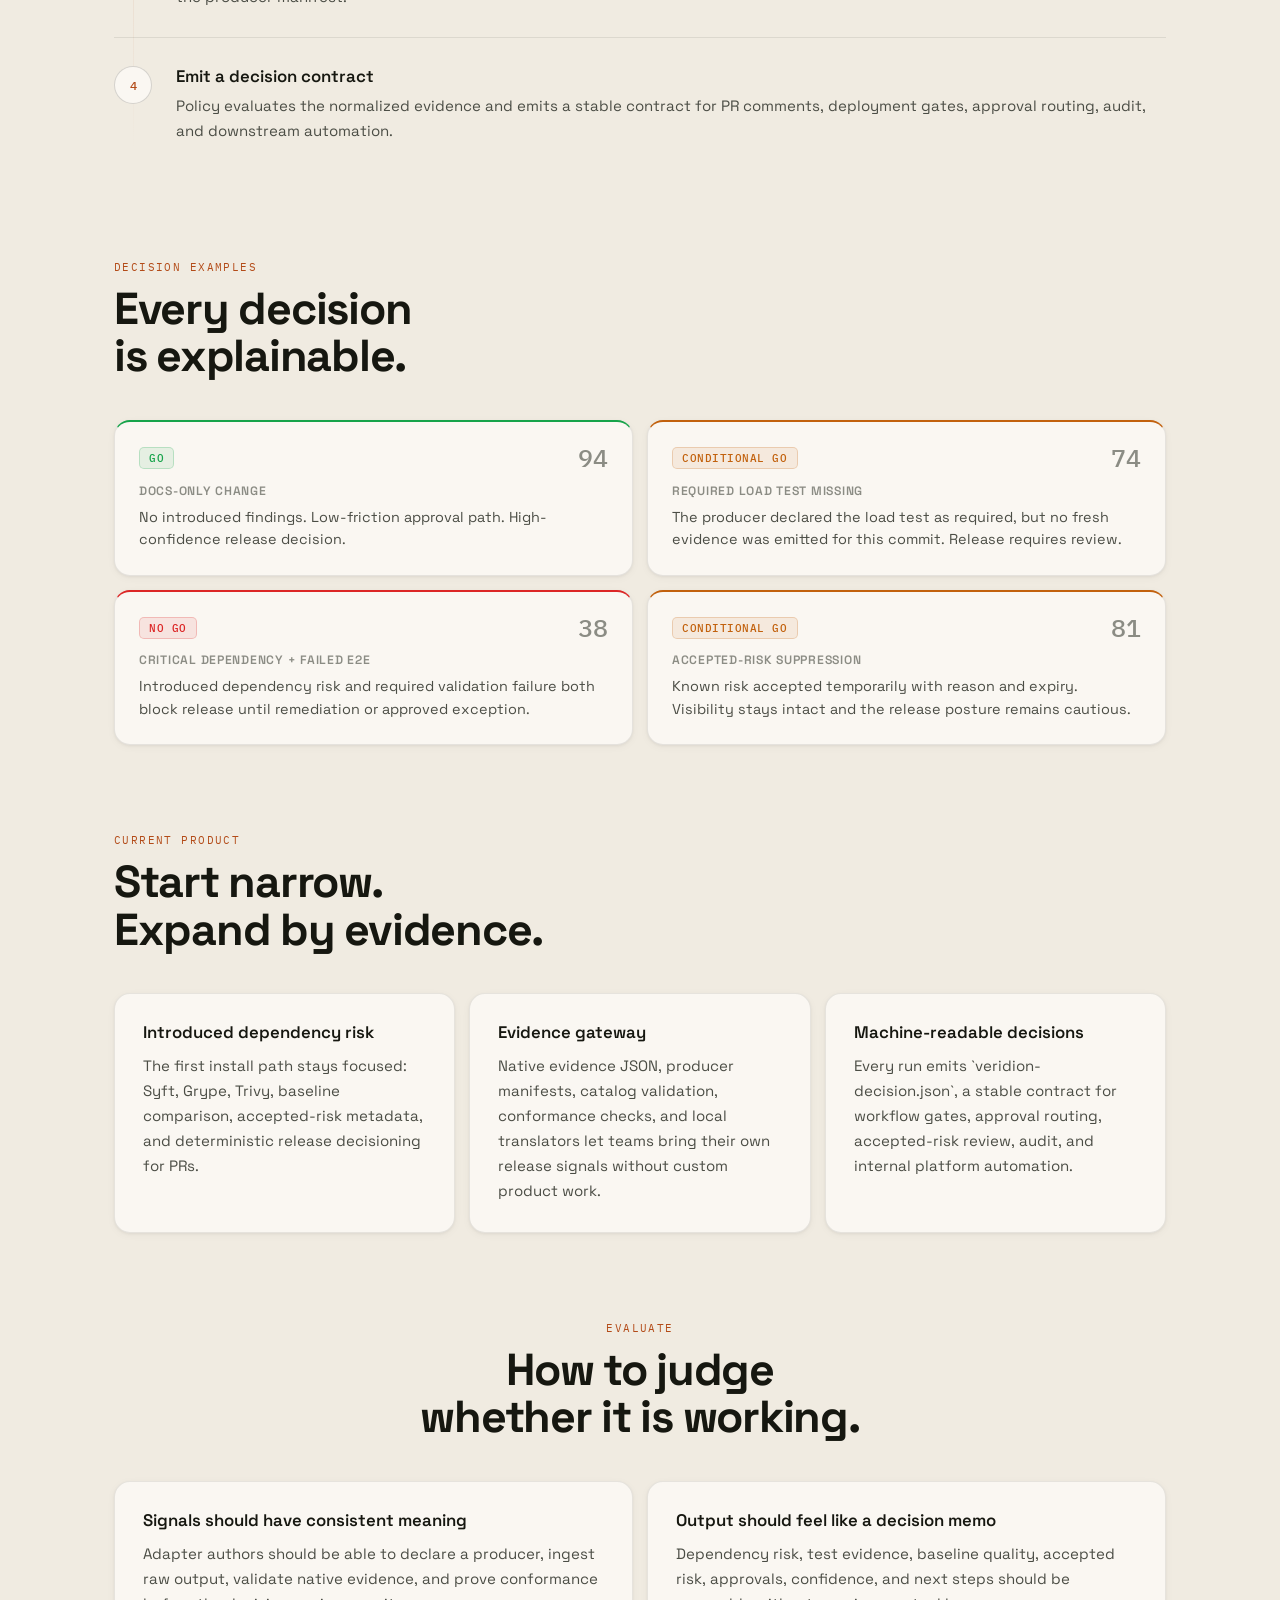
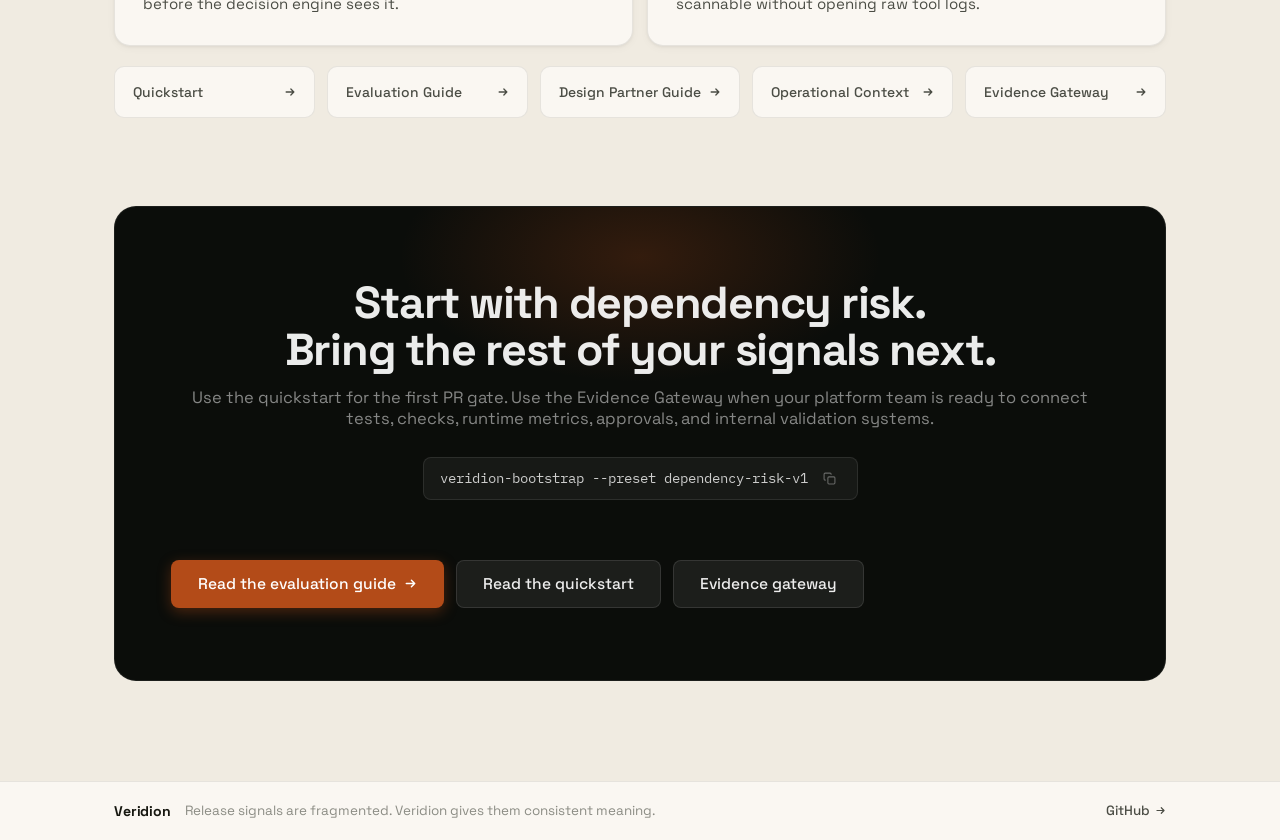
==== commit a697148b: "feat: add release evidence gateway" ====
--- a/site/index.html
+++ b/site/index.html
@@ -3,10 +3,10 @@
 <head>
   <meta charset="utf-8" />
   <meta name="viewport" content="width=device-width, initial-scale=1" />
-  <title>Veridion | Release Decisions For Introduced Dependency Risk</title>
-  <meta name="description" content="Veridion is a GitHub-native release decision engine that determines whether a pull request introduced unacceptable dependency risk." />
-  <meta property="og:title" content="Veridion | Release Decisions For Introduced Dependency Risk" />
-  <meta property="og:description" content="Scanner signals are noisy. Veridion decides whether introduced dependency risk should block a release." />
+  <title>Veridion | The Release Decision Operating Layer</title>
+  <meta name="description" content="Veridion normalizes release evidence from tests, scanners, runtime systems, approvals, and custom infrastructure into one governed GO, CONDITIONAL GO, or NO GO decision." />
+  <meta property="og:title" content="Veridion | The Release Decision Operating Layer" />
+  <meta property="og:description" content="Every organization validates releases differently. Veridion turns those signals into one consistent release decision contract." />
   <meta property="og:type" content="website" />
   <link rel="preconnect" href="https://fonts.googleapis.com" />
   <link rel="preconnect" href="https://fonts.gstatic.com" crossorigin />
@@ -40,12 +40,12 @@
     <div class="hero-copy">
       <div class="hero-badge">
         <span class="badge-dot" aria-hidden="true"></span>
-        Introduced Dependency Risk Governance
+        Release Decision Operating Layer
       </div>
-      <h1>Did this PR<br>introduce risk?</h1>
+      <h1>Every release signal.<br>One decision.</h1>
       <p class="hero-sub">
-        Veridion is a GitHub-native release decision engine.
-        It compares dependency risk against a baseline, decides whether the PR should proceed, and explains what happens next.
+        Veridion normalizes evidence from tests, scanners, runtime systems, approvals, and custom infrastructure into a governed release decision contract.
+        Start with introduced dependency risk. Expand into the release decision OS.
       </p>
       <div class="hero-actions">
         <a href="/docs/evaluation" class="btn btn--primary">
@@ -71,66 +71,68 @@
   </div>
 </section>
 
-<!-- SCANNER BAR -->
-<div class="scanner-bar" aria-label="Supported scanners">
-  <span class="scanner-label">Ingests</span>
+<!-- SIGNAL BAR -->
+<div class="scanner-bar" aria-label="Supported release evidence sources">
+  <span class="scanner-label">Normalizes</span>
   <ul class="scanner-list" role="list">
+    <li>JUnit</li>
+    <li>GitHub Checks</li>
     <li>Grype</li>
     <li>Syft</li>
     <li>Trivy</li>
-    <li>Baseline reports</li>
-    <li>GitHub Actions</li>
+    <li>Runtime signals</li>
+    <li>Custom producers</li>
   </ul>
 </div>
 
 <!-- MAIN CONTENT -->
 <main>
 
-  <!-- THE WEDGE -->
+  <!-- THE OS -->
   <section class="content-section reveal" aria-labelledby="wedge-heading">
     <div class="section-meta">
-      <p class="eyebrow">The wedge</p>
-      <h2 id="wedge-heading">The decision layer,<br>not the scanner layer.</h2>
-      <p class="section-intro">Most tools return vulnerability lists and leave the release call to humans. Veridion closes that gap for introduced dependency risk.</p>
+      <p class="eyebrow">The OS layer</p>
+      <h2 id="wedge-heading">The product is the<br>release evidence fabric.</h2>
+      <p class="section-intro">No two organizations validate releases the same way. Veridion gives every team one way to declare, ingest, validate, and govern the signals that decide whether software ships.</p>
     </div>
     <div class="cards-3">
       <article class="card reveal-child">
         <p class="card-num" aria-hidden="true">01</p>
-        <h3>What changed?</h3>
-        <p>Dependency and lockfile changes, package metadata, SBOM deltas, and vulnerability reports are compared directly against the baseline.</p>
+        <h3>Declare producers</h3>
+        <p>Each adapter declares the evidence types and statuses it can emit. Internal platforms, test systems, scanners, and runtime tools all speak through the same vocabulary.</p>
       </article>
       <article class="card reveal-child">
         <p class="card-num" aria-hidden="true">02</p>
-        <h3>What risk was introduced?</h3>
-        <p>Veridion isolates vulnerable dependencies introduced <em>in this PR</em> from pre-existing backlog. Teams reason about the current change, not the entire historical scanner backlog.</p>
+        <h3>Ingest evidence</h3>
+        <p>Raw outputs become native Veridion evidence. Translators can be first-party or owned by your platform team in whatever language fits the source system.</p>
       </article>
       <article class="card reveal-child">
         <p class="card-num" aria-hidden="true">03</p>
-        <h3>What should happen next?</h3>
-        <p>A clear release decision, confidence level, and required next steps. A decision memo posted to the PR, not a raw finding dump.</p>
+        <h3>Decide consistently</h3>
+        <p>Validated evidence flows into policy and produces GO, CONDITIONAL GO, or NO GO with required approvals, next steps, and a machine-readable decision contract.</p>
       </article>
     </div>
   </section>
 
   <!-- STATEMENT BAND -->
   <div class="statement reveal">
-    <p>Tools detect problems.<br>Veridion decides whether they <strong>block release.</strong></p>
+    <p>Every company has different gates.<br>Veridion gives them <strong>consistent meaning.</strong></p>
   </div>
 
   <section class="content-section reveal" aria-labelledby="difference-heading">
     <div class="section-meta">
       <p class="eyebrow">Category</p>
-      <h2 id="difference-heading">Not vulnerability scanning.<br>Release governance.</h2>
-      <p class="section-intro">Security findings matter, but the product is the release decision. Veridion is not a scanner or a remediation tool.</p>
+      <h2 id="difference-heading">Not another gate.<br>The layer above gates.</h2>
+      <p class="section-intro">Security findings, tests, runtime health, approvals, and compliance checks are signals. Veridion is the semantic layer that turns those signals into release governance.</p>
     </div>
     <div class="cards-2">
       <article class="card reveal-child">
-        <h3>Security tools ask</h3>
-        <p>Is this vulnerable? What package is affected? What severity did the scanner report?</p>
+        <h3>Existing systems say</h3>
+        <p>The test failed. The check is pending. The scanner found a CVE. The incident is active. The approval is stale.</p>
       </article>
       <article class="card reveal-child">
         <h3>Veridion asks</h3>
-        <p>Did this PR introduce unacceptable dependency risk, and should that block, condition, or allow the release?</p>
+        <p>Does this evidence block, condition, or allow this specific release under the organization’s policy?</p>
       </article>
     </div>
   </section>
@@ -139,25 +141,25 @@
   <section class="content-section reveal" aria-labelledby="why-heading">
     <div class="section-meta">
       <p class="eyebrow">Why now</p>
-      <h2 id="why-heading">Dependency changes move fast.<br>Release trust lags.</h2>
+      <h2 id="why-heading">Release validation is fragmented.<br>Automation needs trust.</h2>
     </div>
     <div class="cards-2">
       <article class="tension-card tension-card--accel reveal-child">
         <p class="tension-label">The acceleration</p>
         <ul role="list">
-          <li>Automated dependency updates at higher volume</li>
-          <li>Container and package churn across many services</li>
-          <li>Scanner output mixed with old vulnerability backlog</li>
-          <li>Release frequency outpacing manual triage capacity</li>
+          <li>Every service has different tests, checks, owners, and runtime gates</li>
+          <li>Internal platforms produce custom validation signals</li>
+          <li>Security, CI, SRE, and compliance tools disagree on language</li>
+          <li>Release velocity is outpacing manual decision coordination</li>
         </ul>
       </article>
       <article class="tension-card tension-card--control reveal-child">
         <p class="tension-label">The control problem</p>
         <ul role="list">
-          <li>Which vulnerable dependency is actually new?</li>
-          <li>Was it already present in the baseline?</li>
-          <li>Does policy require a block or review?</li>
-          <li>What should the reviewer do next?</li>
+          <li>Which signals are required for this release?</li>
+          <li>Which producer emitted the evidence?</li>
+          <li>Is the evidence valid, fresh, and tied to this commit?</li>
+          <li>Does policy require a block, review, or approval?</li>
         </ul>
       </article>
     </div>
@@ -166,36 +168,36 @@
   <!-- HOW IT WORKS -->
   <section class="content-section reveal" aria-labelledby="how-heading">
     <div class="section-meta">
-      <p class="eyebrow">How it works</p>
-      <h2 id="how-heading">One action.<br>One decision.</h2>
+      <p class="eyebrow">Evidence gateway</p>
+      <h2 id="how-heading">Declare. Ingest.<br>Validate. Decide.</h2>
     </div>
     <ol class="steps" role="list">
       <li class="step reveal-child">
         <div class="step-num" aria-hidden="true">1</div>
         <div class="step-body">
-          <h3>Scan on every PR</h3>
-          <p>Syft, Grype, and Trivy run against both head and baseline. One bootstrap command generates the workflow with policy and accepted-risk support.</p>
+          <h3>Catalog signal meaning</h3>
+          <p>Canonical statuses and evidence types keep every adapter aligned. Failed, missing, degraded, stale, and unsatisfied mean the same thing across producers.</p>
         </div>
       </li>
       <li class="step reveal-child">
         <div class="step-num" aria-hidden="true">2</div>
         <div class="step-body">
-          <h3>Normalize, deduplicate, attribute</h3>
-          <p>Scanner output is unified into one schema. Cross-scanner dependency duplicates collapse. Each finding is attributed as introduced or pre-existing against the baseline.</p>
+          <h3>Declare producer capability</h3>
+          <p>Producer manifests describe who emits a signal, which evidence types are possible, which statuses can appear, and which subject identifiers attach to the release.</p>
         </div>
       </li>
       <li class="step reveal-child">
         <div class="step-num" aria-hidden="true">3</div>
         <div class="step-body">
-          <h3>Score against your policy</h3>
-          <p>Introduced severity, baseline quality, accepted risk, and policy produce a deterministic release verdict.</p>
+          <h3>Ingest and conform</h3>
+          <p>Raw outputs from JUnit, GitHub checks, scanners, runtime systems, and custom tools are translated, validated, and checked against the producer manifest.</p>
         </div>
       </li>
       <li class="step reveal-child">
         <div class="step-num" aria-hidden="true">4</div>
         <div class="step-body">
-          <h3>Decision posted to the PR</h3>
-          <p>GO, CONDITIONAL GO, or NO GO — with primary drivers and next steps. A decision memo, not a raw scanner log.</p>
+          <h3>Emit a decision contract</h3>
+          <p>Policy evaluates the normalized evidence and emits a stable contract for PR comments, deployment gates, approval routing, audit, and downstream automation.</p>
         </div>
       </li>
     </ol>
@@ -221,16 +223,16 @@
           <span class="decision-verdict decision-verdict--conditional">CONDITIONAL GO</span>
           <span class="decision-score" aria-label="Score 74">74</span>
         </div>
-        <p class="decision-scenario">Code risk introduced</p>
-        <p class="decision-body">Introduced code risk pushes the change into a controlled release path instead of an automatic block.</p>
+        <p class="decision-scenario">Required load test missing</p>
+        <p class="decision-body">The producer declared the load test as required, but no fresh evidence was emitted for this commit. Release requires review.</p>
       </article>
       <article class="decision-card decision-card--nogo reveal-child">
         <div class="decision-top">
           <span class="decision-verdict decision-verdict--nogo">NO GO</span>
           <span class="decision-score" aria-label="Score 38">38</span>
         </div>
-        <p class="decision-scenario">Dependency + IAM + ingress</p>
-        <p class="decision-body">Critical introduced dependency risk. Release blocked pending remediation or accepted-risk review.</p>
+        <p class="decision-scenario">Critical dependency + failed e2e</p>
+        <p class="decision-body">Introduced dependency risk and required validation failure both block release until remediation or approved exception.</p>
       </article>
       <article class="decision-card decision-card--conditional reveal-child">
         <div class="decision-top">
@@ -247,20 +249,20 @@
   <section class="content-section reveal" aria-labelledby="mvp-heading">
     <div class="section-meta">
       <p class="eyebrow">Current product</p>
-      <h2 id="mvp-heading">What the MVP<br>already proves.</h2>
+      <h2 id="mvp-heading">Start narrow.<br>Expand by evidence.</h2>
     </div>
     <div class="cards-3">
       <article class="card reveal-child">
-        <h3>Introduced dependency intelligence</h3>
-        <p>SBOM normalization, vulnerability deduplication, baseline comparison, and deterministic release decisioning. Legacy debt stays separate from current PR risk.</p>
-      </article>
-      <article class="card reveal-child">
-        <h3>Policy that reads plainly</h3>
-        <p>Critical introduced dependency risk can block. High introduced dependency risk can require review. Accepted-risk exceptions stay visible with owner, reason, and expiry.</p>
+        <h3>Introduced dependency risk</h3>
+        <p>The first install path stays focused: Syft, Grype, Trivy, baseline comparison, accepted-risk metadata, and deterministic release decisioning for PRs.</p>
+      </article>
+      <article class="card reveal-child">
+        <h3>Evidence gateway</h3>
+        <p>Native evidence JSON, producer manifests, catalog validation, conformance checks, and local translators let teams bring their own release signals without custom product work.</p>
       </article>
       <article class="card reveal-child">
         <h3>Machine-readable decisions</h3>
-        <p>GitHub Actions is the current wedge. The action also emits a stable decision contract so downstream workflow steps can gate without scraping PR prose.</p>
+        <p>Every run emits `veridion-decision.json`, a stable contract for workflow gates, approval routing, accepted-risk review, audit, and internal platform automation.</p>
       </article>
     </div>
   </section>
@@ -273,12 +275,12 @@
     </div>
     <div class="cards-2">
       <article class="card reveal-child">
+        <h3>Signals should have consistent meaning</h3>
+        <p>Adapter authors should be able to declare a producer, ingest raw output, validate native evidence, and prove conformance before the decision engine sees it.</p>
+      </article>
+      <article class="card reveal-child">
         <h3>Output should feel like a decision memo</h3>
-        <p>Introduced dependencies, vulnerability severity, baseline status, confidence, and next steps should be scannable without opening a single raw scanner log.</p>
-      </article>
-      <article class="card reveal-child">
-        <h3>Accepted risk should stay visible</h3>
-        <p>A suppression should never erase the truth. It should downgrade cleanly, stay visible in the PR comment, and preserve accountability with an expiry date.</p>
+        <p>Dependency risk, test evidence, baseline quality, accepted risk, approvals, confidence, and next steps should be scannable without opening raw tool logs.</p>
       </article>
     </div>
     <div class="doc-links reveal-child" role="list">
@@ -298,6 +300,10 @@
         Operational Context
         <svg width="12" height="12" viewBox="0 0 14 14" fill="none" aria-hidden="true"><path d="M2.5 7h9M8 3.5 11.5 7 8 10.5" stroke="currentColor" stroke-width="1.5" stroke-linecap="round" stroke-linejoin="round"/></svg>
       </a>
+      <a href="/docs/evidence-gateway" class="doc-link" role="listitem">
+        Evidence Gateway
+        <svg width="12" height="12" viewBox="0 0 14 14" fill="none" aria-hidden="true"><path d="M2.5 7h9M8 3.5 11.5 7 8 10.5" stroke="currentColor" stroke-width="1.5" stroke-linecap="round" stroke-linejoin="round"/></svg>
+      </a>
     </div>
   </section>
 
@@ -305,8 +311,8 @@
   <section class="cta-section reveal" id="quickstart" aria-labelledby="cta-heading">
     <div class="cta-inner">
       <div class="cta-glow" aria-hidden="true"></div>
-      <h2 id="cta-heading">Start with evaluation.<br>Move to live install when it earns it.</h2>
-      <p>Read the evaluation guide if you want to test the wedge with real PR scenarios. Use the bootstrap command when you are ready to run Veridion in a live repository and judge introduced dependency risk.</p>
+      <h2 id="cta-heading">Start with dependency risk.<br>Bring the rest of your signals next.</h2>
+      <p>Use the quickstart for the first PR gate. Use the Evidence Gateway when your platform team is ready to connect tests, checks, runtime metrics, approvals, and internal validation systems.</p>
       <div class="cta-code" role="group" aria-label="Bootstrap command">
         <code id="cta-code-text">veridion-bootstrap --preset dependency-risk-v1</code>
         <button class="copy-btn" id="copy-btn" aria-label="Copy command to clipboard" title="Copy">
@@ -322,6 +328,9 @@
         <a href="/docs/quickstart" class="btn btn--ghost btn--large">
           Read the quickstart
         </a>
+        <a href="/docs/evidence-gateway" class="btn btn--ghost btn--large">
+          Evidence gateway
+        </a>
       </div>
     </div>
   </section>
@@ -332,7 +341,7 @@
 <footer class="footer">
   <div class="footer-inner">
     <span class="footer-brand">Veridion</span>
-    <span class="footer-tagline">Scanner signals are noisy. Veridion makes release decisions explainable.</span>
+    <span class="footer-tagline">Release signals are fragmented. Veridion gives them consistent meaning.</span>
     <a href="https://github.com/veridionhq/veridion" class="footer-gh" target="_blank" rel="noopener noreferrer">
       GitHub
       <svg width="11" height="11" viewBox="0 0 14 14" fill="none" aria-hidden="true"><path d="M2.5 7h9M8 3.5 11.5 7 8 10.5" stroke="currentColor" stroke-width="1.5" stroke-linecap="round" stroke-linejoin="round"/></svg>
@@ -346,26 +355,28 @@
 
   // ── Terminal animation ──────────────────────────────────────────
   var LINES = [
-    { t: '## Release Decision', c: 'h2' },
+    { t: '## Release Decision Contract', c: 'h2' },
     { t: '', c: 'blank' },
     { t: 'Decision:   CONDITIONAL GO', c: 'decision-cond' },
-    { t: 'RDI Score:  74', c: 'kv' },
+    { t: 'Gate:       review', c: 'kv' },
     { t: 'Confidence: HIGH', c: 'kv' },
     { t: '', c: 'blank' },
-    { t: 'Summary: Introduced: 1 | Existing: 47 | Suppressed: 0 | Files: 2', c: 'summary' },
+    { t: 'Evidence: tests=missing | dependency=high | approvals=unsatisfied', c: 'summary' },
+    { t: '', c: 'blank' },
+    { t: '### Evidence Gateway', c: 'h3' },
+    { t: '- producer: junit declared test_result evidence', c: 'li' },
+    { t: '- producer: trivy declared security_finding evidence', c: 'li' },
+    { t: '- conformance: passed for all emitted statuses', c: 'li' },
     { t: '', c: 'blank' },
     { t: '### Primary Drivers', c: 'h3' },
-    { t: '- high-severity vulnerability introduced in runtime dependency', c: 'li' },
-    { t: '- baseline reports did not contain this finding', c: 'li' },
-    { t: '- policy no_go threshold: 60 (score: 74)', c: 'li' },
-    { t: '', c: 'blank' },
-    { t: '### Required Approvals', c: 'h3' },
-    { t: '- Security owner', c: 'li' },
+    { t: '- required checkout e2e evidence is missing', c: 'li' },
+    { t: '- introduced high dependency risk requires review', c: 'li' },
+    { t: '- security owner approval is unsatisfied', c: 'li' },
     { t: '', c: 'blank' },
     { t: '### Required Next Steps', c: 'h3' },
-    { t: '- Prioritize remediation of introduced findings', c: 'li' },
-    { t: '- Upgrade the package or approve a time-bound exception', c: 'li' },
-    { t: '- Keep the baseline reports attached to preserve attribution', c: 'li' },
+    { t: '- Upload fresh e2e test evidence for this commit', c: 'li' },
+    { t: '- Review introduced dependency risk', c: 'li' },
+    { t: '- Capture security owner approval before release', c: 'li' },
   ];
 
   var terminalBody = document.getElementById('terminal-body');
--- a/site/styles.css
+++ b/site/styles.css
@@ -710,7 +710,7 @@
    ═══════════════════════════════════════════════════════════════ */
 .doc-links {
   display: grid;
-  grid-template-columns: repeat(4, minmax(0, 1fr));
+  grid-template-columns: repeat(auto-fit, minmax(180px, 1fr));
   gap: 12px;
   margin-top: 20px;
 }
